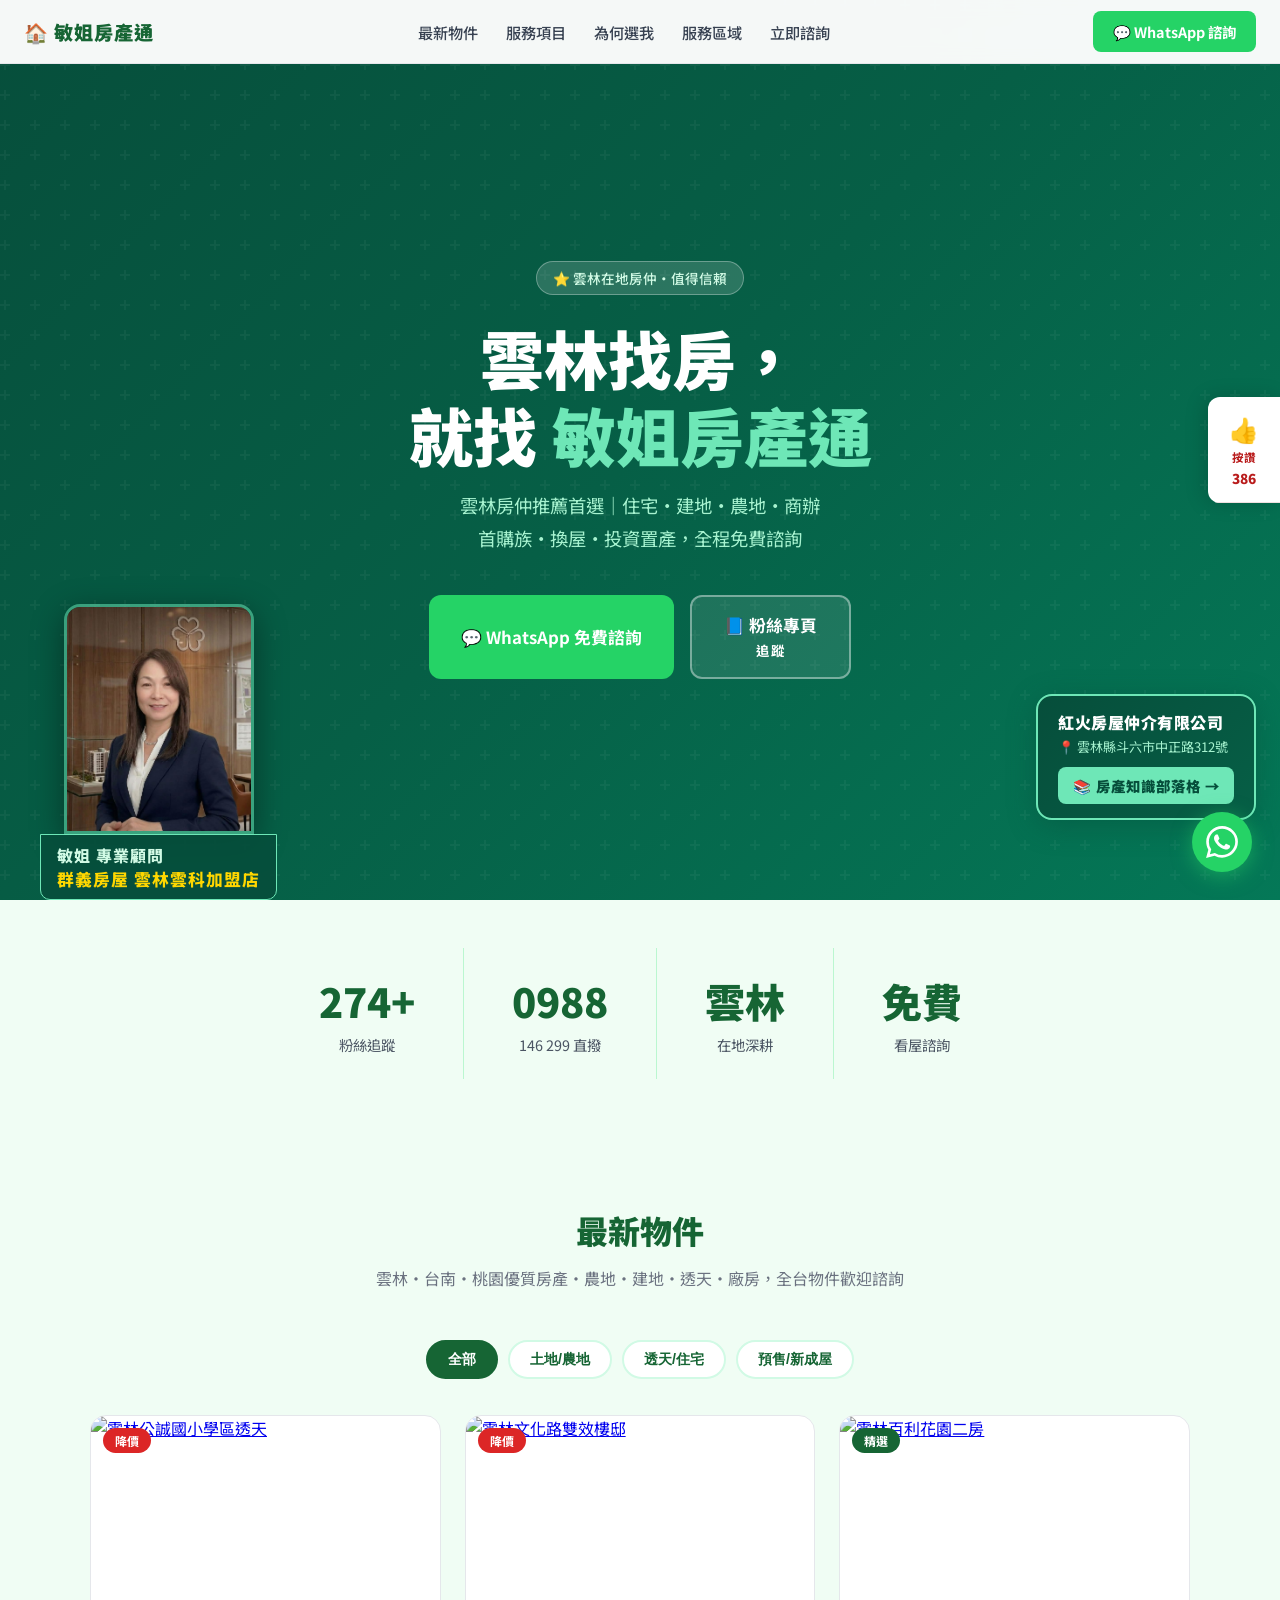
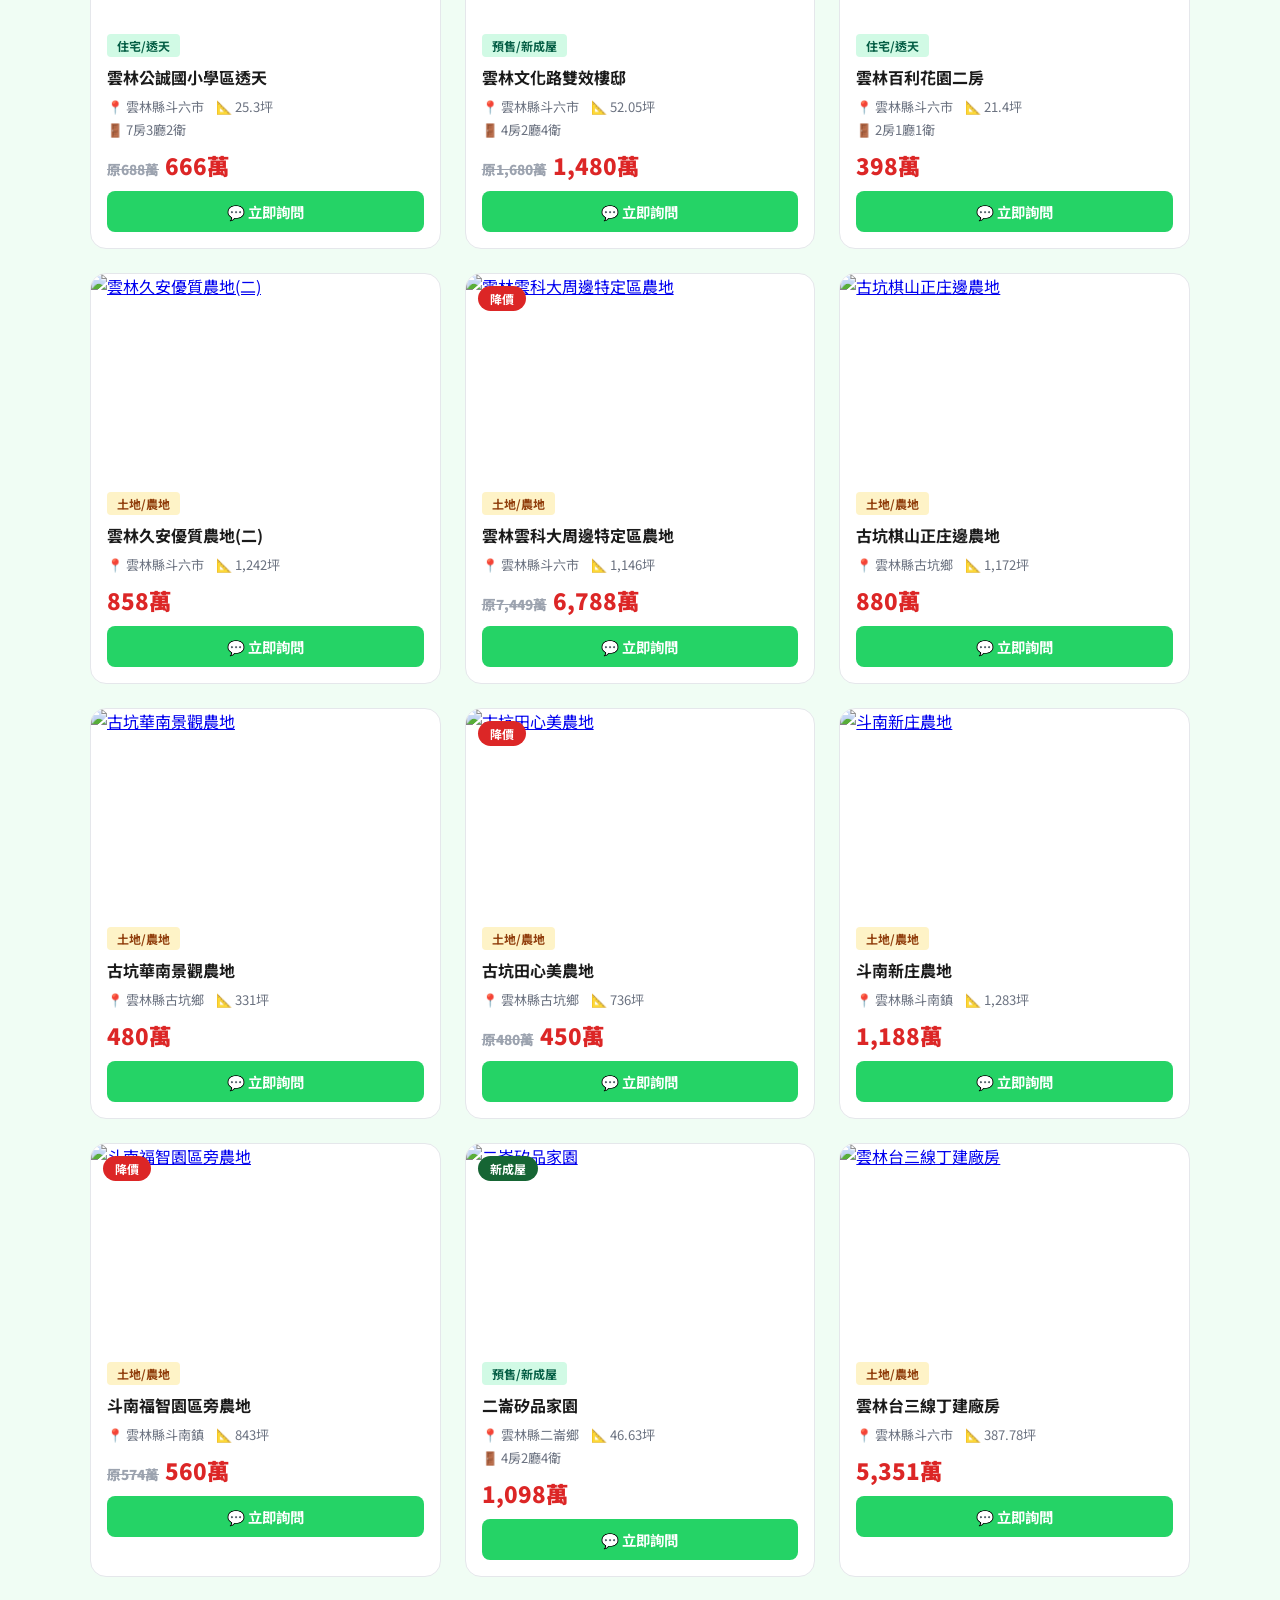
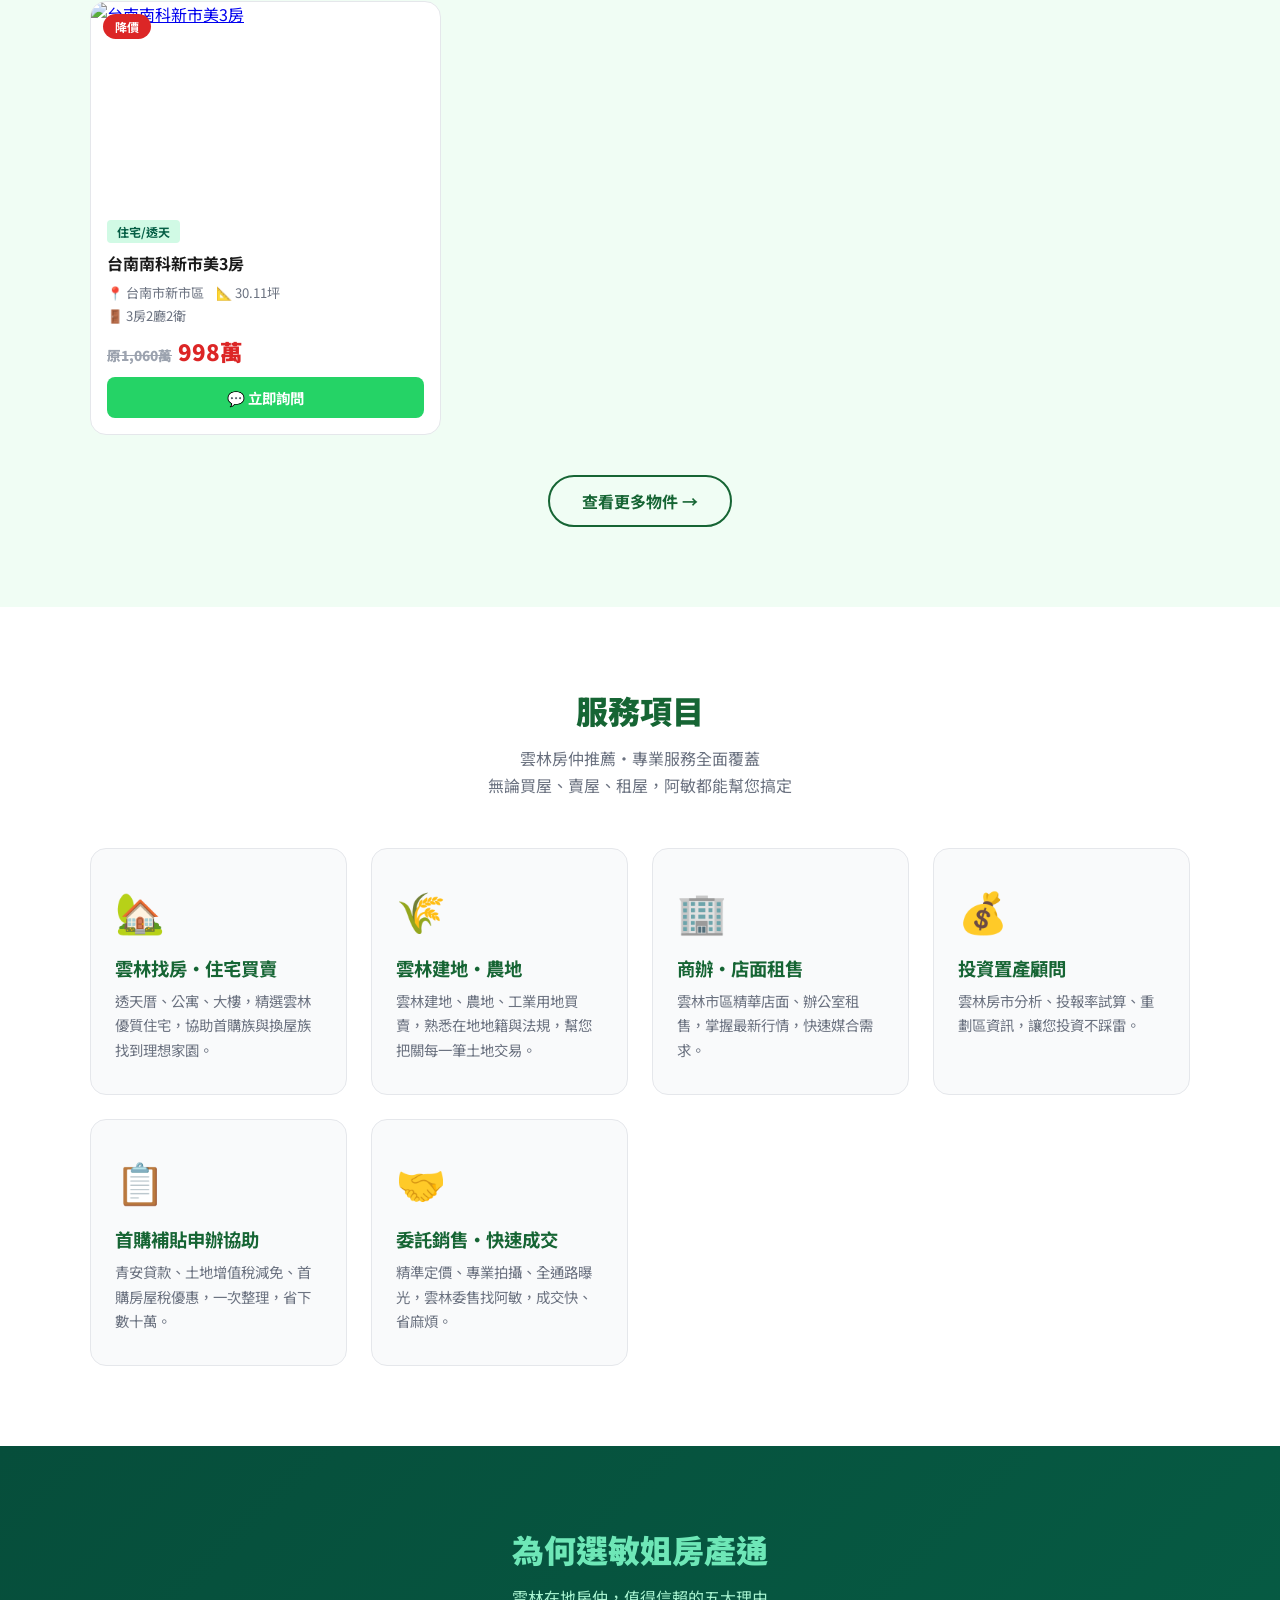
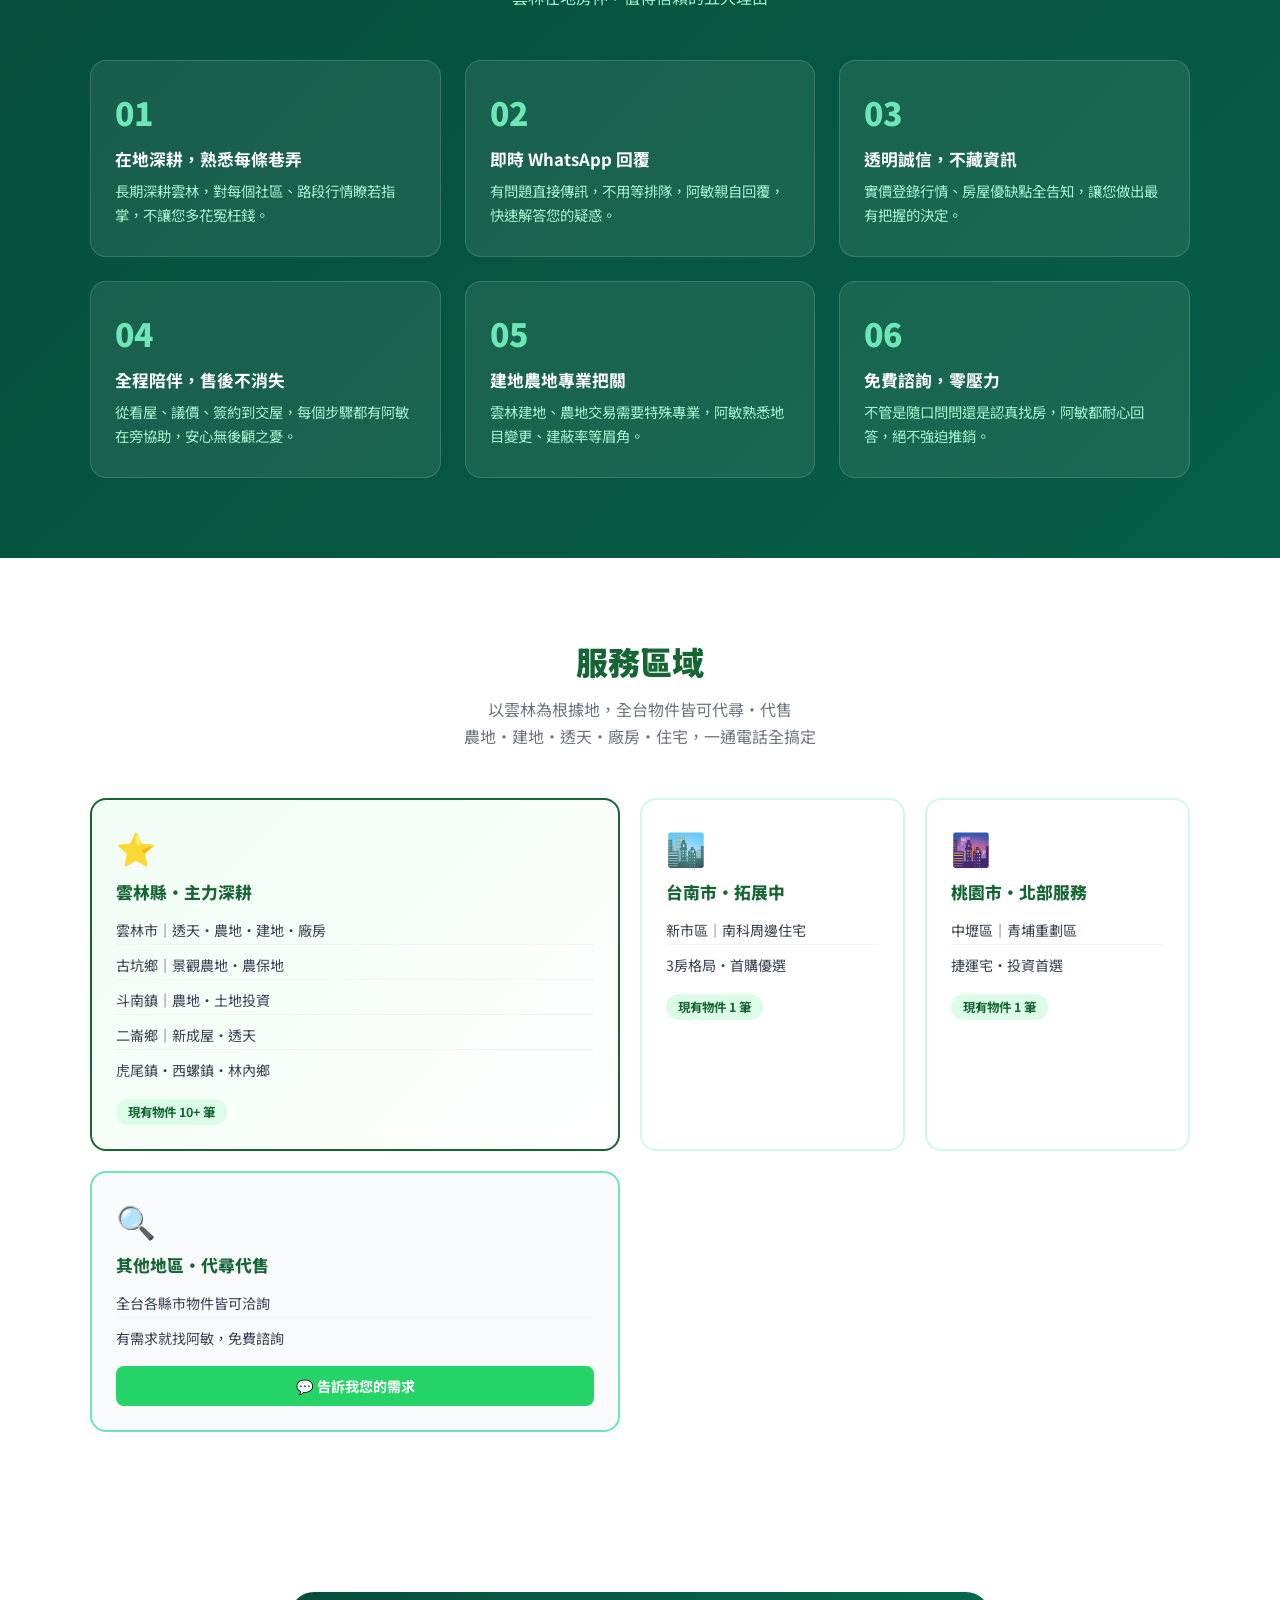
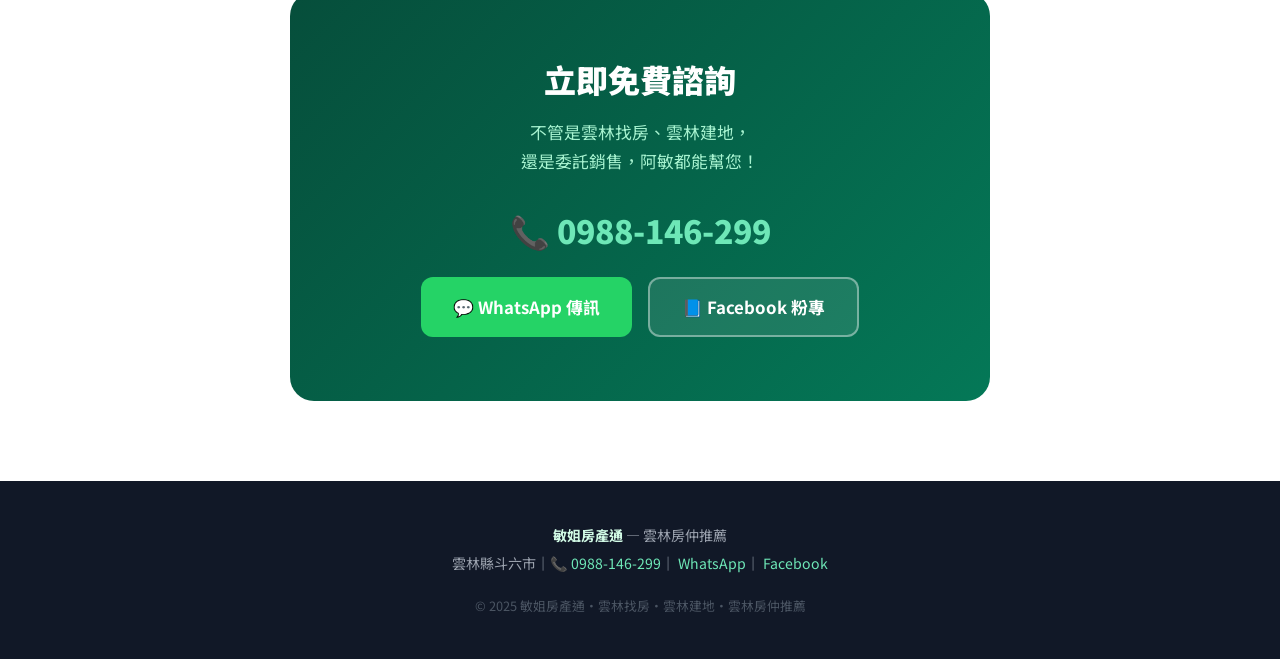
==== index.html @ c3129fb2 "Remove follow from float panel, add 追蹤 text under 粉絲專頁 button" ====
<!DOCTYPE html>
<html lang="zh-TW">
<head>
  <meta charset="UTF-8">
  <meta name="viewport" content="width=device-width, initial-scale=1.0">
  <title>敏姐房產通 | 雲林房仲推薦・雲林找房・雲林建地</title>
  <meta name="description" content="敏姐房產通，雲林在地房仲，專精雲林找房、雲林建地、雲林房仲推薦。首購族、換屋、投資皆可諮詢，立即 WhatsApp 免費提問。">
  <meta name="keywords" content="雲林房仲推薦,雲林找房,雲林建地,雲林買房,雲林房仲,雲林房屋,敏姐房產通,雲林土地買賣,雲林房價,雲林買房">
  <meta name="author" content="敏姐房產通">
  <meta property="og:title" content="敏姐房產通 | 雲林房仲推薦">
  <meta property="og:description" content="在地深耕雲林，專業房仲服務，雲林找房・建地・首購・換屋一站搞定。">
  <meta property="og:type" content="website">
  <meta property="og:locale" content="zh_TW">
  <link rel="canonical" href="https://amin-realty.github.io/">
  <link rel="preconnect" href="https://fonts.googleapis.com">
  <link href="https://fonts.googleapis.com/css2?family=Noto+Sans+TC:wght@400;500;700;900&display=swap" rel="stylesheet">
  <style>
    *, *::before, *::after { box-sizing: border-box; margin: 0; padding: 0; }
    html { scroll-behavior: smooth; }
    body { font-family: 'Noto Sans TC', sans-serif; color: #1a1a1a; background: #fff; }

    /* ── NAV ── */
    nav {
      position: fixed; top: 0; width: 100%; z-index: 100;
      background: rgba(255,255,255,0.96);
      backdrop-filter: blur(8px);
      border-bottom: 1px solid #e5e7eb;
      padding: 0 24px;
      display: flex; align-items: center; justify-content: space-between;
      height: 64px;
    }
    .nav-logo { font-size: 1.2rem; font-weight: 900; color: #166534; letter-spacing: 1px; }
    .nav-links { display: flex; gap: 28px; list-style: none; }
    .nav-links a { text-decoration: none; color: #374151; font-weight: 500; font-size: 0.95rem; transition: color .2s; }
    .nav-links a:hover { color: #166534; }
    .nav-cta {
      background: #25D366; color: #fff; border: none;
      padding: 10px 20px; border-radius: 8px;
      font-weight: 700; font-size: 0.9rem; cursor: pointer;
      text-decoration: none; transition: background .2s;
    }
    .nav-cta:hover { background: #128C7E; }


    /* ── HERO ── */
    .hero {
      min-height: 100vh;
      background: linear-gradient(135deg, #064e3b 0%, #065f46 50%, #047857 100%);
      display: flex; align-items: center; justify-content: center;
      text-align: center; padding: 80px 24px 40px;
      position: relative; overflow: hidden;
    }
    .hero::before {
      content: '';
      position: absolute; inset: 0;
      background: url("data:image/svg+xml,%3Csvg width='60' height='60' viewBox='0 0 60 60' xmlns='http://www.w3.org/2000/svg'%3E%3Cg fill='none' fill-rule='evenodd'%3E%3Cg fill='%23ffffff' fill-opacity='0.04'%3E%3Cpath d='M36 34v-4h-2v4h-4v2h4v4h2v-4h4v-2h-4zm0-30V0h-2v4h-4v2h4v4h2V6h4V4h-4zM6 34v-4H4v4H0v2h4v4h2v-4h4v-2H6zM6 4V0H4v4H0v2h4v4h2V6h4V4H6z'/%3E%3C/g%3E%3C/g%3E%3C/svg%3E");
    }
    .hero-content { position: relative; z-index: 1; max-width: 800px; }

    /* ── AGENT PHOTO (左側) ── */
    .agent-photo-wrap {
      position: absolute; left: 40px; bottom: 0; z-index: 2;
      display: flex; flex-direction: column; align-items: center;
    }
    .agent-photo-wrap img {
      width: 190px; height: 230px; object-fit: cover; object-position: top;
      border-radius: 16px 16px 0 0;
      border: 3px solid rgba(110,231,183,0.5);
      box-shadow: 0 8px 32px rgba(0,0,0,0.4);
    }
    .agent-name-tag {
      background: rgba(6,78,59,0.9);
      border: 1px solid #6ee7b7;
      color: #d1fae5; font-size: 1rem; font-weight: 800;
      padding: 8px 16px; border-radius: 0 0 10px 10px;
      letter-spacing: 1px;
    }

    /* ── QR CODE (右下角) ── */
    .qr-wrap {
      position: fixed; bottom: 80px; right: 24px; z-index: 200;
      background: linear-gradient(135deg, #064e3b, #065f46);
      border: 2px solid #6ee7b7;
      border-radius: 16px; padding: 14px 20px;
      box-shadow: 0 6px 28px rgba(6,78,59,0.45);
      min-width: 220px;
    }
    .qr-label {
      font-size: 0.85rem; color: #6ee7b7; font-weight: 800;
      letter-spacing: 1px;
    }
    .qr-company {
      font-size: 1rem; font-weight: 900; color: #ffffff; line-height: 1.6;
      letter-spacing: 0.5px;
    }
    .qr-address {
      font-size: 0.82rem; color: #a7f3d0; line-height: 1.6;
    }
    @media(max-width:768px){
      .agent-photo-wrap { display: none; }
      .qr-wrap { bottom: 80px; right: 12px; }
      .qr-wrap img { width: 72px; height: 72px; }
    }
    .hero-badge {
      display: inline-block;
      background: rgba(255,255,255,0.15);
      border: 1px solid rgba(255,255,255,0.3);
      color: #d1fae5; font-size: 0.85rem; font-weight: 500;
      padding: 6px 16px; border-radius: 999px; margin-bottom: 24px;
    }
    .hero h1 {
      font-size: clamp(2.2rem, 6vw, 4rem);
      font-weight: 900; color: #fff;
      line-height: 1.2; margin-bottom: 16px;
    }
    .hero h1 span { color: #6ee7b7; }
    .hero p {
      font-size: 1.15rem; color: #a7f3d0;
      line-height: 1.8; margin-bottom: 40px;
    }
    .hero-btns { display: flex; gap: 16px; justify-content: center; flex-wrap: wrap; }
    .btn-primary {
      background: #25D366; color: #fff;
      padding: 16px 32px; border-radius: 12px;
      font-size: 1.05rem; font-weight: 700;
      text-decoration: none; transition: all .2s;
      display: flex; align-items: center; gap: 8px;
    }
    .btn-primary:hover { background: #128C7E; transform: translateY(-2px); box-shadow: 0 8px 24px rgba(37,211,102,0.4); }
    .btn-secondary {
      background: rgba(255,255,255,0.1);
      border: 2px solid rgba(255,255,255,0.4);
      color: #fff; padding: 16px 32px; border-radius: 12px;
      font-size: 1.05rem; font-weight: 700;
      text-decoration: none; transition: all .2s;
    }
    .btn-secondary:hover { background: rgba(255,255,255,0.2); transform: translateY(-2px); }

    /* ── STATS ── */
    .stats {
      background: #f0fdf4;
      padding: 48px 24px;
      display: flex; justify-content: center; gap: 0; flex-wrap: wrap;
    }
    .stat-item {
      text-align: center; padding: 24px 48px;
      border-right: 1px solid #bbf7d0;
    }
    .stat-item:last-child { border-right: none; }
    .stat-num { font-size: 2.5rem; font-weight: 900; color: #166534; }
    .stat-label { font-size: 0.9rem; color: #4b5563; margin-top: 4px; }

    /* ── SECTION COMMON ── */
    section { padding: 80px 24px; }
    .section-title {
      text-align: center; font-size: 2rem; font-weight: 900;
      color: #166534; margin-bottom: 12px;
    }
    .section-sub {
      text-align: center; color: #6b7280; font-size: 1rem;
      margin-bottom: 48px; line-height: 1.7;
    }
    .container { max-width: 1100px; margin: 0 auto; }

    /* ── SERVICES ── */
    .services { background: #fff; }
    .services-grid {
      display: grid;
      grid-template-columns: repeat(auto-fit, minmax(240px, 1fr));
      gap: 24px;
    }
    .service-card {
      background: #f9fafb;
      border: 1px solid #e5e7eb;
      border-radius: 16px; padding: 32px 24px;
      transition: all .3s;
    }
    .service-card:hover {
      border-color: #6ee7b7;
      box-shadow: 0 8px 32px rgba(22,101,52,0.1);
      transform: translateY(-4px);
    }
    .service-icon { font-size: 2.5rem; margin-bottom: 16px; }
    .service-card h3 { font-size: 1.15rem; font-weight: 700; color: #166534; margin-bottom: 8px; }
    .service-card p { font-size: 0.9rem; color: #6b7280; line-height: 1.7; }

    /* ── WHY ── */
    .why { background: linear-gradient(135deg, #064e3b, #065f46); }
    .why .section-title { color: #6ee7b7; }
    .why .section-sub { color: #a7f3d0; }
    .why-grid {
      display: grid;
      grid-template-columns: repeat(auto-fit, minmax(280px, 1fr));
      gap: 24px;
    }
    .why-card {
      background: rgba(255,255,255,0.08);
      border: 1px solid rgba(255,255,255,0.15);
      border-radius: 16px; padding: 28px 24px;
    }
    .why-card h3 { color: #fff; font-size: 1.05rem; font-weight: 700; margin-bottom: 8px; }
    .why-card p { color: #a7f3d0; font-size: 0.9rem; line-height: 1.7; }
    .why-num { font-size: 2rem; font-weight: 900; color: #6ee7b7; margin-bottom: 12px; }


    /* AREA GRID */
    .area-grid {
      display: grid;
      grid-template-columns: 2fr 1fr 1fr;
      gap: 20px;
    }
    @media (max-width: 900px) { .area-grid { grid-template-columns: 1fr 1fr; } }
    @media (max-width: 600px) { .area-grid { grid-template-columns: 1fr; } }
    .area-card {
      background: #fff; border: 2px solid #d1fae5;
      border-radius: 16px; padding: 24px;
      transition: all .3s;
    }
    .area-card:hover { border-color: #166534; box-shadow: 0 6px 24px rgba(22,101,52,0.12); transform: translateY(-3px); }
    .area-main { border-color: #166534; background: linear-gradient(135deg, #f0fdf4, #fff); }
    .area-inquiry { border-color: #6ee7b7; background: #f9fafb; }
    .area-icon { font-size: 2rem; margin-bottom: 10px; }
    .area-card h3 { font-size: 1.05rem; font-weight: 800; color: #166534; margin-bottom: 12px; }
    .area-tags-inner { display: flex; flex-direction: column; gap: 6px; margin-bottom: 14px; }
    .area-tags-inner span { font-size: 0.88rem; color: #374151; padding: 4px 0; border-bottom: 1px solid #f3f4f6; }
    .area-tags-inner span:last-child { border-bottom: none; }
    .area-badge {
      display: inline-block;
      background: #dcfce7; color: #166534;
      font-size: 0.78rem; font-weight: 700;
      padding: 4px 12px; border-radius: 999px;
    }
    .area-cta {
      display: block; text-align: center;
      background: #25D366; color: #fff;
      padding: 10px 16px; border-radius: 8px;
      font-weight: 700; font-size: 0.88rem;
      text-decoration: none; margin-top: 8px;
      transition: background .2s;
    }
    .area-cta:hover { background: #128C7E; }
    /* ── CTA SECTION ── */
    .cta-section {
      background: #fff; text-align: center;
    }
    .cta-box {
      background: linear-gradient(135deg, #064e3b, #047857);
      border-radius: 24px; padding: 64px 40px;
      max-width: 700px; margin: 0 auto;
    }
    .cta-box h2 { font-size: 2rem; font-weight: 900; color: #fff; margin-bottom: 16px; }
    .cta-box p { color: #a7f3d0; font-size: 1.05rem; margin-bottom: 32px; line-height: 1.7; }
    .cta-phone {
      font-size: 2rem; font-weight: 900; color: #6ee7b7;
      margin-bottom: 24px; display: block;
    }

    /* ── FOOTER ── */
    footer {
      background: #111827; color: #9ca3af;
      text-align: center; padding: 40px 24px;
      font-size: 0.88rem; line-height: 2;
    }
    footer strong { color: #d1fae5; }
    footer a { color: #6ee7b7; text-decoration: none; }

    /* ── FLOATING WA ── */
    .wa-float {
      position: fixed; bottom: 28px; right: 28px; z-index: 999;
      background: #25D366; width: 60px; height: 60px;
      border-radius: 50%; display: flex; align-items: center; justify-content: center;
      box-shadow: 0 4px 20px rgba(37,211,102,0.5);
      text-decoration: none; transition: all .2s;
      animation: pulse 2.5s infinite;
    }
    .wa-float:hover { transform: scale(1.1); box-shadow: 0 6px 28px rgba(37,211,102,0.7); }
    .wa-float svg { width: 32px; height: 32px; fill: #fff; }
    @keyframes pulse {
      0%, 100% { box-shadow: 0 4px 20px rgba(37,211,102,0.5); }
      50% { box-shadow: 0 4px 32px rgba(37,211,102,0.8); }
    }


    
    /* PROPERTIES */
    .properties { background: #f0fdf4; }
    .prop-tabs { display: flex; gap: 10px; justify-content: center; flex-wrap: wrap; margin-bottom: 36px; }
    .tab {
      background: #fff; border: 2px solid #d1fae5;
      color: #166534; padding: 8px 20px; border-radius: 999px;
      font-weight: 700; font-size: 0.9rem; cursor: pointer; transition: all .2s;
    }
    .tab.active, .tab:hover { background: #166534; color: #fff; border-color: #166534; }
    .props-grid {
      display: grid;
      grid-template-columns: repeat(auto-fill, minmax(300px, 1fr));
      gap: 24px;
    }
    .prop-card {
      background: #fff; border-radius: 16px;
      overflow: hidden; border: 1px solid #e5e7eb;
      transition: all .3s; position: relative;
    }
    .prop-card:hover { box-shadow: 0 8px 32px rgba(22,101,52,0.15); transform: translateY(-4px); }
    .prop-card img { width: 100%; height: 200px; object-fit: cover; display: block; }
    .prop-badge {
      position: absolute; top: 12px; left: 12px;
      background: #166534; color: #fff;
      font-size: 0.75rem; font-weight: 700;
      padding: 4px 12px; border-radius: 999px; z-index: 2;
    }
    .disc-badge { background: #dc2626; }
    .prop-info { padding: 16px; }
    .prop-type {
      display: inline-block;
      background: #d1fae5; color: #065f46;
      font-size: 0.75rem; font-weight: 700;
      padding: 3px 10px; border-radius: 4px; margin-bottom: 8px;
    }
    .land-type { background: #fef3c7; color: #92400e; }
    .prop-info h3 { font-size: 1rem; font-weight: 700; margin-bottom: 8px; }
    .prop-info h3 a { color: #1a1a1a; text-decoration: none; }
    .prop-info h3 a:hover { color: #166534; }
    .prop-meta { font-size: 0.82rem; color: #6b7280; margin-bottom: 4px; display: flex; gap: 12px; flex-wrap: wrap; }
    .prop-price { font-size: 1.4rem; font-weight: 900; color: #dc2626; margin: 10px 0; }
    .old-price { font-size: 0.85rem; color: #9ca3af; text-decoration: line-through; margin-right: 6px; }
    .prop-cta {
      display: block; text-align: center;
      background: #25D366; color: #fff;
      padding: 10px; border-radius: 8px;
      font-weight: 700; font-size: 0.9rem;
      text-decoration: none; transition: background .2s;
    }
    .prop-cta:hover { background: #128C7E; }
    .btn-more {
      display: inline-block;
      border: 2px solid #166534; color: #166534;
      padding: 12px 32px; border-radius: 999px;
      font-weight: 700; text-decoration: none; transition: all .2s;
    }
    .btn-more:hover { background: #166534; color: #fff; }
    @media (max-width: 600px) {
      .nav-links { display: none; }
      .stat-item { padding: 20px 28px; border-right: none; border-bottom: 1px solid #bbf7d0; }
      .stat-item:last-child { border-bottom: none; }
      .cta-box { padding: 40px 24px; }
    }
  </style>
</head>
<body>

<!-- NAV -->
<nav>
  <div class="nav-logo">🏠 敏姐房產通</div>
  <ul class="nav-links">
    <li><a href="#properties">最新物件</a></li><li><a href="#services">服務項目</a></li>
    <li><a href="#why">為何選我</a></li>
    <li><a href="#areas">服務區域</a></li>
    <li><a href="#contact">立即諮詢</a></li>
  </ul>
  <a class="nav-cta" href="https://wa.me/886988146299" target="_blank">💬 WhatsApp 諮詢</a>
</nav>

<!-- 浮動按讚追蹤面板 -->
<div id="socialFloat" style="
  position: fixed; right: 0; top: 50%; transform: translateY(-50%);
  z-index: 999; display: flex; flex-direction: column; gap: 0;
  border-radius: 12px 0 0 12px; overflow: hidden;
  box-shadow: -4px 0 20px rgba(0,0,0,0.15);
">
  <button id="likeBtn" onclick="toggleLike()" style="
    display: flex; flex-direction: column; align-items: center; gap: 3px;
    background: #fff; border: none; border-bottom: 1px solid #f0e0e0;
    padding: 14px 16px; cursor: pointer; font-family: inherit;
    transition: background .2s; min-width: 72px;
  ">
    <span id="likeIcon" style="font-size: 1.5rem;">👍</span>
    <span id="likeLabel" style="font-size: 0.72rem; font-weight: 700; color: #b91c1c;">按讚</span>
    <span id="likeCount" style="font-size: 0.85rem; font-weight: 900; color: #b91c1c;">386</span>
  </button>
</div>

<script>
(function() {
  var BASE = 386;
  var count = parseInt(localStorage.getItem('amin_likes') || '0') + BASE;
  var liked = localStorage.getItem('amin_liked') === '1';
  var followed = localStorage.getItem('amin_followed') === '1';

  function updateUI() {
    var countEl = document.getElementById('likeCount');
    var label = document.getElementById('likeLabel');
    var btn = document.getElementById('likeBtn');
    if (countEl) countEl.textContent = count;
    if (liked) {
      if (label) label.textContent = '已按讚';
      if (btn) btn.style.background = '#fff1f2';
    } else {
      if (label) label.textContent = '按讚';
      if (btn) btn.style.background = '#fff';
    }
    var fi = document.getElementById('followIcon');
    var ft = document.getElementById('followText');
    var fb = document.getElementById('followBtn');
    if (followed) {
      if (fi) fi.textContent = '✓';
      if (ft) { ft.innerHTML = '已追蹤'; }
      if (fb) fb.style.background = '#374151';
    }
  }

  window.toggleLike = function() {
    if (!liked) {
      liked = true;
      count++;
      localStorage.setItem('amin_liked', '1');
      localStorage.setItem('amin_likes', (count - BASE).toString());
      var icon = document.querySelector('.like-icon');
      if (icon) { icon.style.transform = 'scale(1.6)'; setTimeout(function(){ icon.style.transform=''; }, 300); }
    } else {
      liked = false;
      count--;
      localStorage.setItem('amin_liked', '0');
      localStorage.setItem('amin_likes', (count - BASE).toString());
    }
    updateUI();
  };

  window.handleFollow = function(e) {
    localStorage.setItem('amin_followed', '1');
    followed = true;
    updateUI();
  };

  document.addEventListener('DOMContentLoaded', updateUI);
  updateUI();
})();
</script>

<!-- HERO -->
<!-- AGENT PHOTO 左側 -->
<div class="agent-photo-wrap">
  <img src="[data-uri]" alt="敏姐 專業顧問">
  <div class="agent-name-tag">敏姐 專業顧問<br><span style="font-size:1.05rem;font-weight:800;letter-spacing:1px;color:#FFD700;">群義房屋 雲林雲科加盟店</span></div>
</div>

<!-- QR CODE 右下角 -->
<div class="qr-wrap">
  <div class="qr-company">紅火房屋仲介有限公司</div>
  <a href="https://maps.google.com/?q=雲林縣斗六市中正路312號" target="_blank" class="qr-address" style="text-decoration:none;display:block;">📍 雲林縣斗六市中正路312號</a>
  <a href="https://amin-blog.vercel.app/blog" target="_blank" style="display:block;margin-top:10px;background:#6ee7b7;color:#064e3b;font-weight:900;font-size:0.9rem;padding:8px 14px;border-radius:8px;text-decoration:none;text-align:center;letter-spacing:1px;">📚 房產知識部落格 →</a>
</div>
</div>

<section class="hero">
  <div class="hero-content">
    <div class="hero-badge">⭐ 雲林在地房仲・值得信賴</div>
    <h1>雲林找房，<br>就找 <span>敏姐房產通</span></h1>
    <p>
      雲林房仲推薦首選｜住宅・建地・農地・商辦<br>
      首購族・換屋・投資置產，全程免費諮詢
    </p>
    <div class="hero-btns">
      <a class="btn-primary" href="https://wa.me/886988146299" target="_blank">
        💬 WhatsApp 免費諮詢
      </a>
      <a class="btn-secondary" href="https://www.facebook.com/fantasichouse" target="_blank">
        📘 粉絲專頁<br><span style="font-size:0.8em;letter-spacing:2px;">追蹤</span>
      </a>
    </div>
  </div>
</section>

<!-- STATS -->
<div class="stats">
  <div class="stat-item">
    <div class="stat-num">274+</div>
    <div class="stat-label">粉絲追蹤</div>
  </div>
  <div class="stat-item">
    <div class="stat-num">0988</div>
    <div class="stat-label">146 299 直撥</div>
  </div>
  <div class="stat-item">
    <div class="stat-num">雲林</div>
    <div class="stat-label">在地深耕</div>
  </div>
  <div class="stat-item">
    <div class="stat-num">免費</div>
    <div class="stat-label">看屋諮詢</div>
  </div>
</div>



<!-- PROPERTIES -->
<section class="properties" id="properties">
  <div class="container">
    <h2 class="section-title">最新物件</h2>
    <p class="section-sub">雲林・台南・桃園優質房產・農地・建地・透天・廠房，全台物件歡迎諮詢</p>
    <div class="prop-tabs">
      <button class="tab active" onclick="filterProps(this,'all')">全部</button>
      <button class="tab" onclick="filterProps(this,'land')">土地/農地</button>
      <button class="tab" onclick="filterProps(this,'house')">透天/住宅</button>
      <button class="tab" onclick="filterProps(this,'presale')">預售/新成屋</button>
    </div>
    <div class="props-grid" id="propsGrid">

      <div class="prop-card" data-type="house">
        <div class="prop-badge disc-badge">降價</div>
        <a href="https://www.chyi.com.tw/sell_item/2594-421011N/" target="_blank">
          <img src="https://app.chyi.com.tw/images/sell/114/421011N_obj_256_17512637370787.jpg" alt="雲林公誠國小學區透天" loading="lazy">
        </a>
        <div class="prop-info">
          <div class="prop-type ">住宅/透天</div>
          <h3><a href="https://www.chyi.com.tw/sell_item/2594-421011N/" target="_blank">雲林公誠國小學區透天</a></h3>
          <div class="prop-meta"><span>📍 雲林縣斗六市</span><span>📐 25.3坪</span></div>
          <div class="prop-meta"><span>🚪 7房3廳2衛</span></div>
          <div class="prop-price"><span class="old-price">原688萬</span>666萬</div>
          <a class="prop-cta" href="https://wa.me/886988146299?text=我想詢問：雲林公誠國小學區透天" target="_blank">💬 立即詢問</a>
        </div>
      </div>

      <div class="prop-card" data-type="presale">
        <div class="prop-badge disc-badge">降價</div>
        <a href="https://www.chyi.com.tw/sell_item/2594-571758Q/" target="_blank">
          <img src="https://app.chyi.com.tw/images/sell/113/571758Q_obj_256_17225854310178.jpg" alt="雲林文化路雙效樓邸" loading="lazy">
        </a>
        <div class="prop-info">
          <div class="prop-type ">預售/新成屋</div>
          <h3><a href="https://www.chyi.com.tw/sell_item/2594-571758Q/" target="_blank">雲林文化路雙效樓邸</a></h3>
          <div class="prop-meta"><span>📍 雲林縣斗六市</span><span>📐 52.05坪</span></div>
          <div class="prop-meta"><span>🚪 4房2廳4衛</span></div>
          <div class="prop-price"><span class="old-price">原1,680萬</span>1,480萬</div>
          <a class="prop-cta" href="https://wa.me/886988146299?text=我想詢問：雲林文化路雙效樓邸" target="_blank">💬 立即詢問</a>
        </div>
      </div>

      <div class="prop-card" data-type="house">
        <div class="prop-badge ">精選</div>
        <a href="https://www.chyi.com.tw/sell_item/2594-439092L/" target="_blank">
          <img src="https://app.chyi.com.tw/images/sell/114/439092L_obj_256_17543798538600.jpg" alt="雲林百利花園二房" loading="lazy">
        </a>
        <div class="prop-info">
          <div class="prop-type ">住宅/透天</div>
          <h3><a href="https://www.chyi.com.tw/sell_item/2594-439092L/" target="_blank">雲林百利花園二房</a></h3>
          <div class="prop-meta"><span>📍 雲林縣斗六市</span><span>📐 21.4坪</span></div>
          <div class="prop-meta"><span>🚪 2房1廳1衛</span></div>
          <div class="prop-price">398萬</div>
          <a class="prop-cta" href="https://wa.me/886988146299?text=我想詢問：雲林百利花園二房" target="_blank">💬 立即詢問</a>
        </div>
      </div>

      <div class="prop-card" data-type="land">
        
        <a href="https://www.chyi.com.tw/sell_item/2594-594037Y/" target="_blank">
          <img src="https://app.chyi.com.tw/images/sell/114/594037Y_obj_256_17633590962181.jpg" alt="雲林久安優質農地(二)" loading="lazy">
        </a>
        <div class="prop-info">
          <div class="prop-type land-type">土地/農地</div>
          <h3><a href="https://www.chyi.com.tw/sell_item/2594-594037Y/" target="_blank">雲林久安優質農地(二)</a></h3>
          <div class="prop-meta"><span>📍 雲林縣斗六市</span><span>📐 1,242坪</span></div>
          
          <div class="prop-price">858萬</div>
          <a class="prop-cta" href="https://wa.me/886988146299?text=我想詢問：雲林久安優質農地(二)" target="_blank">💬 立即詢問</a>
        </div>
      </div>

      <div class="prop-card" data-type="land">
        <div class="prop-badge disc-badge">降價</div>
        <a href="https://www.chyi.com.tw/sell_item/2594-718547N/" target="_blank">
          <img src="https://app.chyi.com.tw/images/sell/114/718547N_obj_256_17564498549025.jpg" alt="雲林雲科大周邊特定區農地" loading="lazy">
        </a>
        <div class="prop-info">
          <div class="prop-type land-type">土地/農地</div>
          <h3><a href="https://www.chyi.com.tw/sell_item/2594-718547N/" target="_blank">雲林雲科大周邊特定區農地</a></h3>
          <div class="prop-meta"><span>📍 雲林縣斗六市</span><span>📐 1,146坪</span></div>
          
          <div class="prop-price"><span class="old-price">原7,449萬</span>6,788萬</div>
          <a class="prop-cta" href="https://wa.me/886988146299?text=我想詢問：雲林雲科大周邊特定區農地" target="_blank">💬 立即詢問</a>
        </div>
      </div>

      <div class="prop-card" data-type="land">
        
        <a href="https://www.chyi.com.tw/sell_item/2594-948411J/" target="_blank">
          <img src="https://app.chyi.com.tw/images/sell/115/948411J_obj_256_17685412408465.jpg" alt="古坑棋山正庄邊農地" loading="lazy">
        </a>
        <div class="prop-info">
          <div class="prop-type land-type">土地/農地</div>
          <h3><a href="https://www.chyi.com.tw/sell_item/2594-948411J/" target="_blank">古坑棋山正庄邊農地</a></h3>
          <div class="prop-meta"><span>📍 雲林縣古坑鄉</span><span>📐 1,172坪</span></div>
          
          <div class="prop-price">880萬</div>
          <a class="prop-cta" href="https://wa.me/886988146299?text=我想詢問：古坑棋山正庄邊農地" target="_blank">💬 立即詢問</a>
        </div>
      </div>

      <div class="prop-card" data-type="land">
        
        <a href="https://www.chyi.com.tw/sell_item/2594-306935M/" target="_blank">
          <img src="https://app.chyi.com.tw/images/sell/115/306935M_obj_256_17745992386688.jpg" alt="古坑華南景觀農地" loading="lazy">
        </a>
        <div class="prop-info">
          <div class="prop-type land-type">土地/農地</div>
          <h3><a href="https://www.chyi.com.tw/sell_item/2594-306935M/" target="_blank">古坑華南景觀農地</a></h3>
          <div class="prop-meta"><span>📍 雲林縣古坑鄉</span><span>📐 331坪</span></div>
          
          <div class="prop-price">480萬</div>
          <a class="prop-cta" href="https://wa.me/886988146299?text=我想詢問：古坑華南景觀農地" target="_blank">💬 立即詢問</a>
        </div>
      </div>

      <div class="prop-card" data-type="land">
        <div class="prop-badge disc-badge">降價</div>
        <a href="https://www.chyi.com.tw/sell_item/2594-126628X/" target="_blank">
          <img src="https://app.chyi.com.tw/images/sell/113/126628X_obj_256_17153053136682.jpg" alt="古坑田心美農地" loading="lazy">
        </a>
        <div class="prop-info">
          <div class="prop-type land-type">土地/農地</div>
          <h3><a href="https://www.chyi.com.tw/sell_item/2594-126628X/" target="_blank">古坑田心美農地</a></h3>
          <div class="prop-meta"><span>📍 雲林縣古坑鄉</span><span>📐 736坪</span></div>
          
          <div class="prop-price"><span class="old-price">原480萬</span>450萬</div>
          <a class="prop-cta" href="https://wa.me/886988146299?text=我想詢問：古坑田心美農地" target="_blank">💬 立即詢問</a>
        </div>
      </div>

      <div class="prop-card" data-type="land">
        
        <a href="https://www.chyi.com.tw/sell_item/2594-734224Q/" target="_blank">
          <img src="https://app.chyi.com.tw/images/sell/115/734224Q_obj_256_17707004755325.jpg" alt="斗南新庄農地" loading="lazy">
        </a>
        <div class="prop-info">
          <div class="prop-type land-type">土地/農地</div>
          <h3><a href="https://www.chyi.com.tw/sell_item/2594-734224Q/" target="_blank">斗南新庄農地</a></h3>
          <div class="prop-meta"><span>📍 雲林縣斗南鎮</span><span>📐 1,283坪</span></div>
          
          <div class="prop-price">1,188萬</div>
          <a class="prop-cta" href="https://wa.me/886988146299?text=我想詢問：斗南新庄農地" target="_blank">💬 立即詢問</a>
        </div>
      </div>

      <div class="prop-card" data-type="land">
        <div class="prop-badge disc-badge">降價</div>
        <a href="https://www.chyi.com.tw/sell_item/2594-328154D/" target="_blank">
          <img src="https://app.chyi.com.tw/images/sell/114/328154D_obj_256_17434918967166.jpg" alt="斗南福智園區旁農地" loading="lazy">
        </a>
        <div class="prop-info">
          <div class="prop-type land-type">土地/農地</div>
          <h3><a href="https://www.chyi.com.tw/sell_item/2594-328154D/" target="_blank">斗南福智園區旁農地</a></h3>
          <div class="prop-meta"><span>📍 雲林縣斗南鎮</span><span>📐 843坪</span></div>
          
          <div class="prop-price"><span class="old-price">原574萬</span>560萬</div>
          <a class="prop-cta" href="https://wa.me/886988146299?text=我想詢問：斗南福智園區旁農地" target="_blank">💬 立即詢問</a>
        </div>
      </div>

      <div class="prop-card" data-type="presale">
        <div class="prop-badge ">新成屋</div>
        <a href="https://www.chyi.com.tw/sell_item/2594-643799V/" target="_blank">
          <img src="https://app.chyi.com.tw/images/sell/115/643799V_obj_256_17690480885612.jpg" alt="二崙矽品家園" loading="lazy">
        </a>
        <div class="prop-info">
          <div class="prop-type ">預售/新成屋</div>
          <h3><a href="https://www.chyi.com.tw/sell_item/2594-643799V/" target="_blank">二崙矽品家園</a></h3>
          <div class="prop-meta"><span>📍 雲林縣二崙鄉</span><span>📐 46.63坪</span></div>
          <div class="prop-meta"><span>🚪 4房2廳4衛</span></div>
          <div class="prop-price">1,098萬</div>
          <a class="prop-cta" href="https://wa.me/886988146299?text=我想詢問：二崙矽品家園" target="_blank">💬 立即詢問</a>
        </div>
      </div>

      <div class="prop-card" data-type="land">
        
        <a href="https://www.chyi.com.tw/sell_item/2594-904399B/" target="_blank">
          <img src="https://app.chyi.com.tw/images/sell/114/904399B_obj_256_17472133687128.jpg" alt="雲林台三線丁建廠房" loading="lazy">
        </a>
        <div class="prop-info">
          <div class="prop-type land-type">土地/農地</div>
          <h3><a href="https://www.chyi.com.tw/sell_item/2594-904399B/" target="_blank">雲林台三線丁建廠房</a></h3>
          <div class="prop-meta"><span>📍 雲林縣斗六市</span><span>📐 387.78坪</span></div>
          
          <div class="prop-price">5,351萬</div>
          <a class="prop-cta" href="https://wa.me/886988146299?text=我想詢問：雲林台三線丁建廠房" target="_blank">💬 立即詢問</a>
        </div>
      </div>

      <div class="prop-card" data-type="house">
        <div class="prop-badge disc-badge">降價</div>
        <a href="https://www.chyi.com.tw/sell_item/2594-608749V/" target="_blank">
          <img src="https://app.chyi.com.tw/images/sell/114/608749V_obj_256_17502351964703.jpg" alt="台南南科新市美3房" loading="lazy">
        </a>
        <div class="prop-info">
          <div class="prop-type ">住宅/透天</div>
          <h3><a href="https://www.chyi.com.tw/sell_item/2594-608749V/" target="_blank">台南南科新市美3房</a></h3>
          <div class="prop-meta"><span>📍 台南市新市區</span><span>📐 30.11坪</span></div>
          <div class="prop-meta"><span>🚪 3房2廳2衛</span></div>
          <div class="prop-price"><span class="old-price">原1,060萬</span>998萬</div>
          <a class="prop-cta" href="https://wa.me/886988146299?text=我想詢問：台南南科新市美3房" target="_blank">💬 立即詢問</a>
        </div>
      </div>
    </div>
    <div style="text-align:center; margin-top:40px;">
      <a href="https://www.chyi.com.tw/store/055362808" target="_blank" class="btn-more">查看更多物件 →</a>
    </div>
  </div>
</section>

<!-- SERVICES -->
<section class="services" id="services">
  <div class="container">
    <h2 class="section-title">服務項目</h2>
    <p class="section-sub">
      雲林房仲推薦・專業服務全面覆蓋<br>
      無論買屋、賣屋、租屋，阿敏都能幫您搞定
    </p>
    <div class="services-grid">
      <div class="service-card">
        <div class="service-icon">🏡</div>
        <h3>雲林找房・住宅買賣</h3>
        <p>透天厝、公寓、大樓，精選雲林優質住宅，協助首購族與換屋族找到理想家園。</p>
      </div>
      <div class="service-card">
        <div class="service-icon">🌾</div>
        <h3>雲林建地・農地</h3>
        <p>雲林建地、農地、工業用地買賣，熟悉在地地籍與法規，幫您把關每一筆土地交易。</p>
      </div>
      <div class="service-card">
        <div class="service-icon">🏢</div>
        <h3>商辦・店面租售</h3>
        <p>雲林市區精華店面、辦公室租售，掌握最新行情，快速媒合需求。</p>
      </div>
      <div class="service-card">
        <div class="service-icon">💰</div>
        <h3>投資置產顧問</h3>
        <p>雲林房市分析、投報率試算、重劃區資訊，讓您投資不踩雷。</p>
      </div>
      <div class="service-card">
        <div class="service-icon">📋</div>
        <h3>首購補貼申辦協助</h3>
        <p>青安貸款、土地增值稅減免、首購房屋稅優惠，一次整理，省下數十萬。</p>
      </div>
      <div class="service-card">
        <div class="service-icon">🤝</div>
        <h3>委託銷售・快速成交</h3>
        <p>精準定價、專業拍攝、全通路曝光，雲林委售找阿敏，成交快、省麻煩。</p>
      </div>
    </div>
  </div>
</section>

<!-- WHY -->
<section class="why" id="why">
  <div class="container">
    <h2 class="section-title">為何選敏姐房產通</h2>
    <p class="section-sub">雲林在地房仲，值得信賴的五大理由</p>
    <div class="why-grid">
      <div class="why-card">
        <div class="why-num">01</div>
        <h3>在地深耕，熟悉每條巷弄</h3>
        <p>長期深耕雲林，對每個社區、路段行情瞭若指掌，不讓您多花冤枉錢。</p>
      </div>
      <div class="why-card">
        <div class="why-num">02</div>
        <h3>即時 WhatsApp 回覆</h3>
        <p>有問題直接傳訊，不用等排隊，阿敏親自回覆，快速解答您的疑惑。</p>
      </div>
      <div class="why-card">
        <div class="why-num">03</div>
        <h3>透明誠信，不藏資訊</h3>
        <p>實價登錄行情、房屋優缺點全告知，讓您做出最有把握的決定。</p>
      </div>
      <div class="why-card">
        <div class="why-num">04</div>
        <h3>全程陪伴，售後不消失</h3>
        <p>從看屋、議價、簽約到交屋，每個步驟都有阿敏在旁協助，安心無後顧之憂。</p>
      </div>
      <div class="why-card">
        <div class="why-num">05</div>
        <h3>建地農地專業把關</h3>
        <p>雲林建地、農地交易需要特殊專業，阿敏熟悉地目變更、建蔽率等眉角。</p>
      </div>
      <div class="why-card">
        <div class="why-num">06</div>
        <h3>免費諮詢，零壓力</h3>
        <p>不管是隨口問問還是認真找房，阿敏都耐心回答，絕不強迫推銷。</p>
      </div>
    </div>
  </div>
</section>

<!-- AREAS -->
<section class="areas" id="areas">
  <div class="container">
    <h2 class="section-title">服務區域</h2>
    <p class="section-sub">以雲林為根據地，全台物件皆可代尋・代售<br>農地・建地・透天・廠房・住宅，一通電話全搞定</p>
    <div class="area-grid">

      <div class="area-card area-main">
        <div class="area-icon">⭐</div>
        <h3>雲林縣・主力深耕</h3>
        <div class="area-tags-inner">
          <span>雲林市｜透天・農地・建地・廠房</span>
          <span>古坑鄉｜景觀農地・農保地</span>
          <span>斗南鎮｜農地・土地投資</span>
          <span>二崙鄉｜新成屋・透天</span>
          <span>虎尾鎮・西螺鎮・林內鄉</span>
        </div>
        <div class="area-badge">現有物件 10+ 筆</div>
      </div>

      <div class="area-card">
        <div class="area-icon">🏙️</div>
        <h3>台南市・拓展中</h3>
        <div class="area-tags-inner">
          <span>新市區｜南科周邊住宅</span>
          <span>3房格局・首購優選</span>
        </div>
        <div class="area-badge">現有物件 1 筆</div>
      </div>

      <div class="area-card">
        <div class="area-icon">🌆</div>
        <h3>桃園市・北部服務</h3>
        <div class="area-tags-inner">
          <span>中壢區｜青埔重劃區</span>
          <span>捷運宅・投資首選</span>
        </div>
        <div class="area-badge">現有物件 1 筆</div>
      </div>

      <div class="area-card area-inquiry">
        <div class="area-icon">🔍</div>
        <h3>其他地區・代尋代售</h3>
        <div class="area-tags-inner">
          <span>全台各縣市物件皆可洽詢</span>
          <span>有需求就找阿敏，免費諮詢</span>
        </div>
        <a class="area-cta" href="https://wa.me/886988146299?text=我想詢問其他地區物件" target="_blank">💬 告訴我您的需求</a>
      </div>

    </div>
  </div>
</section>

<!-- CTA -->
<section class="cta-section" id="contact">
  <div class="container">
    <div class="cta-box">
      <h2>立即免費諮詢</h2>
      <p>
        不管是雲林找房、雲林建地，<br>
        還是委託銷售，阿敏都能幫您！
      </p>
      <span class="cta-phone">📞 0988-146-299</span>
      <div style="display:flex; gap:16px; justify-content:center; flex-wrap:wrap;">
        <a class="btn-primary" href="https://wa.me/886988146299" target="_blank">
          💬 WhatsApp 傳訊
        </a>
        <a class="btn-secondary" href="https://www.facebook.com/fantasichouse" target="_blank">
          📘 Facebook 粉專
        </a>
      </div>
    </div>
  </div>
</section>

<!-- FOOTER -->
<footer>
  <p><strong>敏姐房產通</strong> — 雲林房仲推薦</p>
  <p>雲林縣斗六市｜📞 <a href="tel:0988146299">0988-146-299</a>｜
     <a href="https://wa.me/886988146299" target="_blank">WhatsApp</a>｜
     <a href="https://www.facebook.com/fantasichouse" target="_blank">Facebook</a>
  </p>
  <p style="margin-top:16px; font-size:0.8rem; color:#4b5563;">
    © 2025 敏姐房產通・雲林找房・雲林建地・雲林房仲推薦
  </p>
</footer>

<!-- FLOATING WHATSAPP -->
<a class="wa-float" href="https://wa.me/886988146299" target="_blank" title="WhatsApp 諮詢">
  <svg viewBox="0 0 24 24" xmlns="http://www.w3.org/2000/svg">
    <path d="M17.472 14.382c-.297-.149-1.758-.867-2.03-.967-.273-.099-.471-.148-.67.15-.197.297-.767.966-.94 1.164-.173.199-.347.223-.644.075-.297-.15-1.255-.463-2.39-1.475-.883-.788-1.48-1.761-1.653-2.059-.173-.297-.018-.458.13-.606.134-.133.298-.347.446-.52.149-.174.198-.298.298-.497.099-.198.05-.371-.025-.52-.075-.149-.669-1.612-.916-2.207-.242-.579-.487-.5-.669-.51-.173-.008-.371-.01-.57-.01-.198 0-.52.074-.792.372-.272.297-1.04 1.016-1.04 2.479 0 1.462 1.065 2.875 1.213 3.074.149.198 2.096 3.2 5.077 4.487.709.306 1.262.489 1.694.625.712.227 1.36.195 1.871.118.571-.085 1.758-.719 2.006-1.413.248-.694.248-1.289.173-1.413-.074-.124-.272-.198-.57-.347m-5.421 7.403h-.004a9.87 9.87 0 01-5.031-1.378l-.361-.214-3.741.982.998-3.648-.235-.374a9.86 9.86 0 01-1.51-5.26c.001-5.45 4.436-9.884 9.888-9.884 2.64 0 5.122 1.03 6.988 2.898a9.825 9.825 0 012.893 6.994c-.003 5.45-4.437 9.884-9.885 9.884m8.413-18.297A11.815 11.815 0 0012.05 0C5.495 0 .16 5.335.157 11.892c0 2.096.547 4.142 1.588 5.945L.057 24l6.305-1.654a11.882 11.882 0 005.683 1.448h.005c6.554 0 11.89-5.335 11.893-11.893a11.821 11.821 0 00-3.48-8.413z"/>
  </svg>
</a>

<!-- SEO structured data -->
<script type="application/ld+json">
{
  "@context": "https://schema.org",
  "@type": "RealEstateAgent",
  "name": "敏姐房產通",
  "description": "雲林房仲推薦，專精雲林找房、雲林建地、首購族服務",
  "url": "https://amin-realty.github.io/",
  "telephone": "+886-988-146-299",
  "address": {
    "@type": "PostalAddress",
    "addressLocality": "雲林市",
    "addressRegion": "雲林縣",
    "addressCountry": "TW"
  },
  "sameAs": [
    "https://www.facebook.com/fantasichouse"
  ],
  "areaServed": {
    "@type": "City",
    "name": "雲林市"
  },
  "serviceType": ["房屋買賣", "建地仲介", "農地買賣", "商辦租售"]
}
</script>




<script>
function filterProps(btn, type) {
  document.querySelectorAll('.tab').forEach(t => t.classList.remove('active'));
  btn.classList.add('active');
  document.querySelectorAll('.prop-card').forEach(card => {
    card.style.display = (type === 'all' || card.dataset.type === type) ? '' : 'none';
  });
}
</script>

</body>
</html>
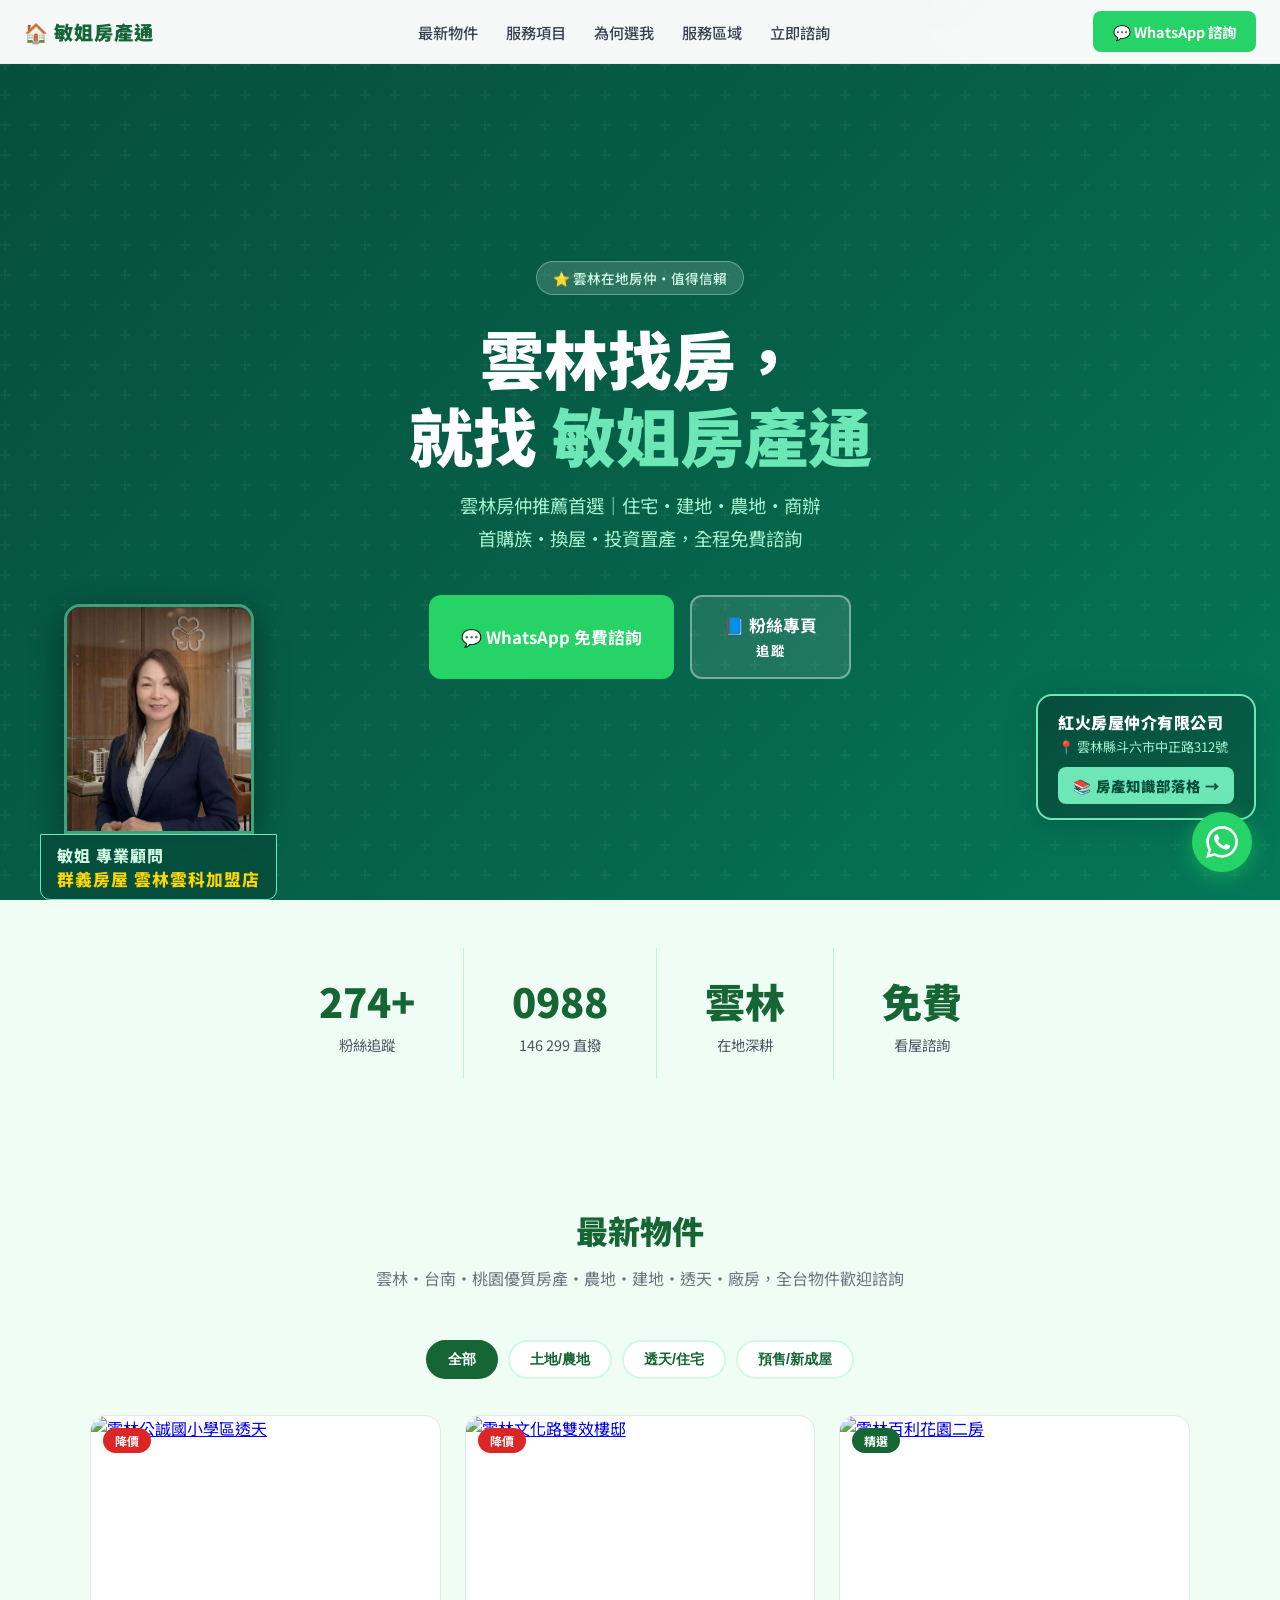
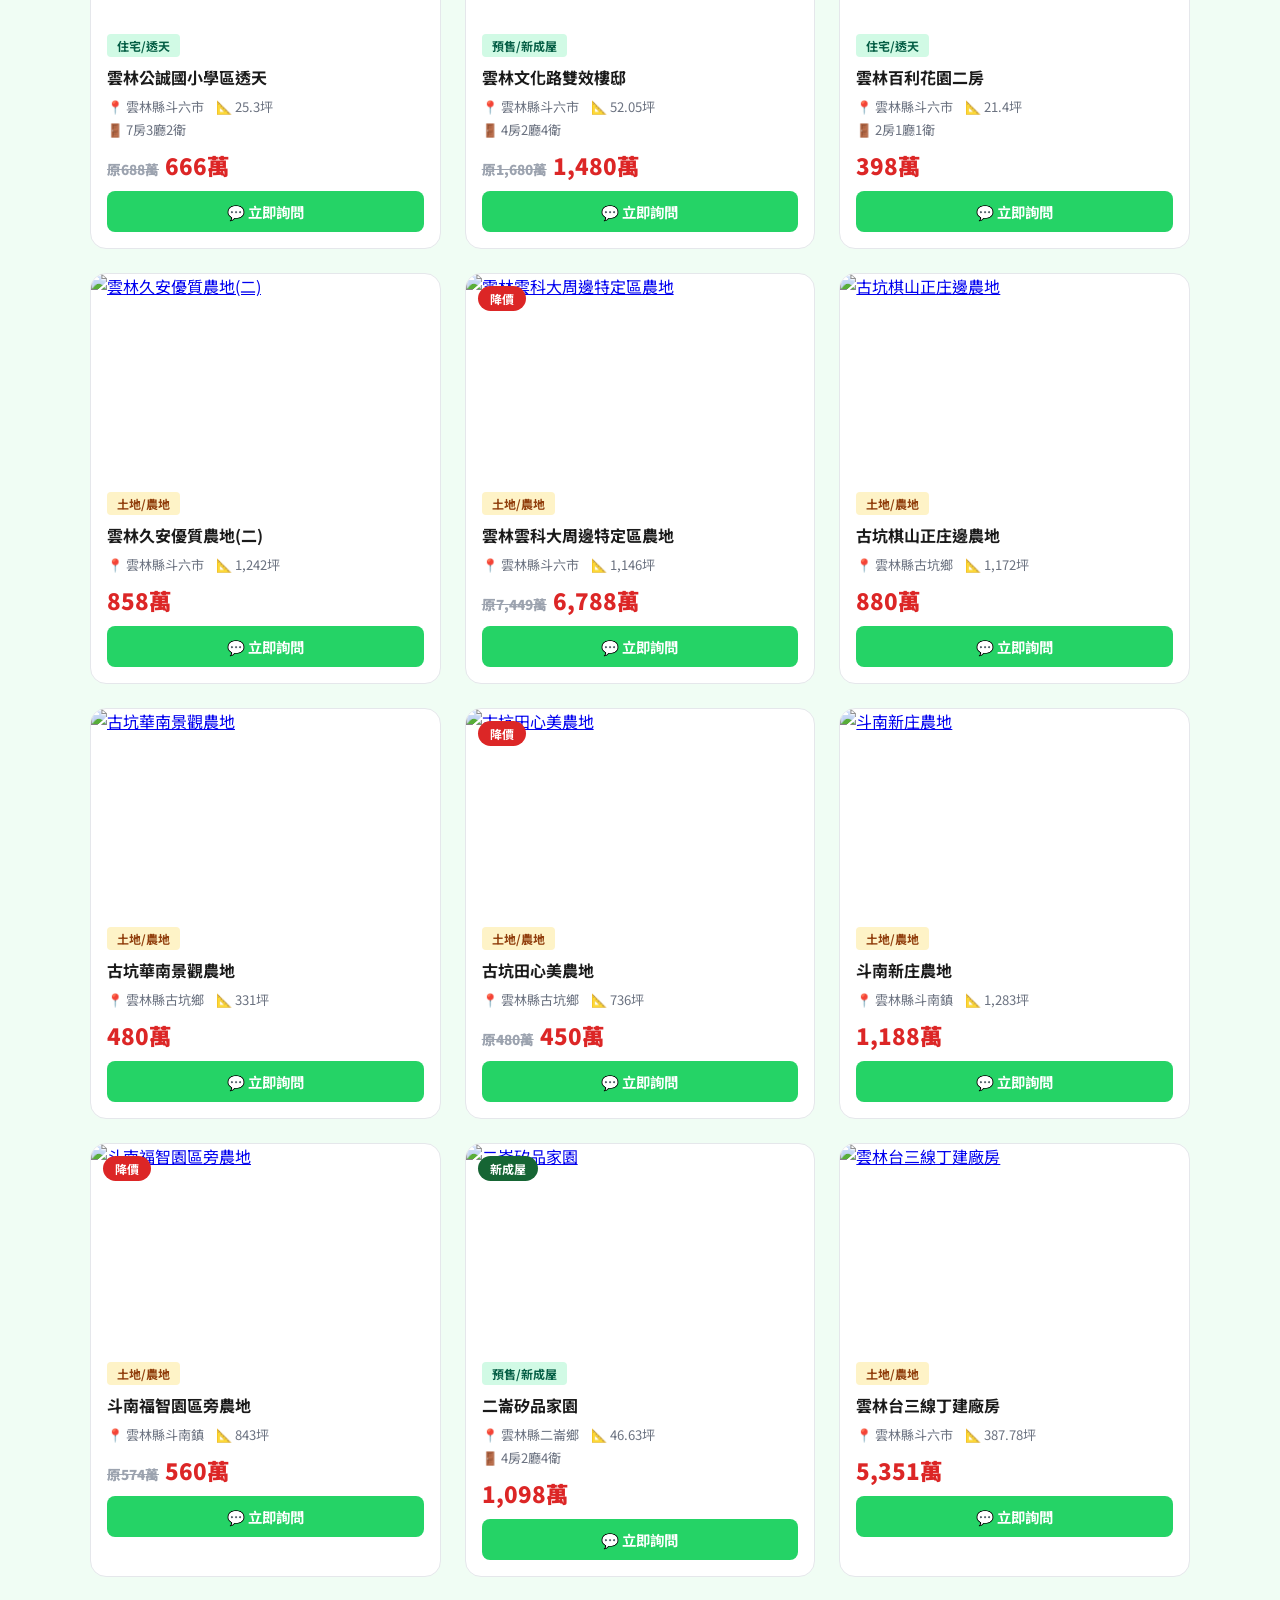
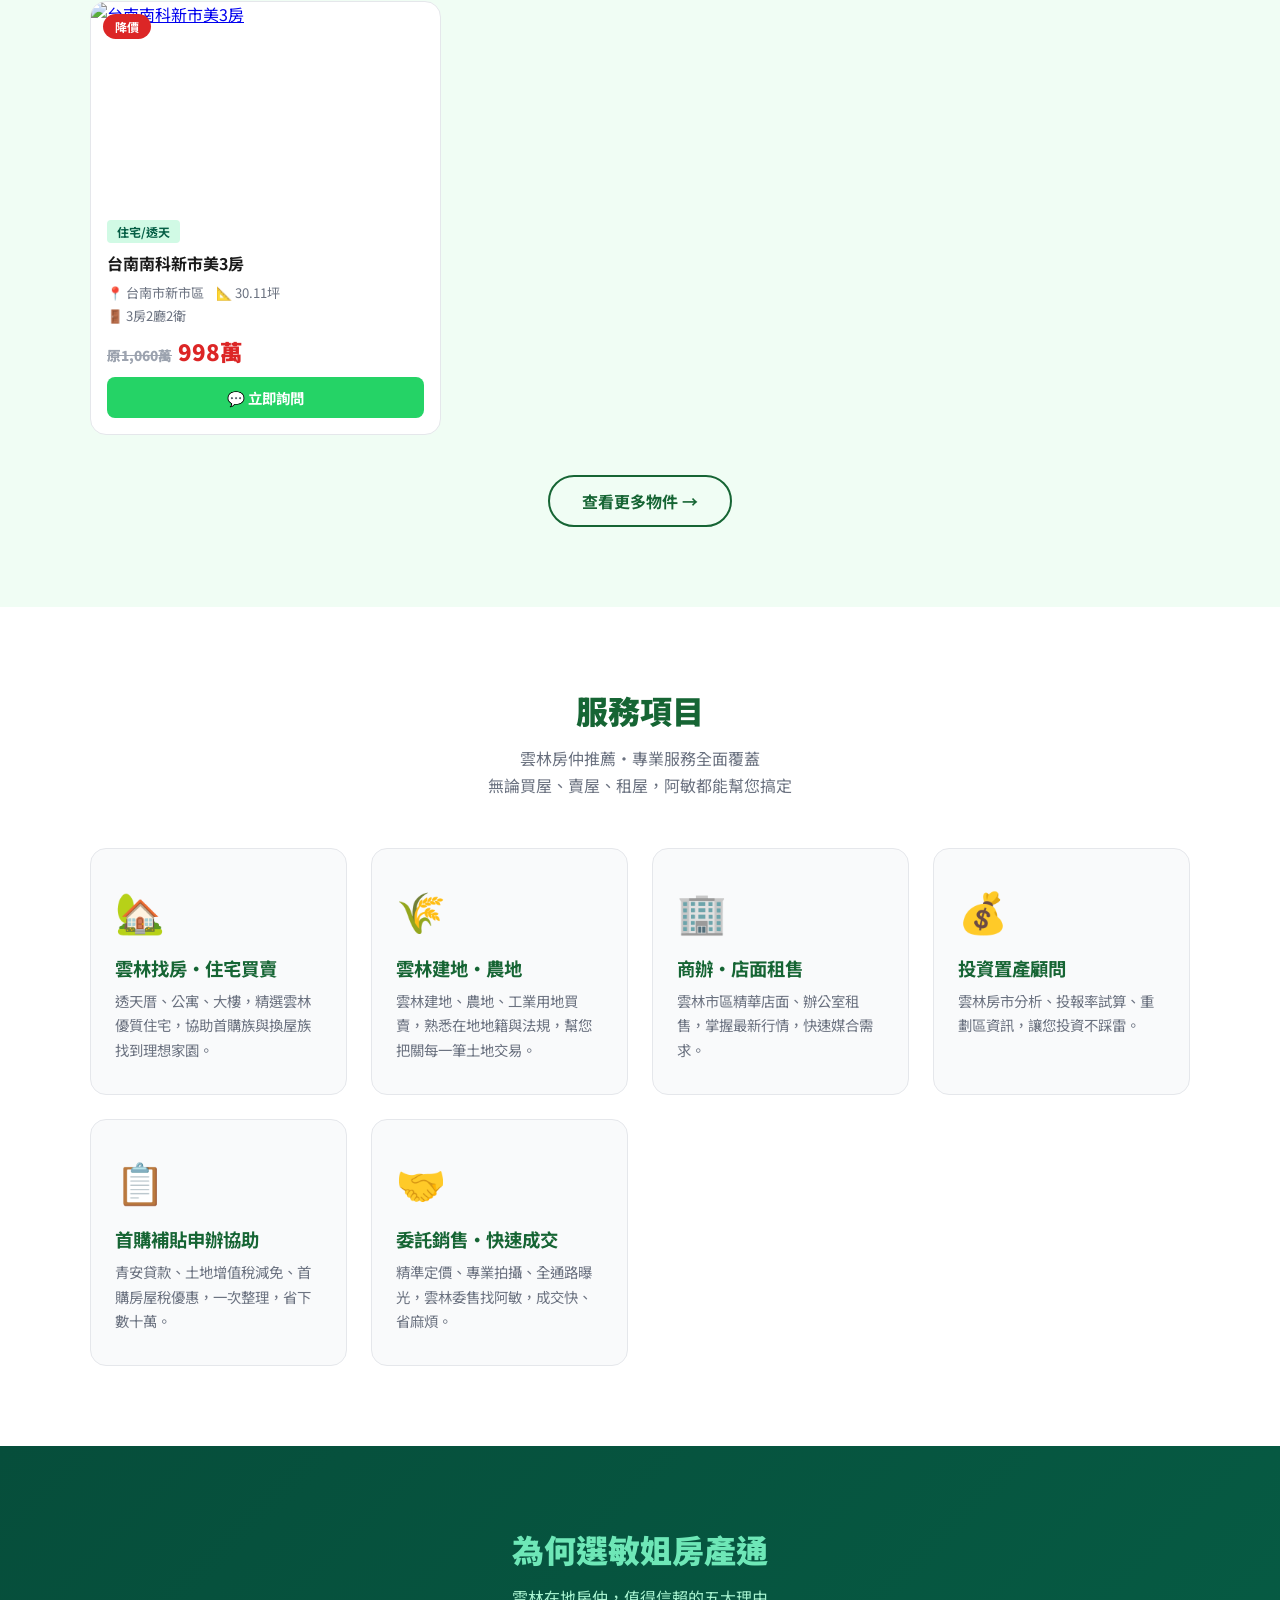
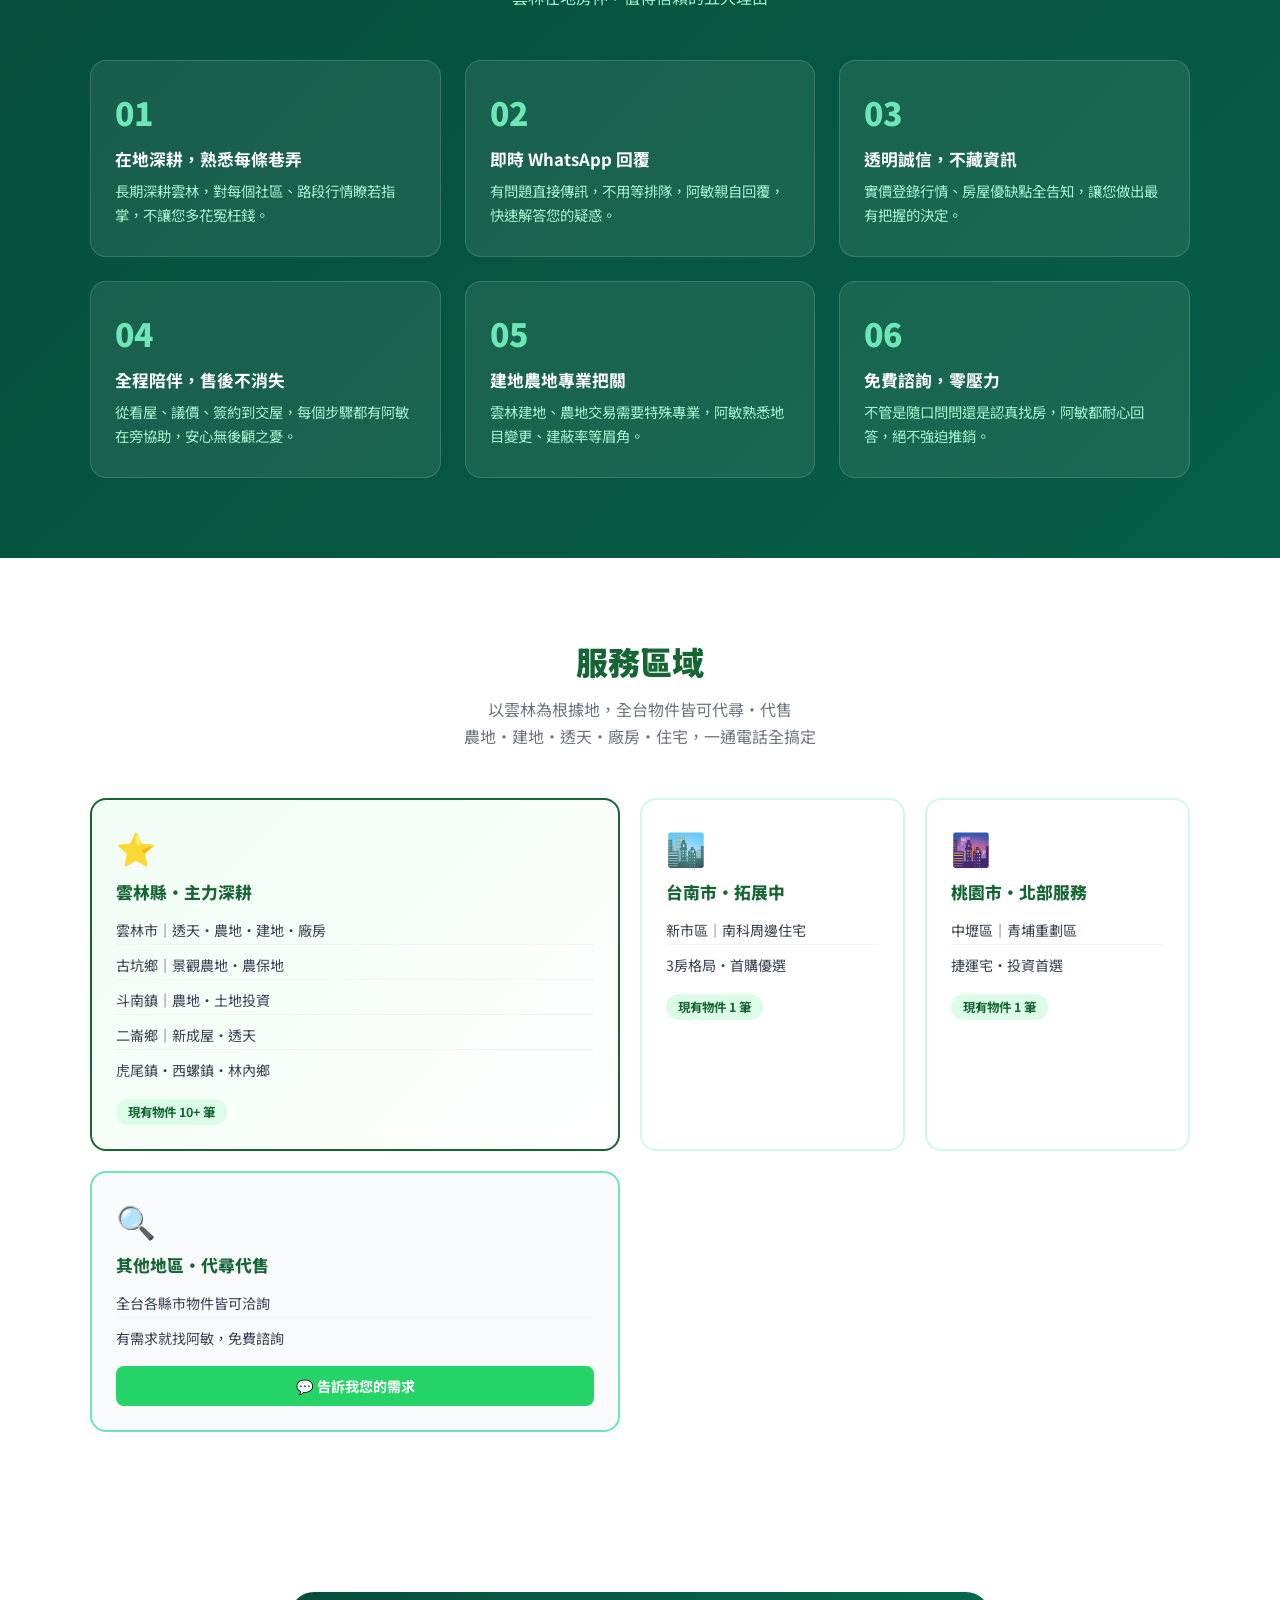
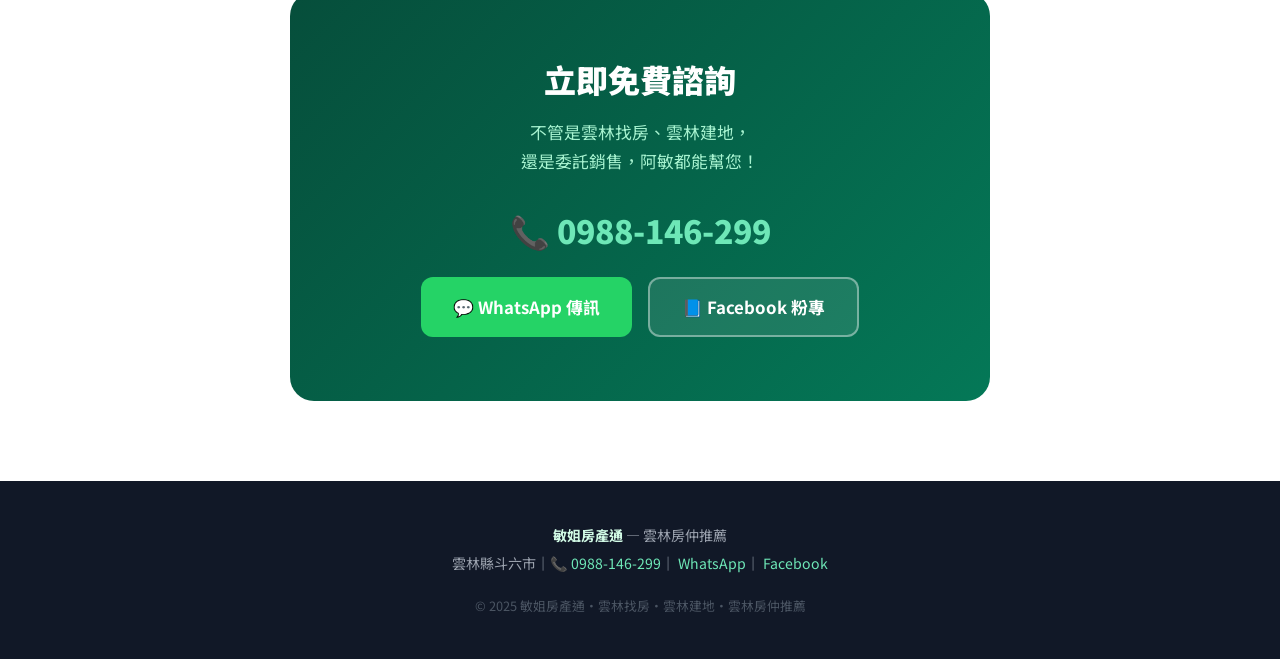
==== commit 5e08eb60: "remove: 浮動按讚追蹤面板" ====
--- a/index.html
+++ b/index.html
@@ -361,81 +361,6 @@
   <a class="nav-cta" href="https://wa.me/886988146299" target="_blank">💬 WhatsApp 諮詢</a>
 </nav>
 
-<!-- 浮動按讚追蹤面板 -->
-<div id="socialFloat" style="
-  position: fixed; right: 0; top: 50%; transform: translateY(-50%);
-  z-index: 999; display: flex; flex-direction: column; gap: 0;
-  border-radius: 12px 0 0 12px; overflow: hidden;
-  box-shadow: -4px 0 20px rgba(0,0,0,0.15);
-">
-  <button id="likeBtn" onclick="toggleLike()" style="
-    display: flex; flex-direction: column; align-items: center; gap: 3px;
-    background: #fff; border: none; border-bottom: 1px solid #f0e0e0;
-    padding: 14px 16px; cursor: pointer; font-family: inherit;
-    transition: background .2s; min-width: 72px;
-  ">
-    <span id="likeIcon" style="font-size: 1.5rem;">👍</span>
-    <span id="likeLabel" style="font-size: 0.72rem; font-weight: 700; color: #b91c1c;">按讚</span>
-    <span id="likeCount" style="font-size: 0.85rem; font-weight: 900; color: #b91c1c;">386</span>
-  </button>
-</div>
-
-<script>
-(function() {
-  var BASE = 386;
-  var count = parseInt(localStorage.getItem('amin_likes') || '0') + BASE;
-  var liked = localStorage.getItem('amin_liked') === '1';
-  var followed = localStorage.getItem('amin_followed') === '1';
-
-  function updateUI() {
-    var countEl = document.getElementById('likeCount');
-    var label = document.getElementById('likeLabel');
-    var btn = document.getElementById('likeBtn');
-    if (countEl) countEl.textContent = count;
-    if (liked) {
-      if (label) label.textContent = '已按讚';
-      if (btn) btn.style.background = '#fff1f2';
-    } else {
-      if (label) label.textContent = '按讚';
-      if (btn) btn.style.background = '#fff';
-    }
-    var fi = document.getElementById('followIcon');
-    var ft = document.getElementById('followText');
-    var fb = document.getElementById('followBtn');
-    if (followed) {
-      if (fi) fi.textContent = '✓';
-      if (ft) { ft.innerHTML = '已追蹤'; }
-      if (fb) fb.style.background = '#374151';
-    }
-  }
-
-  window.toggleLike = function() {
-    if (!liked) {
-      liked = true;
-      count++;
-      localStorage.setItem('amin_liked', '1');
-      localStorage.setItem('amin_likes', (count - BASE).toString());
-      var icon = document.querySelector('.like-icon');
-      if (icon) { icon.style.transform = 'scale(1.6)'; setTimeout(function(){ icon.style.transform=''; }, 300); }
-    } else {
-      liked = false;
-      count--;
-      localStorage.setItem('amin_liked', '0');
-      localStorage.setItem('amin_likes', (count - BASE).toString());
-    }
-    updateUI();
-  };
-
-  window.handleFollow = function(e) {
-    localStorage.setItem('amin_followed', '1');
-    followed = true;
-    updateUI();
-  };
-
-  document.addEventListener('DOMContentLoaded', updateUI);
-  updateUI();
-})();
-</script>
 
 <!-- HERO -->
 <!-- AGENT PHOTO 左側 -->
@@ -464,7 +389,8 @@
       <a class="btn-primary" href="https://wa.me/886988146299" target="_blank">
         💬 WhatsApp 免費諮詢
       </a>
-      <a class="btn-secondary" href="https://www.facebook.com/fantasichouse" target="_blank">
+      <a class="btn-secondary" href="https://www.facebook.com/fantasichouse" target="_blank"
+        onclick="var ua=navigator.userAgent;if(/iPhone|iPad|Android/i.test(ua)){event.preventDefault();window.location='fb://page/fantasichouse';setTimeout(function(){window.location='https://www.facebook.com/fantasichouse';},1500);}">
         📘 粉絲專頁<br><span style="font-size:0.8em;letter-spacing:2px;">追蹤</span>
       </a>
     </div>
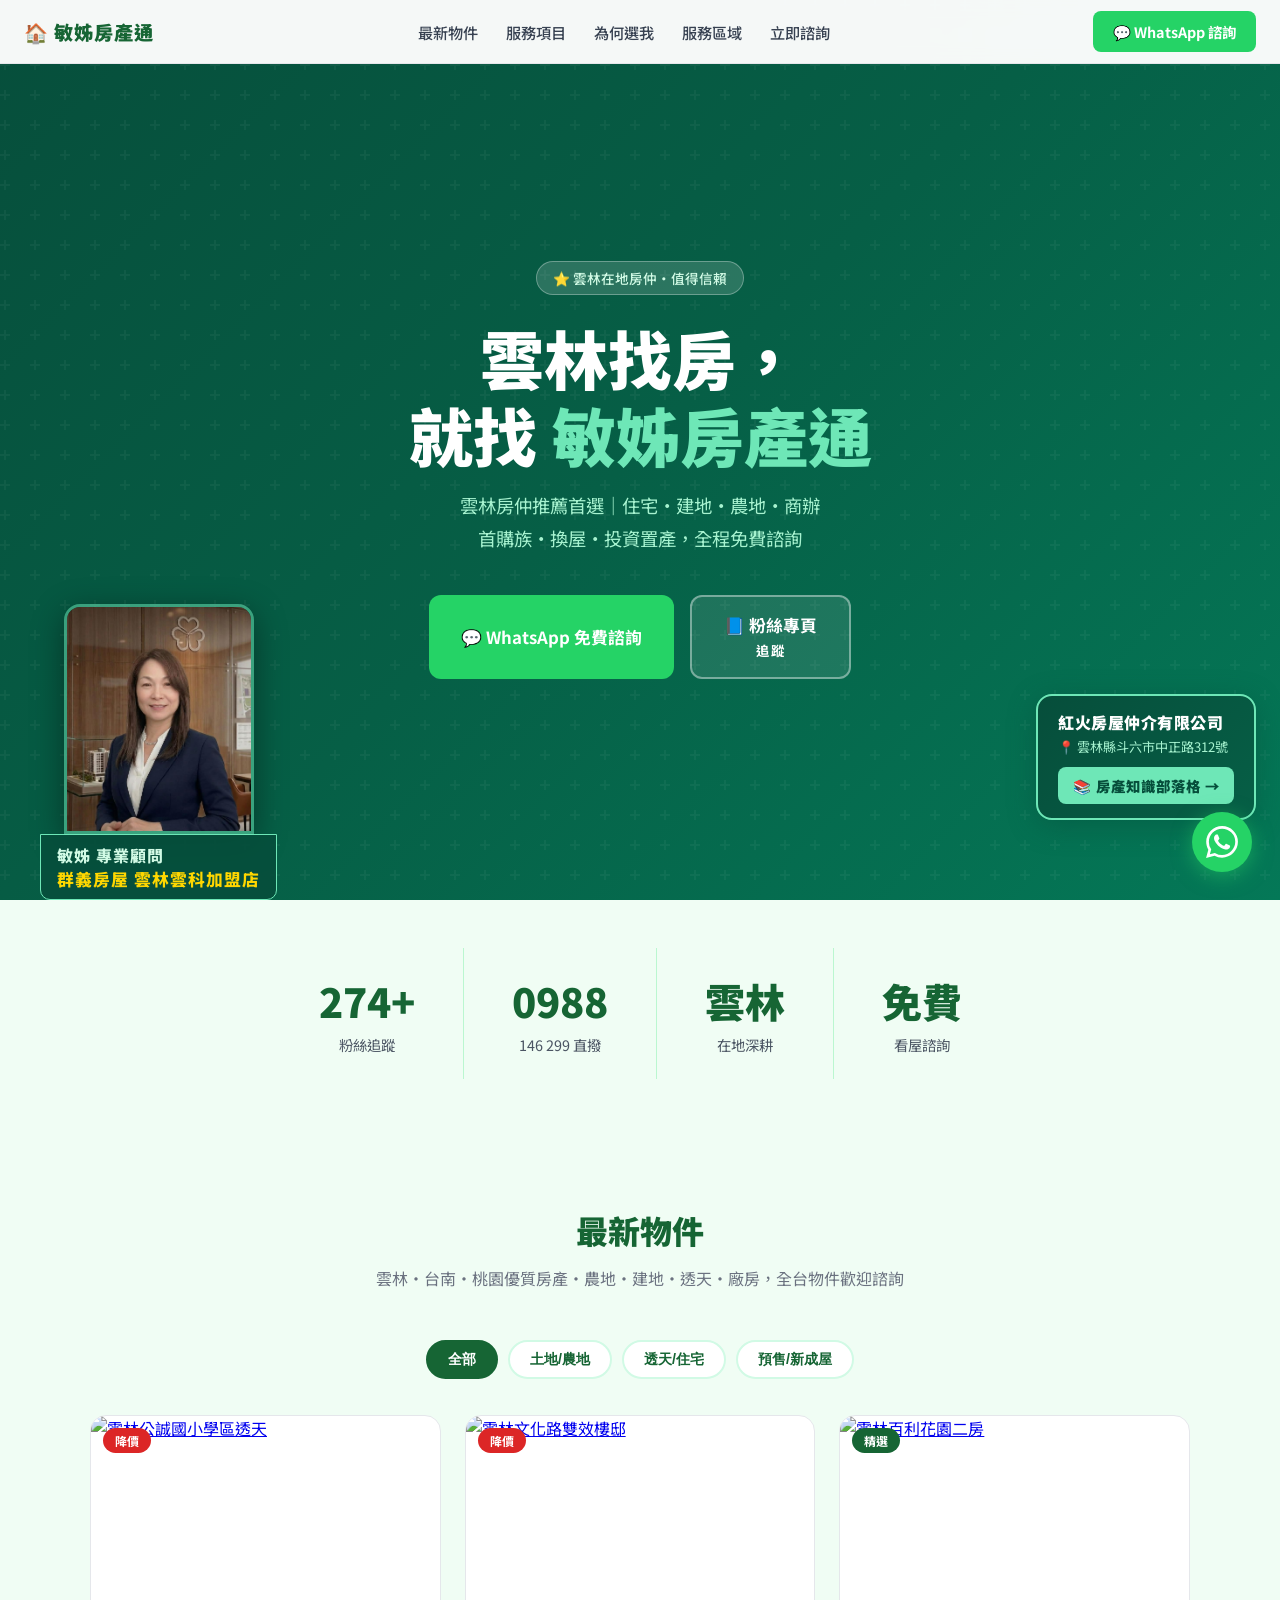
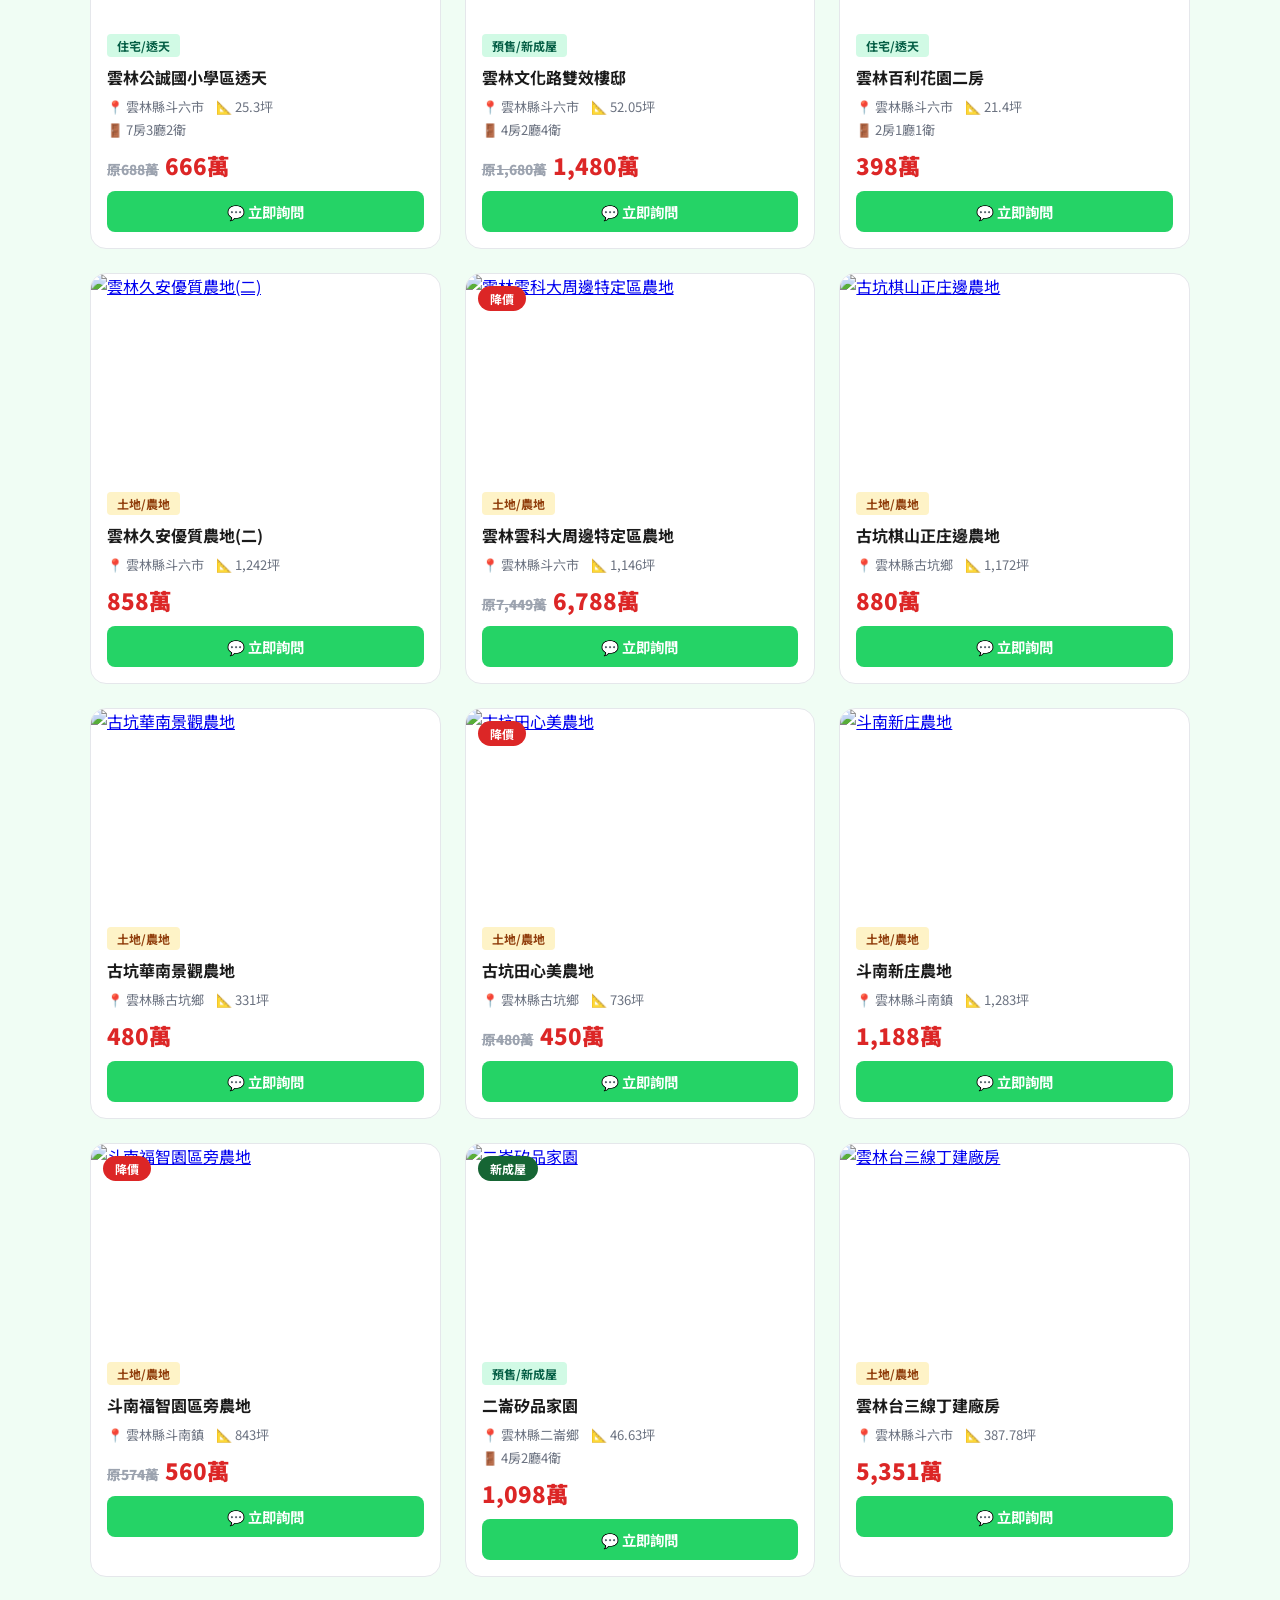
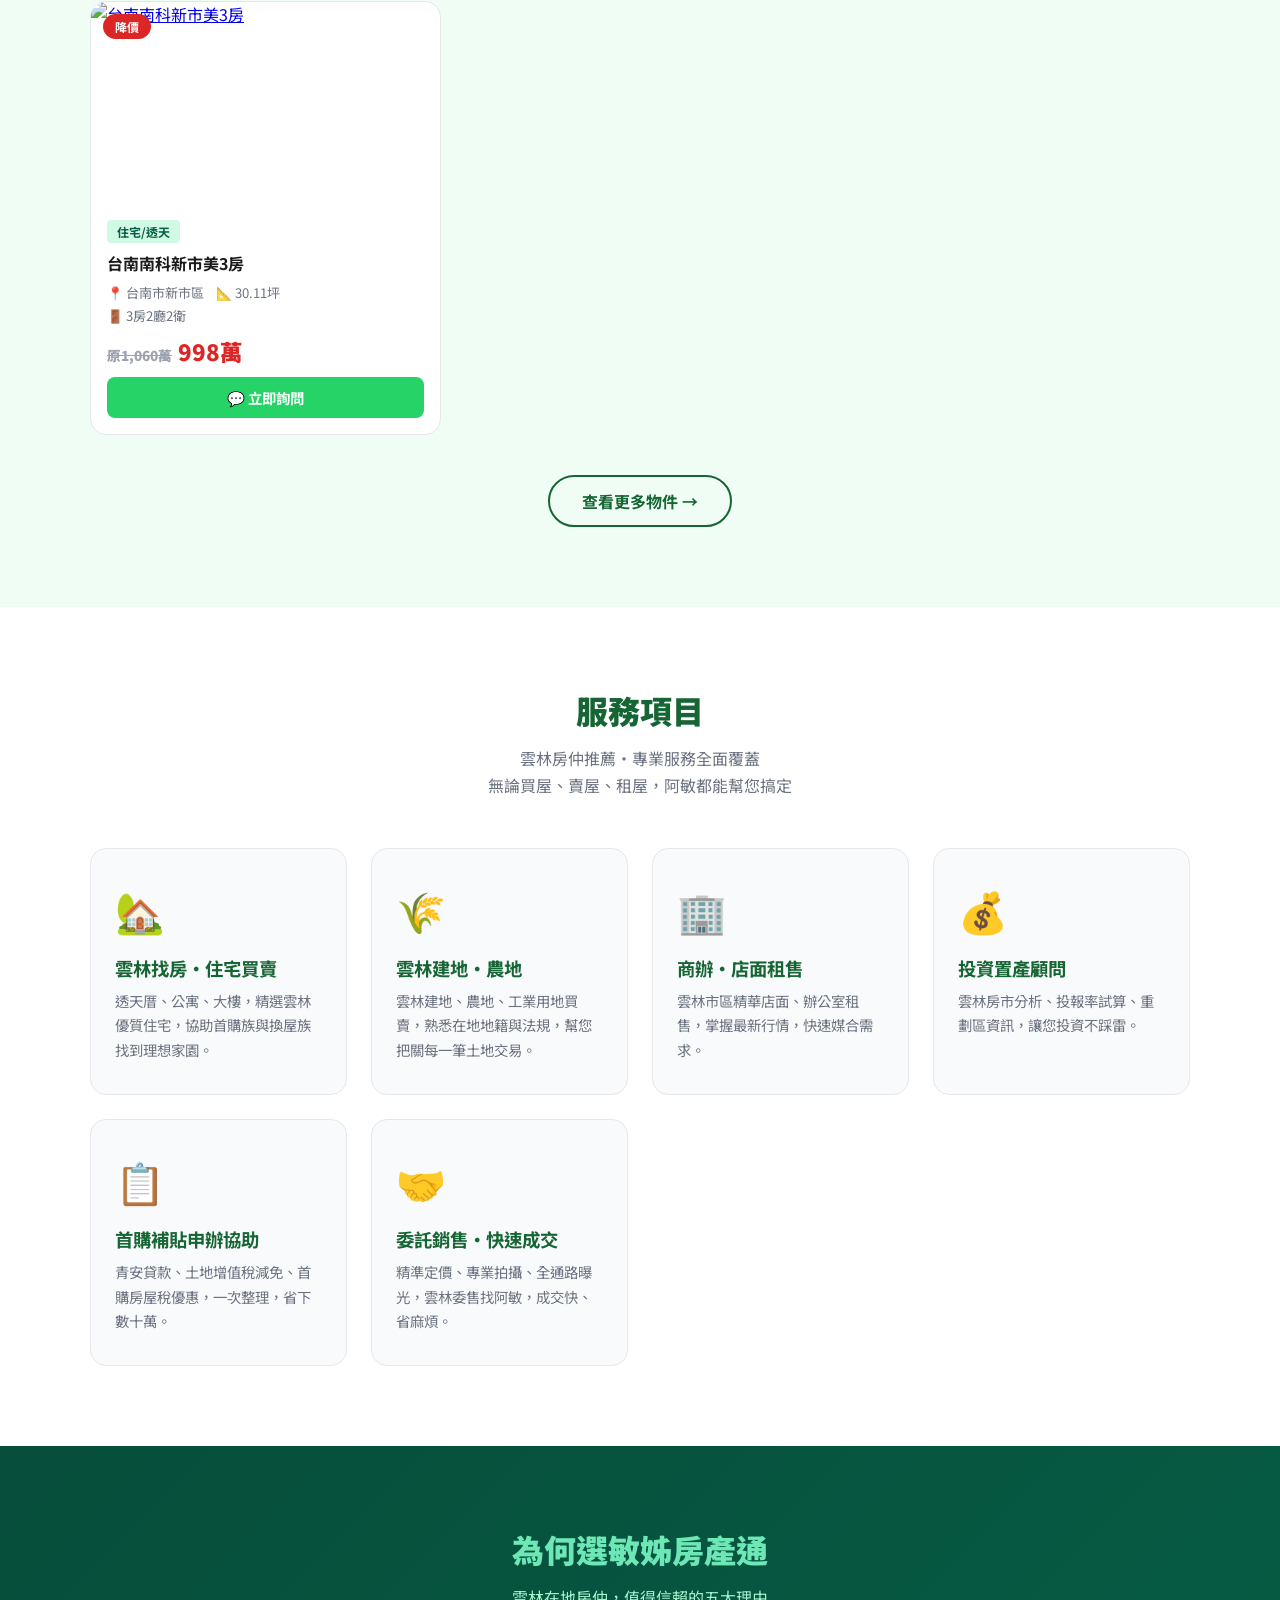
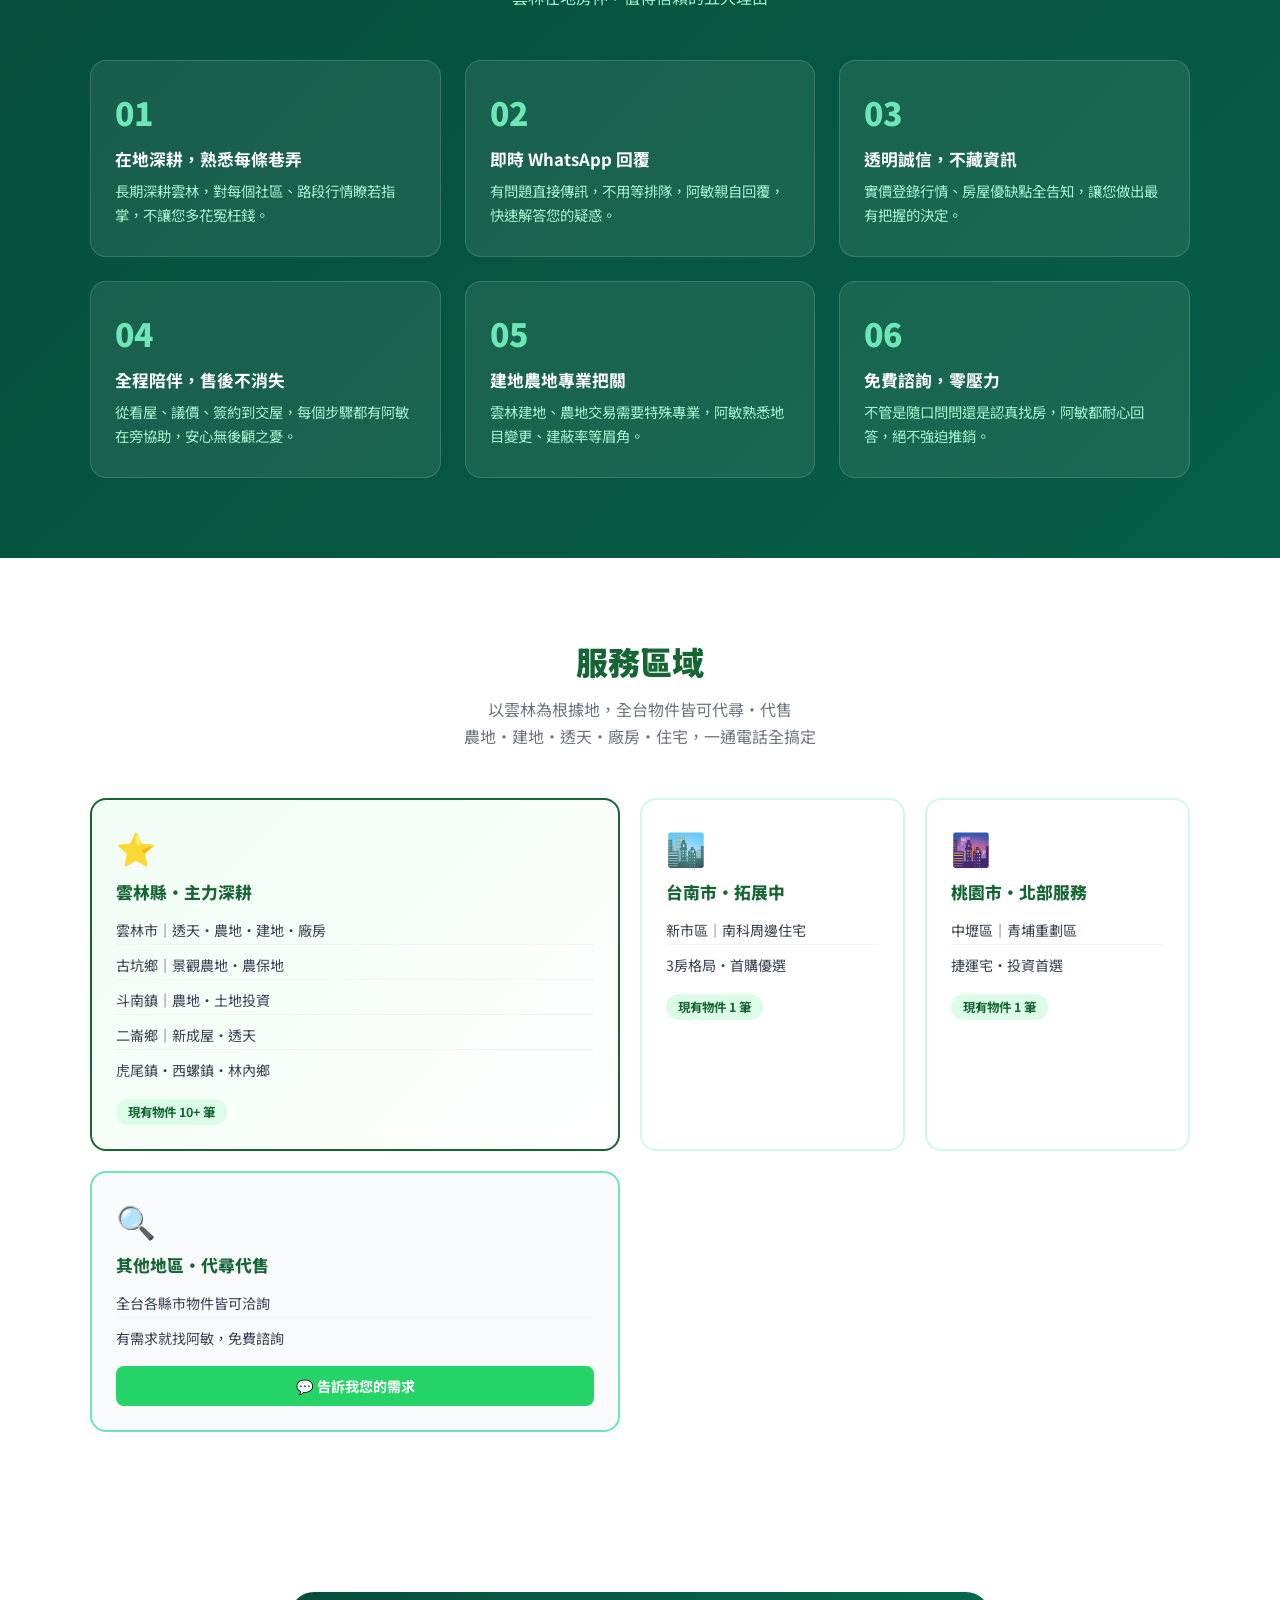
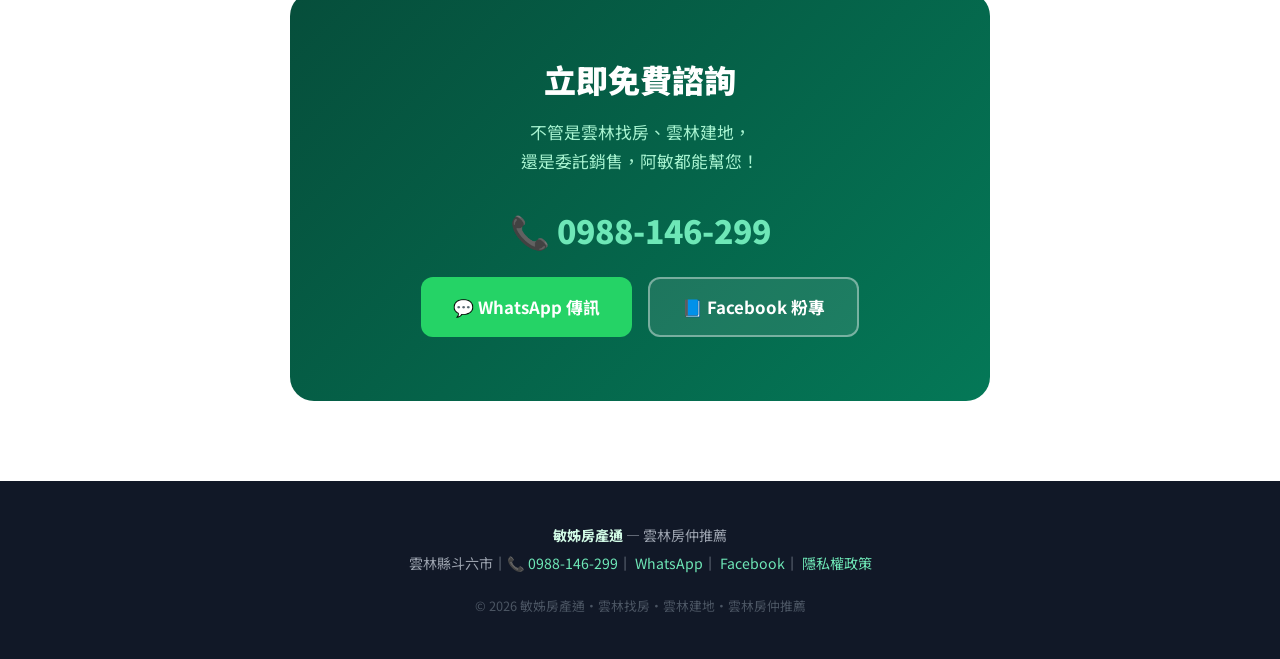
==== commit 627b367d: "feat: add privacy.html and update index.html (fix text, URLs, and footer)" ====
--- a/index.html
+++ b/index.html
@@ -3,15 +3,15 @@
 <head>
   <meta charset="UTF-8">
   <meta name="viewport" content="width=device-width, initial-scale=1.0">
-  <title>敏姐房產通 | 雲林房仲推薦・雲林找房・雲林建地</title>
-  <meta name="description" content="敏姐房產通，雲林在地房仲，專精雲林找房、雲林建地、雲林房仲推薦。首購族、換屋、投資皆可諮詢，立即 WhatsApp 免費提問。">
-  <meta name="keywords" content="雲林房仲推薦,雲林找房,雲林建地,雲林買房,雲林房仲,雲林房屋,敏姐房產通,雲林土地買賣,雲林房價,雲林買房">
-  <meta name="author" content="敏姐房產通">
-  <meta property="og:title" content="敏姐房產通 | 雲林房仲推薦">
+  <title>敏姊房產通 | 雲林房仲推薦・雲林找房・雲林建地</title>
+  <meta name="description" content="敏姊房產通，雲林在地房仲，專精雲林找房、雲林建地、雲林房仲推薦。首購族、換屋、投資皆可諮詢，立即 WhatsApp 免費提問。">
+  <meta name="keywords" content="雲林房仲推薦,雲林找房,雲林建地,雲林買房,雲林房仲,雲林房屋,敏姊房產通,雲林土地買賣,雲林房價,雲林買房">
+  <meta name="author" content="敏姊房產通">
+  <meta property="og:title" content="敏姊房產通 | 雲林房仲推薦">
   <meta property="og:description" content="在地深耕雲林，專業房仲服務，雲林找房・建地・首購・換屋一站搞定。">
   <meta property="og:type" content="website">
   <meta property="og:locale" content="zh_TW">
-  <link rel="canonical" href="https://amin-realty.github.io/">
+  <link rel="canonical" href="https://minjie-realty.com/">
   <link rel="preconnect" href="https://fonts.googleapis.com">
   <link href="https://fonts.googleapis.com/css2?family=Noto+Sans+TC:wght@400;500;700;900&display=swap" rel="stylesheet">
   <style>
@@ -351,7 +351,7 @@
 
 <!-- NAV -->
 <nav>
-  <div class="nav-logo">🏠 敏姐房產通</div>
+  <div class="nav-logo">🏠 敏姊房產通</div>
   <ul class="nav-links">
     <li><a href="#properties">最新物件</a></li><li><a href="#services">服務項目</a></li>
     <li><a href="#why">為何選我</a></li>
@@ -365,8 +365,8 @@
 <!-- HERO -->
 <!-- AGENT PHOTO 左側 -->
 <div class="agent-photo-wrap">
-  <img src="[data-uri]" alt="敏姐 專業顧問">
-  <div class="agent-name-tag">敏姐 專業顧問<br><span style="font-size:1.05rem;font-weight:800;letter-spacing:1px;color:#FFD700;">群義房屋 雲林雲科加盟店</span></div>
+  <img src="[data-uri]" alt="敏姊 專業顧問">
+  <div class="agent-name-tag">敏姊 專業顧問<br><span style="font-size:1.05rem;font-weight:800;letter-spacing:1px;color:#FFD700;">群義房屋 雲林雲科加盟店</span></div>
 </div>
 
 <!-- QR CODE 右下角 -->
@@ -380,7 +380,7 @@
 <section class="hero">
   <div class="hero-content">
     <div class="hero-badge">⭐ 雲林在地房仲・值得信賴</div>
-    <h1>雲林找房，<br>就找 <span>敏姐房產通</span></h1>
+    <h1>雲林找房，<br>就找 <span>敏姊房產通</span></h1>
     <p>
       雲林房仲推薦首選｜住宅・建地・農地・商辦<br>
       首購族・換屋・投資置產，全程免費諮詢
@@ -679,7 +679,7 @@
 <!-- WHY -->
 <section class="why" id="why">
   <div class="container">
-    <h2 class="section-title">為何選敏姐房產通</h2>
+    <h2 class="section-title">為何選敏姊房產通</h2>
     <p class="section-sub">雲林在地房仲，值得信賴的五大理由</p>
     <div class="why-grid">
       <div class="why-card">
@@ -794,13 +794,14 @@
 
 <!-- FOOTER -->
 <footer>
-  <p><strong>敏姐房產通</strong> — 雲林房仲推薦</p>
+  <p><strong>敏姊房產通</strong> — 雲林房仲推薦</p>
   <p>雲林縣斗六市｜📞 <a href="tel:0988146299">0988-146-299</a>｜
      <a href="https://wa.me/886988146299" target="_blank">WhatsApp</a>｜
-     <a href="https://www.facebook.com/fantasichouse" target="_blank">Facebook</a>
+     <a href="https://www.facebook.com/fantasichouse" target="_blank">Facebook</a>｜
+     <a href="/privacy.html">隱私權政策</a>
   </p>
   <p style="margin-top:16px; font-size:0.8rem; color:#4b5563;">
-    © 2025 敏姐房產通・雲林找房・雲林建地・雲林房仲推薦
+    © 2026 敏姊房產通・雲林找房・雲林建地・雲林房仲推薦
   </p>
 </footer>
 
@@ -816,9 +817,9 @@
 {
   "@context": "https://schema.org",
   "@type": "RealEstateAgent",
-  "name": "敏姐房產通",
+  "name": "敏姊房產通",
   "description": "雲林房仲推薦，專精雲林找房、雲林建地、首購族服務",
-  "url": "https://amin-realty.github.io/",
+  "url": "https://minjie-realty.com/",
   "telephone": "+886-988-146-299",
   "address": {
     "@type": "PostalAddress",
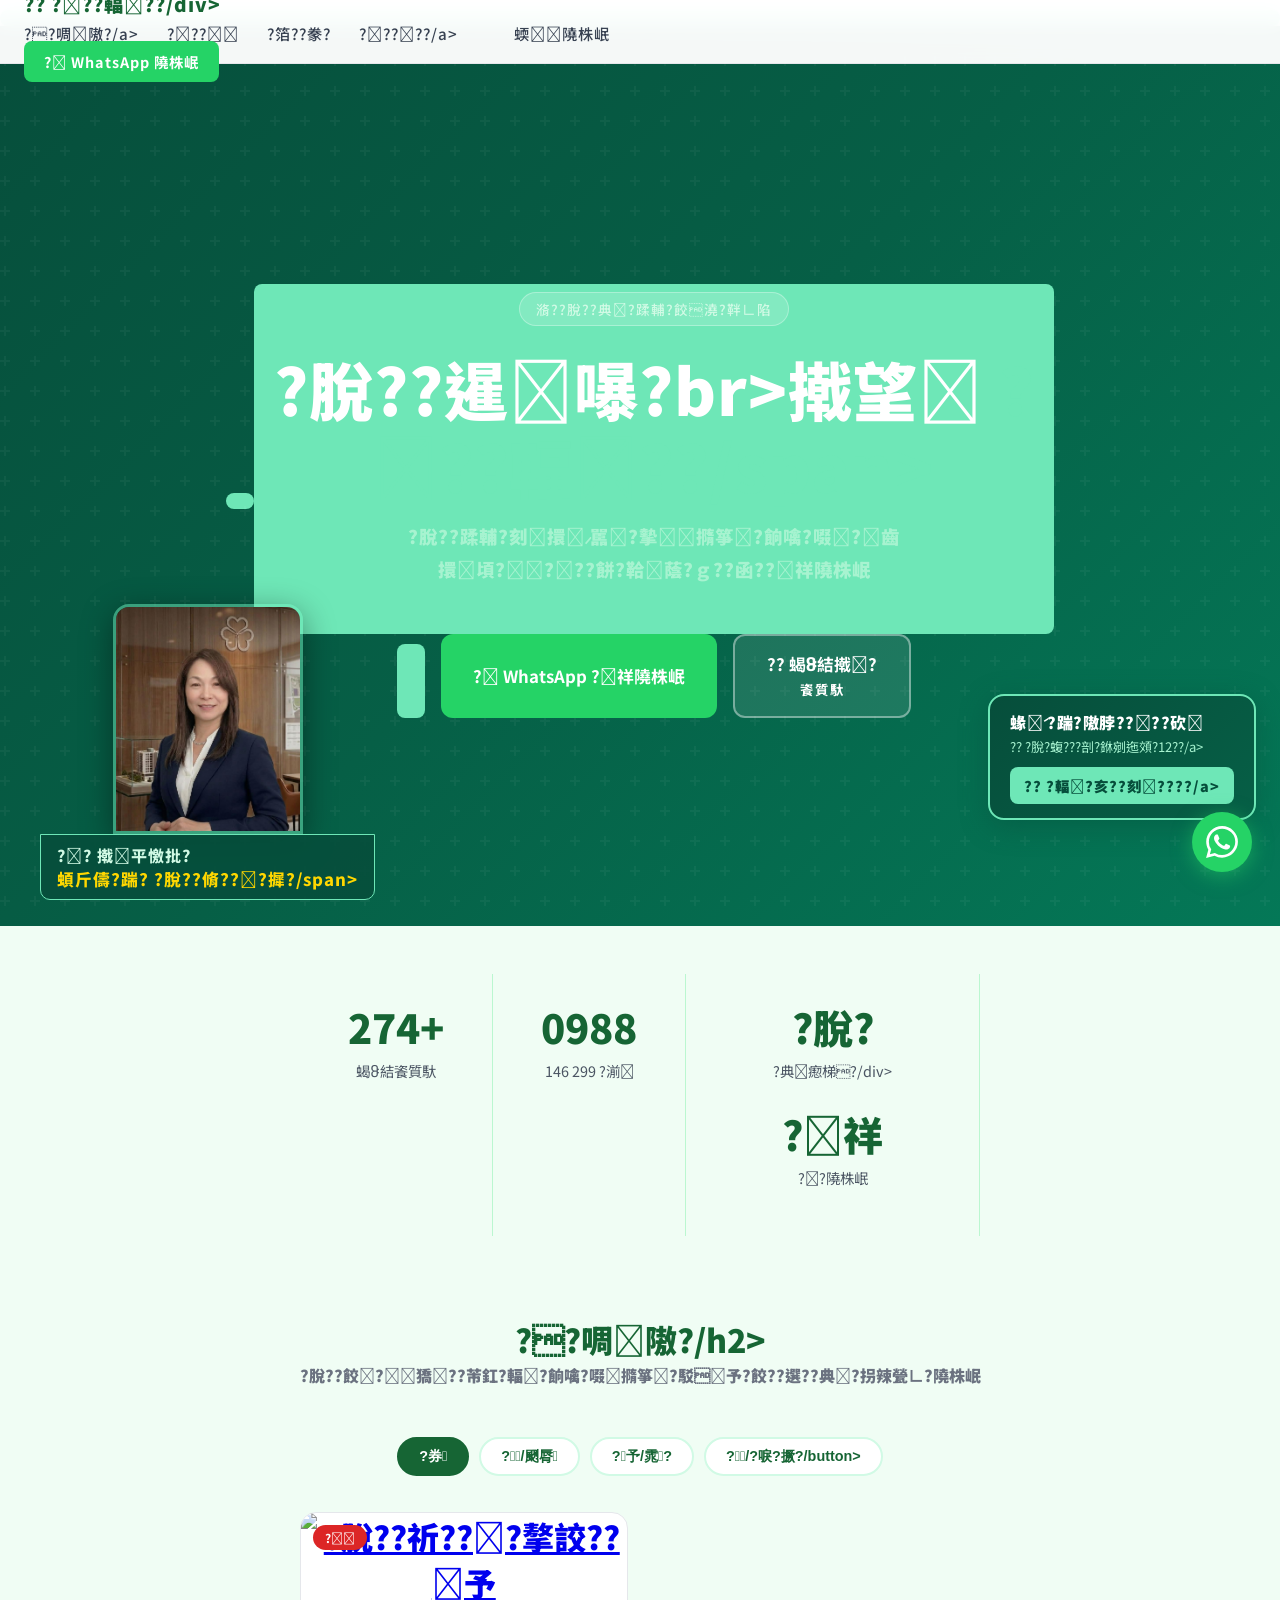
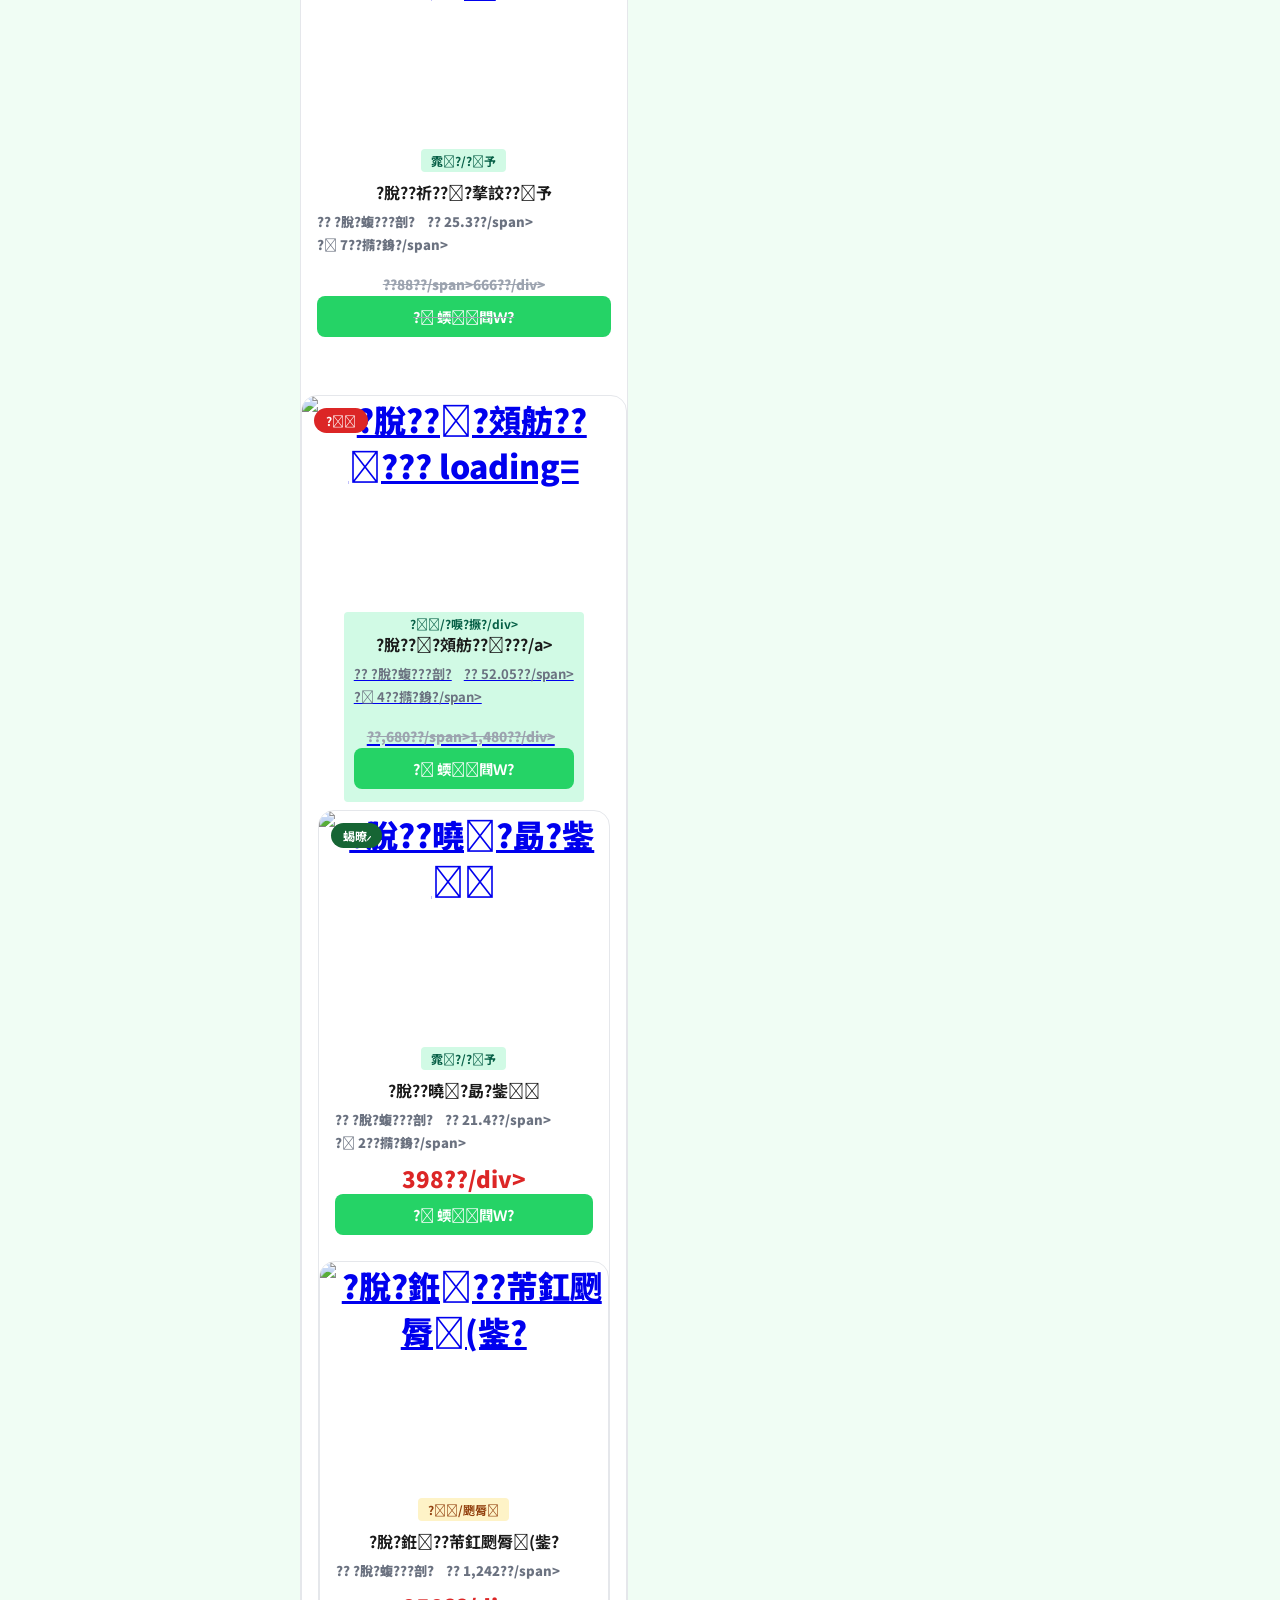
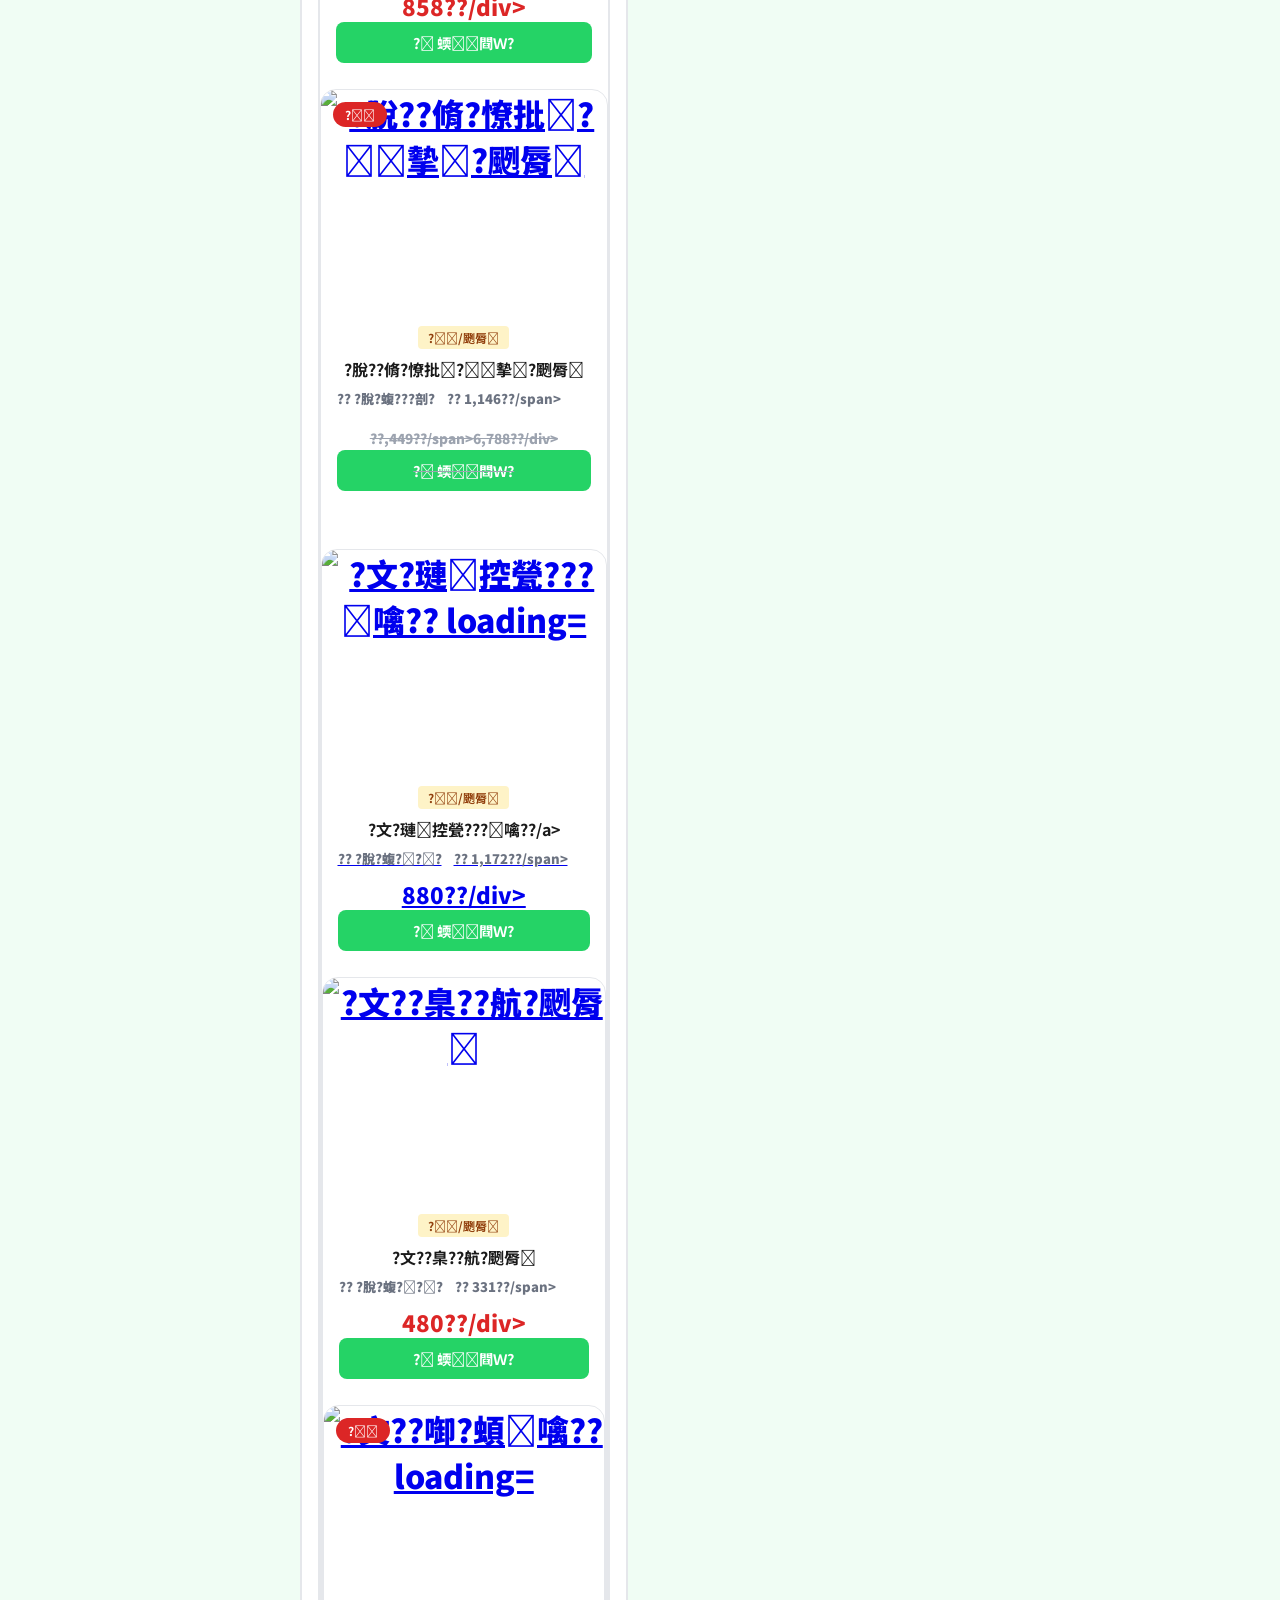
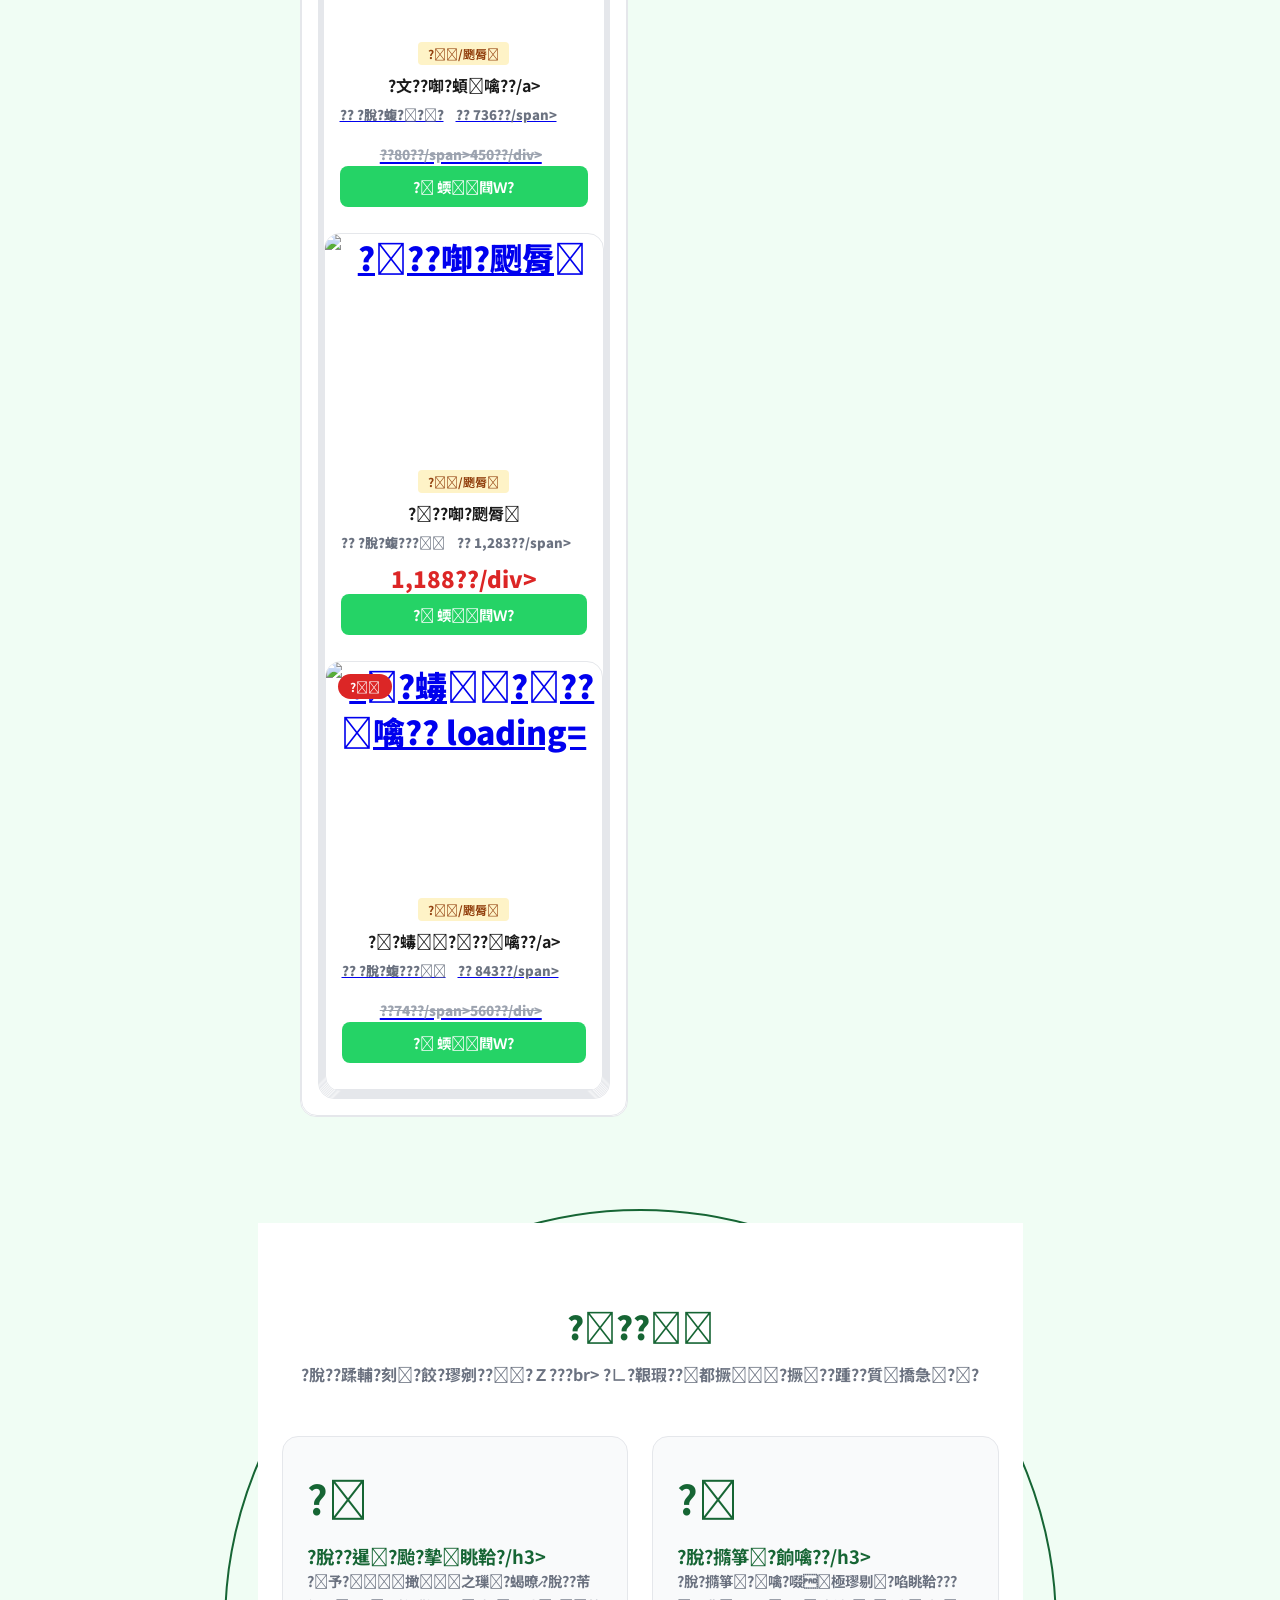
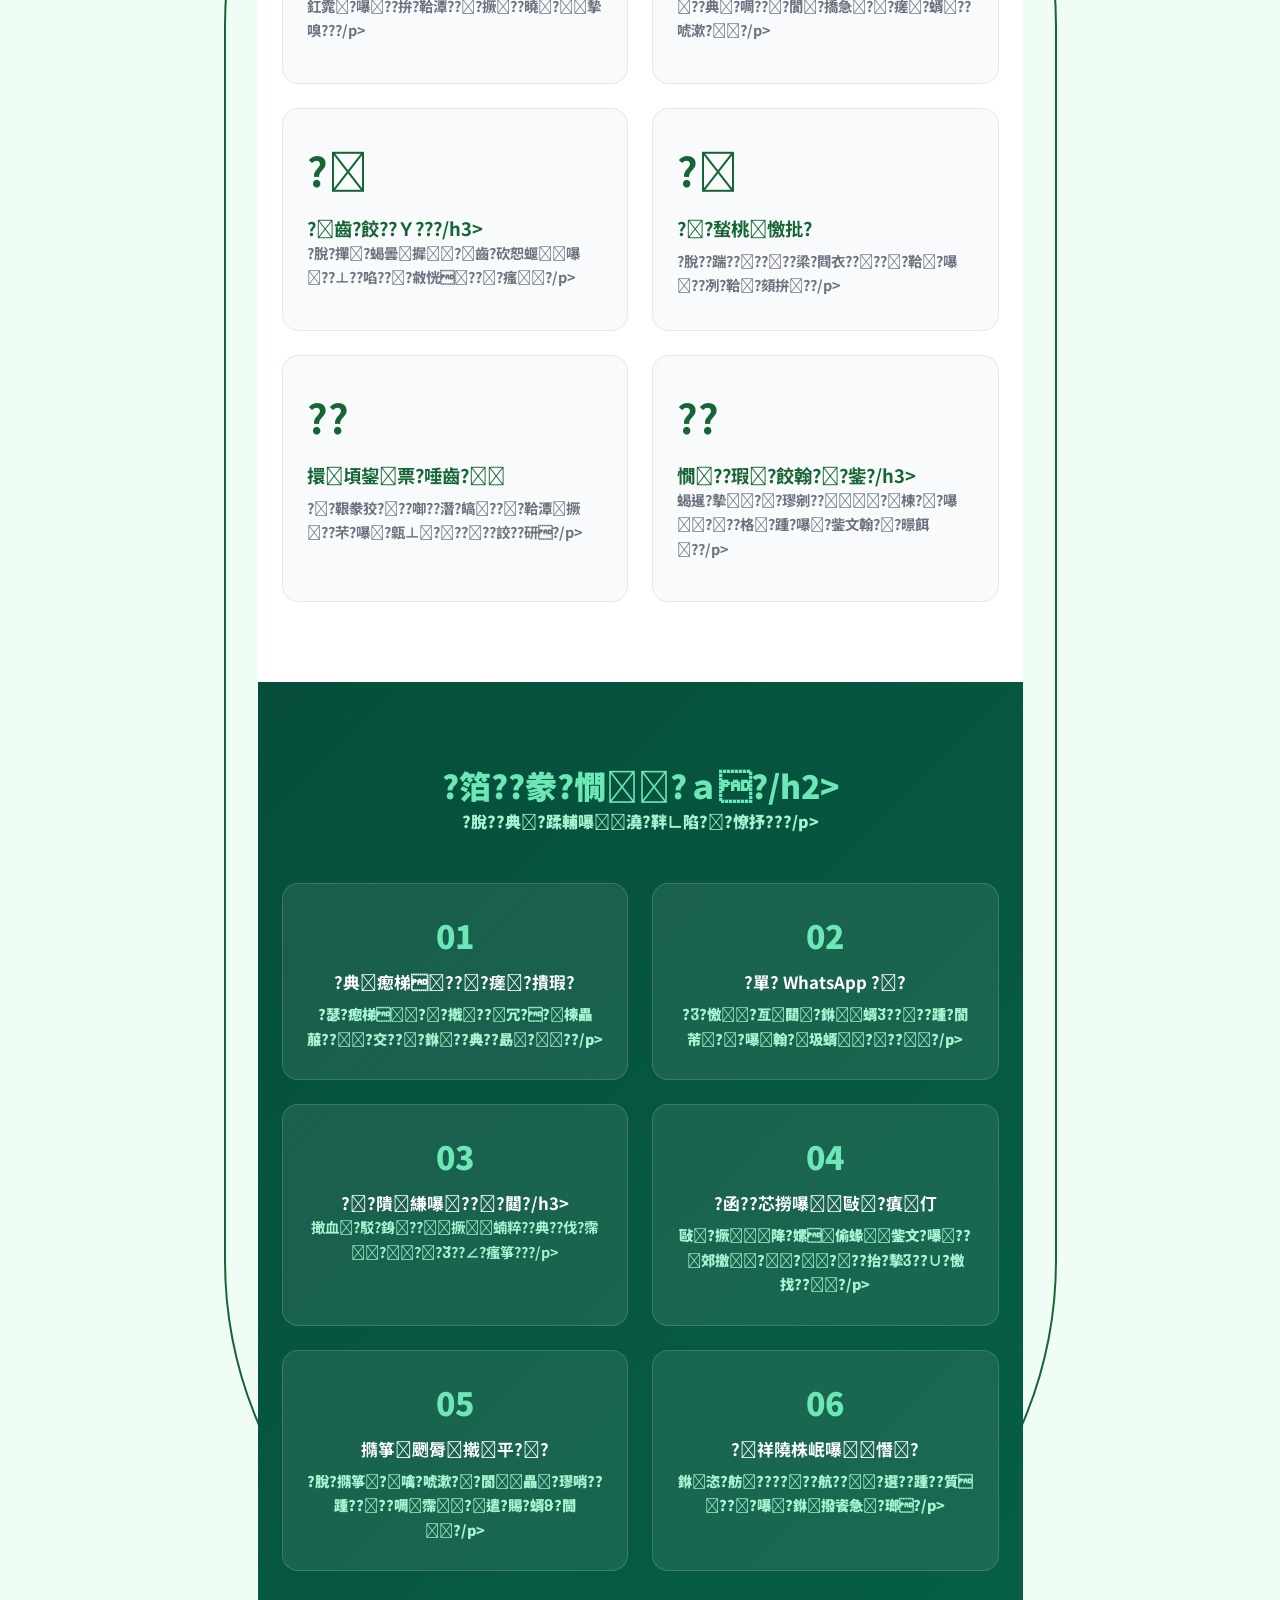
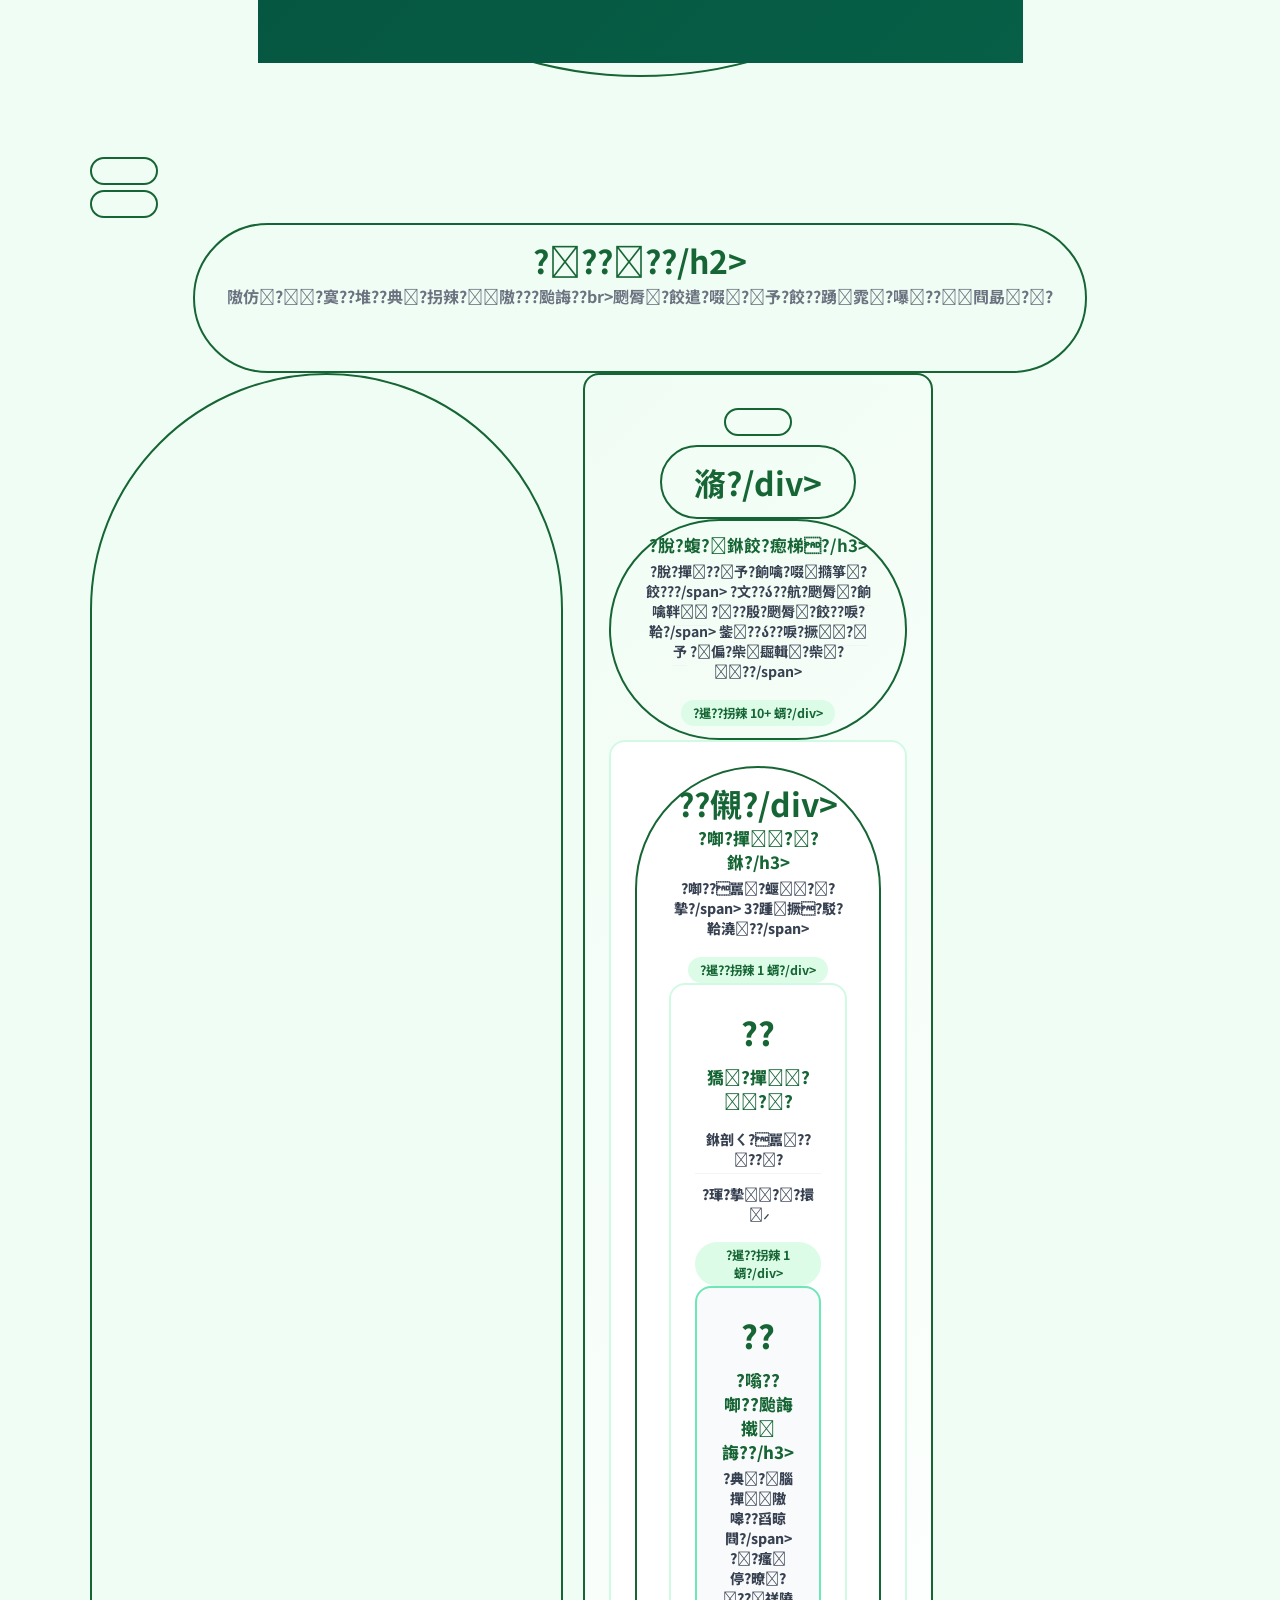
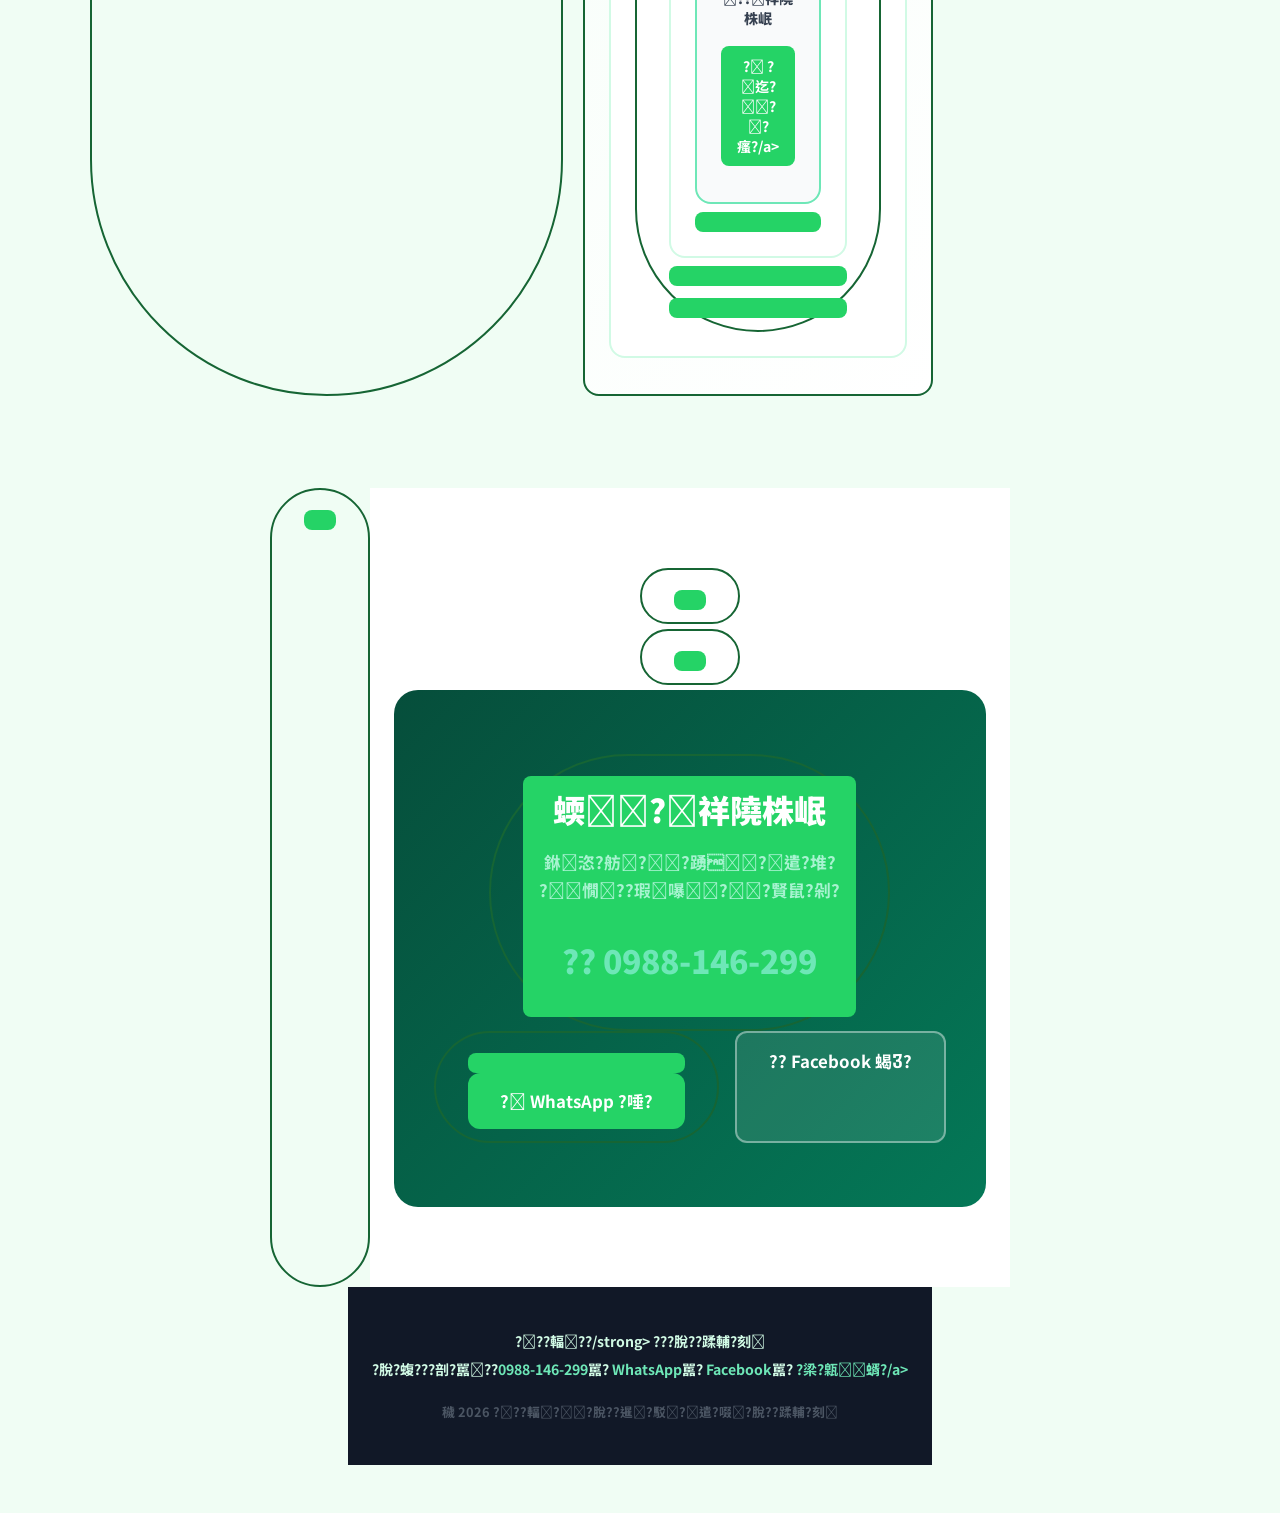
==== commit c711a229: "fix: update Facebook link to minjie.realty" ====
--- a/index.html
+++ b/index.html
@@ -1,14 +1,14 @@
-<!DOCTYPE html>
+﻿<!DOCTYPE html>
 <html lang="zh-TW">
 <head>
   <meta charset="UTF-8">
   <meta name="viewport" content="width=device-width, initial-scale=1.0">
-  <title>敏姊房產通 | 雲林房仲推薦・雲林找房・雲林建地</title>
-  <meta name="description" content="敏姊房產通，雲林在地房仲，專精雲林找房、雲林建地、雲林房仲推薦。首購族、換屋、投資皆可諮詢，立即 WhatsApp 免費提問。">
-  <meta name="keywords" content="雲林房仲推薦,雲林找房,雲林建地,雲林買房,雲林房仲,雲林房屋,敏姊房產通,雲林土地買賣,雲林房價,雲林買房">
-  <meta name="author" content="敏姊房產通">
-  <meta property="og:title" content="敏姊房產通 | 雲林房仲推薦">
-  <meta property="og:description" content="在地深耕雲林，專業房仲服務，雲林找房・建地・首購・換屋一站搞定。">
+  <title>???輻??| ?脫??蹂輔?刻?駁??踴?脫?撱箏</title>
+  <meta name="description" content="???輻???脫??典?蹂輔嚗?蝎暸??踴?遣?啜?隞脫?艾?鞈潭???撅?鞈??航垣閰ｇ?蝡 WhatsApp ?祥????>
+  <meta name="keywords" content="?脫??蹂輔?刻,?脫??暹,?脫?撱箏,?脫?鞎瑟,?脫??蹂輔,?脫??踹?,???輻???脫??鞎瑁都,?脫??踹,?脫?鞎瑟">
+  <meta name="author" content="???輻??>
+  <meta property="og:title" content="???輻??| ?脫??蹂輔?刻">
+  <meta property="og:description" content="?典瘛梯??撠平?蹂輔??嚗??踴撱箏?駁?鞈潦??銝蝡?摰?>
   <meta property="og:type" content="website">
   <meta property="og:locale" content="zh_TW">
   <link rel="canonical" href="https://minjie-realty.com/">
@@ -19,7 +19,7 @@
     html { scroll-behavior: smooth; }
     body { font-family: 'Noto Sans TC', sans-serif; color: #1a1a1a; background: #fff; }
 
-    /* ── NAV ── */
+    /* ?? NAV ?? */
     nav {
       position: fixed; top: 0; width: 100%; z-index: 100;
       background: rgba(255,255,255,0.96);
@@ -42,7 +42,7 @@
     .nav-cta:hover { background: #128C7E; }
 
 
-    /* ── HERO ── */
+    /* ?? HERO ?? */
     .hero {
       min-height: 100vh;
       background: linear-gradient(135deg, #064e3b 0%, #065f46 50%, #047857 100%);
@@ -57,7 +57,7 @@
     }
     .hero-content { position: relative; z-index: 1; max-width: 800px; }
 
-    /* ── AGENT PHOTO (左側) ── */
+    /* ?? AGENT PHOTO (撌血) ?? */
     .agent-photo-wrap {
       position: absolute; left: 40px; bottom: 0; z-index: 2;
       display: flex; flex-direction: column; align-items: center;
@@ -76,7 +76,7 @@
       letter-spacing: 1px;
     }
 
-    /* ── QR CODE (右下角) ── */
+    /* ?? QR CODE (?喃?閫? ?? */
     .qr-wrap {
       position: fixed; bottom: 80px; right: 24px; z-index: 200;
       background: linear-gradient(135deg, #064e3b, #065f46);
@@ -136,7 +136,7 @@
     }
     .btn-secondary:hover { background: rgba(255,255,255,0.2); transform: translateY(-2px); }
 
-    /* ── STATS ── */
+    /* ?? STATS ?? */
     .stats {
       background: #f0fdf4;
       padding: 48px 24px;
@@ -150,7 +150,7 @@
     .stat-num { font-size: 2.5rem; font-weight: 900; color: #166534; }
     .stat-label { font-size: 0.9rem; color: #4b5563; margin-top: 4px; }
 
-    /* ── SECTION COMMON ── */
+    /* ?? SECTION COMMON ?? */
     section { padding: 80px 24px; }
     .section-title {
       text-align: center; font-size: 2rem; font-weight: 900;
@@ -162,7 +162,7 @@
     }
     .container { max-width: 1100px; margin: 0 auto; }
 
-    /* ── SERVICES ── */
+    /* ?? SERVICES ?? */
     .services { background: #fff; }
     .services-grid {
       display: grid;
@@ -184,7 +184,7 @@
     .service-card h3 { font-size: 1.15rem; font-weight: 700; color: #166534; margin-bottom: 8px; }
     .service-card p { font-size: 0.9rem; color: #6b7280; line-height: 1.7; }
 
-    /* ── WHY ── */
+    /* ?? WHY ?? */
     .why { background: linear-gradient(135deg, #064e3b, #065f46); }
     .why .section-title { color: #6ee7b7; }
     .why .section-sub { color: #a7f3d0; }
@@ -239,7 +239,7 @@
       transition: background .2s;
     }
     .area-cta:hover { background: #128C7E; }
-    /* ── CTA SECTION ── */
+    /* ?? CTA SECTION ?? */
     .cta-section {
       background: #fff; text-align: center;
     }
@@ -255,7 +255,7 @@
       margin-bottom: 24px; display: block;
     }
 
-    /* ── FOOTER ── */
+    /* ?? FOOTER ?? */
     footer {
       background: #111827; color: #9ca3af;
       text-align: center; padding: 40px 24px;
@@ -264,7 +264,7 @@
     footer strong { color: #d1fae5; }
     footer a { color: #6ee7b7; text-decoration: none; }
 
-    /* ── FLOATING WA ── */
+    /* ?? FLOATING WA ?? */
     .wa-float {
       position: fixed; bottom: 28px; right: 28px; z-index: 999;
       background: #25D366; width: 60px; height: 60px;
@@ -351,47 +351,47 @@
 
 <!-- NAV -->
 <nav>
-  <div class="nav-logo">🏠 敏姊房產通</div>
+  <div class="nav-logo">?? ???輻??/div>
   <ul class="nav-links">
-    <li><a href="#properties">最新物件</a></li><li><a href="#services">服務項目</a></li>
-    <li><a href="#why">為何選我</a></li>
-    <li><a href="#areas">服務區域</a></li>
-    <li><a href="#contact">立即諮詢</a></li>
+    <li><a href="#properties">??啁隞?/a></li><li><a href="#services">???</a></li>
+    <li><a href="#why">?箔??豢?</a></li>
+    <li><a href="#areas">?????/a></li>
+    <li><a href="#contact">蝡隢株岷</a></li>
   </ul>
-  <a class="nav-cta" href="https://wa.me/886988146299" target="_blank">💬 WhatsApp 諮詢</a>
+  <a class="nav-cta" href="https://wa.me/886988146299" target="_blank">? WhatsApp 隢株岷</a>
 </nav>
 
 
 <!-- HERO -->
-<!-- AGENT PHOTO 左側 -->
+<!-- AGENT PHOTO 撌血 -->
 <div class="agent-photo-wrap">
-  <img src="[data-uri]" alt="敏姊 專業顧問">
-  <div class="agent-name-tag">敏姊 專業顧問<br><span style="font-size:1.05rem;font-weight:800;letter-spacing:1px;color:#FFD700;">群義房屋 雲林雲科加盟店</span></div>
+  <img src="[data-uri]" alt="?? 撠平憿批?">
+  <div class="agent-name-tag">?? 撠平憿批?<br><span style="font-size:1.05rem;font-weight:800;letter-spacing:1px;color:#FFD700;">蝢斤儔?踹? ?脫??脩???摨?/span></div>
 </div>
 
-<!-- QR CODE 右下角 -->
+<!-- QR CODE ?喃?閫?-->
 <div class="qr-wrap">
-  <div class="qr-company">紅火房屋仲介有限公司</div>
-  <a href="https://maps.google.com/?q=雲林縣斗六市中正路312號" target="_blank" class="qr-address" style="text-decoration:none;display:block;">📍 雲林縣斗六市中正路312號</a>
-  <a href="https://amin-blog.vercel.app/blog" target="_blank" style="display:block;margin-top:10px;background:#6ee7b7;color:#064e3b;font-weight:900;font-size:0.9rem;padding:8px 14px;border-radius:8px;text-decoration:none;text-align:center;letter-spacing:1px;">📚 房產知識部落格 →</a>
+  <div class="qr-company">蝝?踹?隞脖????砍</div>
+  <a href="https://maps.google.com/?q=?脫?蝮???剖?銝剜迤頝?12?? target="_blank" class="qr-address" style="text-decoration:none;display:block;">?? ?脫?蝮???剖?銝剜迤頝?12??/a>
+  <a href="https://amin-blog.vercel.app/blog" target="_blank" style="display:block;margin-top:10px;background:#6ee7b7;color:#064e3b;font-weight:900;font-size:0.9rem;padding:8px 14px;border-radius:8px;text-decoration:none;text-align:center;letter-spacing:1px;">?? ?輻?亥??刻????/a>
 </div>
 </div>
 
 <section class="hero">
   <div class="hero-content">
-    <div class="hero-badge">⭐ 雲林在地房仲・值得信賴</div>
-    <h1>雲林找房，<br>就找 <span>敏姊房產通</span></h1>
+    <div class="hero-badge">潃??脫??典?蹂輔?餃澆?靽∟陷</div>
+    <h1>?脫??暹嚗?br>撠望 <span>???輻??/span></h1>
     <p>
-      雲林房仲推薦首選｜住宅・建地・農地・商辦<br>
-      首購族・換屋・投資置產，全程免費諮詢
+      ?脫??蹂輔?刻擐嚚?摰撱箏?餉噙?啜?齒<br>
+      擐頃????餅?鞈蔭?ｇ??函??祥隢株岷
     </p>
     <div class="hero-btns">
       <a class="btn-primary" href="https://wa.me/886988146299" target="_blank">
-        💬 WhatsApp 免費諮詢
+        ? WhatsApp ?祥隢株岷
       </a>
-      <a class="btn-secondary" href="https://www.facebook.com/fantasichouse" target="_blank"
-        onclick="var ua=navigator.userAgent;if(/iPhone|iPad|Android/i.test(ua)){event.preventDefault();window.location='fb://page/fantasichouse';setTimeout(function(){window.location='https://www.facebook.com/fantasichouse';},1500);}">
-        📘 粉絲專頁<br><span style="font-size:0.8em;letter-spacing:2px;">追蹤</span>
+      <a class="btn-secondary" href="https://www.facebook.com/minjie.realty" target="_blank"
+        onclick="var ua=navigator.userAgent;if(/iPhone|iPad|Android/i.test(ua)){event.preventDefault();window.location='fb://page/minjie.realty';setTimeout(function(){window.location='https://www.facebook.com/minjie.realty';},1500);}">
+        ?? 蝎結撠?<br><span style="font-size:0.8em;letter-spacing:2px;">餈質馱</span>
       </a>
     </div>
   </div>
@@ -401,19 +401,19 @@
 <div class="stats">
   <div class="stat-item">
     <div class="stat-num">274+</div>
-    <div class="stat-label">粉絲追蹤</div>
+    <div class="stat-label">蝎結餈質馱</div>
   </div>
   <div class="stat-item">
     <div class="stat-num">0988</div>
-    <div class="stat-label">146 299 直撥</div>
+    <div class="stat-label">146 299 ?湔</div>
   </div>
   <div class="stat-item">
-    <div class="stat-num">雲林</div>
-    <div class="stat-label">在地深耕</div>
+    <div class="stat-num">?脫?</div>
+    <div class="stat-label">?典瘛梯?/div>
   </div>
   <div class="stat-item">
-    <div class="stat-num">免費</div>
-    <div class="stat-label">看屋諮詢</div>
+    <div class="stat-num">?祥</div>
+    <div class="stat-label">??隢株岷</div>
   </div>
 </div>
 
@@ -422,213 +422,213 @@
 <!-- PROPERTIES -->
 <section class="properties" id="properties">
   <div class="container">
-    <h2 class="section-title">最新物件</h2>
-    <p class="section-sub">雲林・台南・桃園優質房產・農地・建地・透天・廠房，全台物件歡迎諮詢</p>
+    <h2 class="section-title">??啁隞?/h2>
+    <p class="section-sub">?脫??餃?獢??芾釭?輻?餉噙?啜撱箏?駁予?餃??選??典?拐辣甇∟?隢株岷</p>
     <div class="prop-tabs">
-      <button class="tab active" onclick="filterProps(this,'all')">全部</button>
-      <button class="tab" onclick="filterProps(this,'land')">土地/農地</button>
-      <button class="tab" onclick="filterProps(this,'house')">透天/住宅</button>
-      <button class="tab" onclick="filterProps(this,'presale')">預售/新成屋</button>
+      <button class="tab active" onclick="filterProps(this,'all')">?券</button>
+      <button class="tab" onclick="filterProps(this,'land')">?/颲脣</button>
+      <button class="tab" onclick="filterProps(this,'house')">?予/雿?</button>
+      <button class="tab" onclick="filterProps(this,'presale')">?/?唳?撅?/button>
     </div>
     <div class="props-grid" id="propsGrid">
 
       <div class="prop-card" data-type="house">
-        <div class="prop-badge disc-badge">降價</div>
+        <div class="prop-badge disc-badge">?</div>
         <a href="https://www.chyi.com.tw/sell_item/2594-421011N/" target="_blank">
-          <img src="https://app.chyi.com.tw/images/sell/114/421011N_obj_256_17512637370787.jpg" alt="雲林公誠國小學區透天" loading="lazy">
-        </a>
-        <div class="prop-info">
-          <div class="prop-type ">住宅/透天</div>
-          <h3><a href="https://www.chyi.com.tw/sell_item/2594-421011N/" target="_blank">雲林公誠國小學區透天</a></h3>
-          <div class="prop-meta"><span>📍 雲林縣斗六市</span><span>📐 25.3坪</span></div>
-          <div class="prop-meta"><span>🚪 7房3廳2衛</span></div>
-          <div class="prop-price"><span class="old-price">原688萬</span>666萬</div>
-          <a class="prop-cta" href="https://wa.me/886988146299?text=我想詢問：雲林公誠國小學區透天" target="_blank">💬 立即詢問</a>
+          <img src="https://app.chyi.com.tw/images/sell/114/421011N_obj_256_17512637370787.jpg" alt="?脫??祈???摮詨??予" loading="lazy">
+        </a>
+        <div class="prop-info">
+          <div class="prop-type ">雿?/?予</div>
+          <h3><a href="https://www.chyi.com.tw/sell_item/2594-421011N/" target="_blank">?脫??祈???摮詨??予</a></h3>
+          <div class="prop-meta"><span>?? ?脫?蝮???剖?</span><span>?? 25.3??/span></div>
+          <div class="prop-meta"><span>? 7??撱?銵?/span></div>
+          <div class="prop-price"><span class="old-price">??88??/span>666??/div>
+          <a class="prop-cta" href="https://wa.me/886988146299?text=?閰Ｗ?嚗?隤?撠飛??予" target="_blank">? 蝡閰Ｗ?</a>
         </div>
       </div>
 
       <div class="prop-card" data-type="presale">
-        <div class="prop-badge disc-badge">降價</div>
+        <div class="prop-badge disc-badge">?</div>
         <a href="https://www.chyi.com.tw/sell_item/2594-571758Q/" target="_blank">
-          <img src="https://app.chyi.com.tw/images/sell/113/571758Q_obj_256_17225854310178.jpg" alt="雲林文化路雙效樓邸" loading="lazy">
-        </a>
-        <div class="prop-info">
-          <div class="prop-type ">預售/新成屋</div>
-          <h3><a href="https://www.chyi.com.tw/sell_item/2594-571758Q/" target="_blank">雲林文化路雙效樓邸</a></h3>
-          <div class="prop-meta"><span>📍 雲林縣斗六市</span><span>📐 52.05坪</span></div>
-          <div class="prop-meta"><span>🚪 4房2廳4衛</span></div>
-          <div class="prop-price"><span class="old-price">原1,680萬</span>1,480萬</div>
-          <a class="prop-cta" href="https://wa.me/886988146299?text=我想詢問：雲林文化路雙效樓邸" target="_blank">💬 立即詢問</a>
+          <img src="https://app.chyi.com.tw/images/sell/113/571758Q_obj_256_17225854310178.jpg" alt="?脫???頝舫????? loading="lazy">
+        </a>
+        <div class="prop-info">
+          <div class="prop-type ">?/?唳?撅?/div>
+          <h3><a href="https://www.chyi.com.tw/sell_item/2594-571758Q/" target="_blank">?脫???頝舫?????/a></h3>
+          <div class="prop-meta"><span>?? ?脫?蝮???剖?</span><span>?? 52.05??/span></div>
+          <div class="prop-meta"><span>? 4??撱?銵?/span></div>
+          <div class="prop-price"><span class="old-price">??,680??/span>1,480??/div>
+          <a class="prop-cta" href="https://wa.me/886988146299?text=?閰Ｗ?嚗???楝??璅" target="_blank">? 蝡閰Ｗ?</a>
         </div>
       </div>
 
       <div class="prop-card" data-type="house">
-        <div class="prop-badge ">精選</div>
+        <div class="prop-badge ">蝎暸</div>
         <a href="https://www.chyi.com.tw/sell_item/2594-439092L/" target="_blank">
-          <img src="https://app.chyi.com.tw/images/sell/114/439092L_obj_256_17543798538600.jpg" alt="雲林百利花園二房" loading="lazy">
-        </a>
-        <div class="prop-info">
-          <div class="prop-type ">住宅/透天</div>
-          <h3><a href="https://www.chyi.com.tw/sell_item/2594-439092L/" target="_blank">雲林百利花園二房</a></h3>
-          <div class="prop-meta"><span>📍 雲林縣斗六市</span><span>📐 21.4坪</span></div>
-          <div class="prop-meta"><span>🚪 2房1廳1衛</span></div>
-          <div class="prop-price">398萬</div>
-          <a class="prop-cta" href="https://wa.me/886988146299?text=我想詢問：雲林百利花園二房" target="_blank">💬 立即詢問</a>
+          <img src="https://app.chyi.com.tw/images/sell/114/439092L_obj_256_17543798538600.jpg" alt="?脫??曉?勗?鈭" loading="lazy">
+        </a>
+        <div class="prop-info">
+          <div class="prop-type ">雿?/?予</div>
+          <h3><a href="https://www.chyi.com.tw/sell_item/2594-439092L/" target="_blank">?脫??曉?勗?鈭</a></h3>
+          <div class="prop-meta"><span>?? ?脫?蝮???剖?</span><span>?? 21.4??/span></div>
+          <div class="prop-meta"><span>? 2??撱?銵?/span></div>
+          <div class="prop-price">398??/div>
+          <a class="prop-cta" href="https://wa.me/886988146299?text=?閰Ｗ?嚗??抵???? target="_blank">? 蝡閰Ｗ?</a>
         </div>
       </div>
 
       <div class="prop-card" data-type="land">
         
         <a href="https://www.chyi.com.tw/sell_item/2594-594037Y/" target="_blank">
-          <img src="https://app.chyi.com.tw/images/sell/114/594037Y_obj_256_17633590962181.jpg" alt="雲林久安優質農地(二)" loading="lazy">
-        </a>
-        <div class="prop-info">
-          <div class="prop-type land-type">土地/農地</div>
-          <h3><a href="https://www.chyi.com.tw/sell_item/2594-594037Y/" target="_blank">雲林久安優質農地(二)</a></h3>
-          <div class="prop-meta"><span>📍 雲林縣斗六市</span><span>📐 1,242坪</span></div>
+          <img src="https://app.chyi.com.tw/images/sell/114/594037Y_obj_256_17633590962181.jpg" alt="?脫?銋??芾釭颲脣(鈭?" loading="lazy">
+        </a>
+        <div class="prop-info">
+          <div class="prop-type land-type">?/颲脣</div>
+          <h3><a href="https://www.chyi.com.tw/sell_item/2594-594037Y/" target="_blank">?脫?銋??芾釭颲脣(鈭?</a></h3>
+          <div class="prop-meta"><span>?? ?脫?蝮???剖?</span><span>?? 1,242??/span></div>
           
-          <div class="prop-price">858萬</div>
-          <a class="prop-cta" href="https://wa.me/886988146299?text=我想詢問：雲林久安優質農地(二)" target="_blank">💬 立即詢問</a>
+          <div class="prop-price">858??/div>
+          <a class="prop-cta" href="https://wa.me/886988146299?text=?閰Ｗ?嚗??摰鞈芾噙??鈭?" target="_blank">? 蝡閰Ｗ?</a>
         </div>
       </div>
 
       <div class="prop-card" data-type="land">
-        <div class="prop-badge disc-badge">降價</div>
+        <div class="prop-badge disc-badge">?</div>
         <a href="https://www.chyi.com.tw/sell_item/2594-718547N/" target="_blank">
-          <img src="https://app.chyi.com.tw/images/sell/114/718547N_obj_256_17564498549025.jpg" alt="雲林雲科大周邊特定區農地" loading="lazy">
-        </a>
-        <div class="prop-info">
-          <div class="prop-type land-type">土地/農地</div>
-          <h3><a href="https://www.chyi.com.tw/sell_item/2594-718547N/" target="_blank">雲林雲科大周邊特定區農地</a></h3>
-          <div class="prop-meta"><span>📍 雲林縣斗六市</span><span>📐 1,146坪</span></div>
+          <img src="https://app.chyi.com.tw/images/sell/114/718547N_obj_256_17564498549025.jpg" alt="?脫??脩?憭批?摰?颲脣" loading="lazy">
+        </a>
+        <div class="prop-info">
+          <div class="prop-type land-type">?/颲脣</div>
+          <h3><a href="https://www.chyi.com.tw/sell_item/2594-718547N/" target="_blank">?脫??脩?憭批?摰?颲脣</a></h3>
+          <div class="prop-meta"><span>?? ?脫?蝮???剖?</span><span>?? 1,146??/span></div>
           
-          <div class="prop-price"><span class="old-price">原7,449萬</span>6,788萬</div>
-          <a class="prop-cta" href="https://wa.me/886988146299?text=我想詢問：雲林雲科大周邊特定區農地" target="_blank">💬 立即詢問</a>
+          <div class="prop-price"><span class="old-price">??,449??/span>6,788??/div>
+          <a class="prop-cta" href="https://wa.me/886988146299?text=?閰Ｗ?嚗?蝘之?券??孵??颲脣" target="_blank">? 蝡閰Ｗ?</a>
         </div>
       </div>
 
       <div class="prop-card" data-type="land">
         
         <a href="https://www.chyi.com.tw/sell_item/2594-948411J/" target="_blank">
-          <img src="https://app.chyi.com.tw/images/sell/115/948411J_obj_256_17685412408465.jpg" alt="古坑棋山正庄邊農地" loading="lazy">
-        </a>
-        <div class="prop-info">
-          <div class="prop-type land-type">土地/農地</div>
-          <h3><a href="https://www.chyi.com.tw/sell_item/2594-948411J/" target="_blank">古坑棋山正庄邊農地</a></h3>
-          <div class="prop-meta"><span>📍 雲林縣古坑鄉</span><span>📐 1,172坪</span></div>
+          <img src="https://app.chyi.com.tw/images/sell/115/948411J_obj_256_17685412408465.jpg" alt="?文?璉控甇???噙?? loading="lazy">
+        </a>
+        <div class="prop-info">
+          <div class="prop-type land-type">?/颲脣</div>
+          <h3><a href="https://www.chyi.com.tw/sell_item/2594-948411J/" target="_blank">?文?璉控甇???噙??/a></h3>
+          <div class="prop-meta"><span>?? ?脫?蝮???</span><span>?? 1,172??/span></div>
           
-          <div class="prop-price">880萬</div>
-          <a class="prop-cta" href="https://wa.me/886988146299?text=我想詢問：古坑棋山正庄邊農地" target="_blank">💬 立即詢問</a>
+          <div class="prop-price">880??/div>
+          <a class="prop-cta" href="https://wa.me/886988146299?text=?閰Ｗ?嚗??撅望迤摨?颲脣" target="_blank">? 蝡閰Ｗ?</a>
         </div>
       </div>
 
       <div class="prop-card" data-type="land">
         
         <a href="https://www.chyi.com.tw/sell_item/2594-306935M/" target="_blank">
-          <img src="https://app.chyi.com.tw/images/sell/115/306935M_obj_256_17745992386688.jpg" alt="古坑華南景觀農地" loading="lazy">
-        </a>
-        <div class="prop-info">
-          <div class="prop-type land-type">土地/農地</div>
-          <h3><a href="https://www.chyi.com.tw/sell_item/2594-306935M/" target="_blank">古坑華南景觀農地</a></h3>
-          <div class="prop-meta"><span>📍 雲林縣古坑鄉</span><span>📐 331坪</span></div>
+          <img src="https://app.chyi.com.tw/images/sell/115/306935M_obj_256_17745992386688.jpg" alt="?文??臬??航?颲脣" loading="lazy">
+        </a>
+        <div class="prop-info">
+          <div class="prop-type land-type">?/颲脣</div>
+          <h3><a href="https://www.chyi.com.tw/sell_item/2594-306935M/" target="_blank">?文??臬??航?颲脣</a></h3>
+          <div class="prop-meta"><span>?? ?脫?蝮???</span><span>?? 331??/span></div>
           
-          <div class="prop-price">480萬</div>
-          <a class="prop-cta" href="https://wa.me/886988146299?text=我想詢問：古坑華南景觀農地" target="_blank">💬 立即詢問</a>
+          <div class="prop-price">480??/div>
+          <a class="prop-cta" href="https://wa.me/886988146299?text=?閰Ｗ?嚗??閫颲脣" target="_blank">? 蝡閰Ｗ?</a>
         </div>
       </div>
 
       <div class="prop-card" data-type="land">
-        <div class="prop-badge disc-badge">降價</div>
+        <div class="prop-badge disc-badge">?</div>
         <a href="https://www.chyi.com.tw/sell_item/2594-126628X/" target="_blank">
-          <img src="https://app.chyi.com.tw/images/sell/113/126628X_obj_256_17153053136682.jpg" alt="古坑田心美農地" loading="lazy">
-        </a>
-        <div class="prop-info">
-          <div class="prop-type land-type">土地/農地</div>
-          <h3><a href="https://www.chyi.com.tw/sell_item/2594-126628X/" target="_blank">古坑田心美農地</a></h3>
-          <div class="prop-meta"><span>📍 雲林縣古坑鄉</span><span>📐 736坪</span></div>
+          <img src="https://app.chyi.com.tw/images/sell/113/126628X_obj_256_17153053136682.jpg" alt="?文??啣?蝢噙?? loading="lazy">
+        </a>
+        <div class="prop-info">
+          <div class="prop-type land-type">?/颲脣</div>
+          <h3><a href="https://www.chyi.com.tw/sell_item/2594-126628X/" target="_blank">?文??啣?蝢噙??/a></h3>
+          <div class="prop-meta"><span>?? ?脫?蝮???</span><span>?? 736??/span></div>
           
-          <div class="prop-price"><span class="old-price">原480萬</span>450萬</div>
-          <a class="prop-cta" href="https://wa.me/886988146299?text=我想詢問：古坑田心美農地" target="_blank">💬 立即詢問</a>
+          <div class="prop-price"><span class="old-price">??80??/span>450??/div>
+          <a class="prop-cta" href="https://wa.me/886988146299?text=?閰Ｗ?嚗?敹?颲脣" target="_blank">? 蝡閰Ｗ?</a>
         </div>
       </div>
 
       <div class="prop-card" data-type="land">
         
         <a href="https://www.chyi.com.tw/sell_item/2594-734224Q/" target="_blank">
-          <img src="https://app.chyi.com.tw/images/sell/115/734224Q_obj_256_17707004755325.jpg" alt="斗南新庄農地" loading="lazy">
-        </a>
-        <div class="prop-info">
-          <div class="prop-type land-type">土地/農地</div>
-          <h3><a href="https://www.chyi.com.tw/sell_item/2594-734224Q/" target="_blank">斗南新庄農地</a></h3>
-          <div class="prop-meta"><span>📍 雲林縣斗南鎮</span><span>📐 1,283坪</span></div>
+          <img src="https://app.chyi.com.tw/images/sell/115/734224Q_obj_256_17707004755325.jpg" alt="???啣?颲脣" loading="lazy">
+        </a>
+        <div class="prop-info">
+          <div class="prop-type land-type">?/颲脣</div>
+          <h3><a href="https://www.chyi.com.tw/sell_item/2594-734224Q/" target="_blank">???啣?颲脣</a></h3>
+          <div class="prop-meta"><span>?? ?脫?蝮???</span><span>?? 1,283??/span></div>
           
-          <div class="prop-price">1,188萬</div>
-          <a class="prop-cta" href="https://wa.me/886988146299?text=我想詢問：斗南新庄農地" target="_blank">💬 立即詢問</a>
+          <div class="prop-price">1,188??/div>
+          <a class="prop-cta" href="https://wa.me/886988146299?text=?閰Ｗ?嚗??摨噙?? target="_blank">? 蝡閰Ｗ?</a>
         </div>
       </div>
 
       <div class="prop-card" data-type="land">
-        <div class="prop-badge disc-badge">降價</div>
+        <div class="prop-badge disc-badge">?</div>
         <a href="https://www.chyi.com.tw/sell_item/2594-328154D/" target="_blank">
-          <img src="https://app.chyi.com.tw/images/sell/114/328154D_obj_256_17434918967166.jpg" alt="斗南福智園區旁農地" loading="lazy">
-        </a>
-        <div class="prop-info">
-          <div class="prop-type land-type">土地/農地</div>
-          <h3><a href="https://www.chyi.com.tw/sell_item/2594-328154D/" target="_blank">斗南福智園區旁農地</a></h3>
-          <div class="prop-meta"><span>📍 雲林縣斗南鎮</span><span>📐 843坪</span></div>
+          <img src="https://app.chyi.com.tw/images/sell/114/328154D_obj_256_17434918967166.jpg" alt="??蝳???噙?? loading="lazy">
+        </a>
+        <div class="prop-info">
+          <div class="prop-type land-type">?/颲脣</div>
+          <h3><a href="https://www.chyi.com.tw/sell_item/2594-328154D/" target="_blank">??蝳???噙??/a></h3>
+          <div class="prop-meta"><span>?? ?脫?蝮???</span><span>?? 843??/span></div>
           
-          <div class="prop-price"><span class="old-price">原574萬</span>560萬</div>
-          <a class="prop-cta" href="https://wa.me/886988146299?text=我想詢問：斗南福智園區旁農地" target="_blank">💬 立即詢問</a>
+          <div class="prop-price"><span class="old-price">??74??/span>560??/div>
+          <a class="prop-cta" href="https://wa.me/886988146299?text=?閰Ｗ?嚗????箏???噙?? target="_blank">? 蝡閰Ｗ?</a>
         </div>
       </div>
 
       <div class="prop-card" data-type="presale">
-        <div class="prop-badge ">新成屋</div>
+        <div class="prop-badge ">?唳?撅?/div>
         <a href="https://www.chyi.com.tw/sell_item/2594-643799V/" target="_blank">
-          <img src="https://app.chyi.com.tw/images/sell/115/643799V_obj_256_17690480885612.jpg" alt="二崙矽品家園" loading="lazy">
-        </a>
-        <div class="prop-info">
-          <div class="prop-type ">預售/新成屋</div>
-          <h3><a href="https://www.chyi.com.tw/sell_item/2594-643799V/" target="_blank">二崙矽品家園</a></h3>
-          <div class="prop-meta"><span>📍 雲林縣二崙鄉</span><span>📐 46.63坪</span></div>
-          <div class="prop-meta"><span>🚪 4房2廳4衛</span></div>
-          <div class="prop-price">1,098萬</div>
-          <a class="prop-cta" href="https://wa.me/886988146299?text=我想詢問：二崙矽品家園" target="_blank">💬 立即詢問</a>
+          <img src="https://app.chyi.com.tw/images/sell/115/643799V_obj_256_17690480885612.jpg" alt="鈭??賢?摰嗅?" loading="lazy">
+        </a>
+        <div class="prop-info">
+          <div class="prop-type ">?/?唳?撅?/div>
+          <h3><a href="https://www.chyi.com.tw/sell_item/2594-643799V/" target="_blank">鈭??賢?摰嗅?</a></h3>
+          <div class="prop-meta"><span>?? ?脫?蝮??撏?</span><span>?? 46.63??/span></div>
+          <div class="prop-meta"><span>? 4??撱?銵?/span></div>
+          <div class="prop-price">1,098??/div>
+          <a class="prop-cta" href="https://wa.me/886988146299?text=?閰Ｗ?嚗?撏?振?? target="_blank">? 蝡閰Ｗ?</a>
         </div>
       </div>
 
       <div class="prop-card" data-type="land">
         
         <a href="https://www.chyi.com.tw/sell_item/2594-904399B/" target="_blank">
-          <img src="https://app.chyi.com.tw/images/sell/114/904399B_obj_256_17472133687128.jpg" alt="雲林台三線丁建廠房" loading="lazy">
-        </a>
-        <div class="prop-info">
-          <div class="prop-type land-type">土地/農地</div>
-          <h3><a href="https://www.chyi.com.tw/sell_item/2594-904399B/" target="_blank">雲林台三線丁建廠房</a></h3>
-          <div class="prop-meta"><span>📍 雲林縣斗六市</span><span>📐 387.78坪</span></div>
+          <img src="https://app.chyi.com.tw/images/sell/114/904399B_obj_256_17472133687128.jpg" alt="?脫??唬?蝺?撱箏??? loading="lazy">
+        </a>
+        <div class="prop-info">
+          <div class="prop-type land-type">?/颲脣</div>
+          <h3><a href="https://www.chyi.com.tw/sell_item/2594-904399B/" target="_blank">?脫??唬?蝺?撱箏???/a></h3>
+          <div class="prop-meta"><span>?? ?脫?蝮???剖?</span><span>?? 387.78??/span></div>
           
-          <div class="prop-price">5,351萬</div>
-          <a class="prop-cta" href="https://wa.me/886988146299?text=我想詢問：雲林台三線丁建廠房" target="_blank">💬 立即詢問</a>
+          <div class="prop-price">5,351??/div>
+          <a class="prop-cta" href="https://wa.me/886988146299?text=?閰Ｗ?嚗?銝?銝遣撱" target="_blank">? 蝡閰Ｗ?</a>
         </div>
       </div>
 
       <div class="prop-card" data-type="house">
-        <div class="prop-badge disc-badge">降價</div>
+        <div class="prop-badge disc-badge">?</div>
         <a href="https://www.chyi.com.tw/sell_item/2594-608749V/" target="_blank">
-          <img src="https://app.chyi.com.tw/images/sell/114/608749V_obj_256_17502351964703.jpg" alt="台南南科新市美3房" loading="lazy">
-        </a>
-        <div class="prop-info">
-          <div class="prop-type ">住宅/透天</div>
-          <h3><a href="https://www.chyi.com.tw/sell_item/2594-608749V/" target="_blank">台南南科新市美3房</a></h3>
-          <div class="prop-meta"><span>📍 台南市新市區</span><span>📐 30.11坪</span></div>
-          <div class="prop-meta"><span>🚪 3房2廳2衛</span></div>
-          <div class="prop-price"><span class="old-price">原1,060萬</span>998萬</div>
-          <a class="prop-cta" href="https://wa.me/886988146299?text=我想詢問：台南南科新市美3房" target="_blank">💬 立即詢問</a>
+          <img src="https://app.chyi.com.tw/images/sell/114/608749V_obj_256_17502351964703.jpg" alt="?啣????啣?蝢??? loading="lazy">
+        </a>
+        <div class="prop-info">
+          <div class="prop-type ">雿?/?予</div>
+          <h3><a href="https://www.chyi.com.tw/sell_item/2594-608749V/" target="_blank">?啣????啣?蝢???/a></h3>
+          <div class="prop-meta"><span>?? ?啣?撣撣?</span><span>?? 30.11??/span></div>
+          <div class="prop-meta"><span>? 3??撱?銵?/span></div>
+          <div class="prop-price"><span class="old-price">??,060??/span>998??/div>
+          <a class="prop-cta" href="https://wa.me/886988146299?text=?閰Ｗ?嚗??蝘撣?3?? target="_blank">? 蝡閰Ｗ?</a>
         </div>
       </div>
     </div>
     <div style="text-align:center; margin-top:40px;">
-      <a href="https://www.chyi.com.tw/store/055362808" target="_blank" class="btn-more">查看更多物件 →</a>
+      <a href="https://www.chyi.com.tw/store/055362808" target="_blank" class="btn-more">?亦??游??拐辣 ??/a>
     </div>
   </div>
 </section>
@@ -636,41 +636,41 @@
 <!-- SERVICES -->
 <section class="services" id="services">
   <div class="container">
-    <h2 class="section-title">服務項目</h2>
+    <h2 class="section-title">???</h2>
     <p class="section-sub">
-      雲林房仲推薦・專業服務全面覆蓋<br>
-      無論買屋、賣屋、租屋，阿敏都能幫您搞定
+      ?脫??蹂輔?刻?餃?璆剜???Ｚ???br>
+      ?∟?鞎瑕??都撅?撅??踵??質撟急??
     </p>
     <div class="services-grid">
       <div class="service-card">
-        <div class="service-icon">🏡</div>
-        <h3>雲林找房・住宅買賣</h3>
-        <p>透天厝、公寓、大樓，精選雲林優質住宅，協助首購族與換屋族找到理想家園。</p>
+        <div class="service-icon">?</div>
+        <h3>?脫??暹?颱?摰眺鞈?/h3>
+        <p>?予?撖之璅?蝎暸?脫??芾釭雿?嚗??拚?鞈潭???撅??曉?摰嗅???/p>
       </div>
       <div class="service-card">
-        <div class="service-icon">🌾</div>
-        <h3>雲林建地・農地</h3>
-        <p>雲林建地、農地、工業用地買賣，熟悉在地地籍與法規，幫您把關每一筆土地交易。</p>
+        <div class="service-icon">?</div>
+        <h3>?脫?撱箏?餉噙??/h3>
+        <p>?脫?撱箏?噙?啜極璆剔?啗眺鞈?????典?啁???閬?撟急??瘥?蝑??唬漱??/p>
       </div>
       <div class="service-card">
-        <div class="service-icon">🏢</div>
-        <h3>商辦・店面租售</h3>
-        <p>雲林市區精華店面、辦公室租售，掌握最新行情，快速媒合需求。</p>
+        <div class="service-icon">?</div>
+        <h3>?齒?餃??Ｙ???/h3>
+        <p>?脫?撣?蝎曇摨?齒?砍恕蝘嚗??⊥??啗???敹恍???瘙?/p>
       </div>
       <div class="service-card">
-        <div class="service-icon">💰</div>
-        <h3>投資置產顧問</h3>
-        <p>雲林房市分析、投報率試算、重劃區資訊，讓您投資不踩雷。</p>
+        <div class="service-icon">?</div>
+        <h3>??蝵桃憿批?</h3>
+        <p>?脫??踹??????梁?閰衣?????鞈?嚗??冽?鞈?頦拚??/p>
       </div>
       <div class="service-card">
-        <div class="service-icon">📋</div>
-        <h3>首購補貼申辦協助</h3>
-        <p>青安貸款、土地增值稅減免、首購房屋稅優惠，一次整理，省下數十萬。</p>
+        <div class="service-icon">??</div>
+        <h3>擐頃鋆票?唾齒?</h3>
+        <p>??鞎豢狡???啣??潛?皜???鞈潭撅??芣?嚗?甈⊥?????詨??研?/p>
       </div>
       <div class="service-card">
-        <div class="service-icon">🤝</div>
-        <h3>委託銷售・快速成交</h3>
-        <p>精準定價、專業拍攝、全通路曝光，雲林委售找阿敏，成交快、省麻煩。</p>
+        <div class="service-icon">??</div>
+        <h3>憪??瑕?餃翰??鈭?/h3>
+        <p>蝎暹?摰??璆剜???楝??嚗???格?踵?嚗?鈭文翰??暻餌??/p>
       </div>
     </div>
   </div>
@@ -679,38 +679,38 @@
 <!-- WHY -->
 <section class="why" id="why">
   <div class="container">
-    <h2 class="section-title">為何選敏姊房產通</h2>
-    <p class="section-sub">雲林在地房仲，值得信賴的五大理由</p>
+    <h2 class="section-title">?箔??豢?憪?ａ?/h2>
+    <p class="section-sub">?脫??典?蹂輔嚗澆?靽∟陷??憭抒???/p>
     <div class="why-grid">
       <div class="why-card">
         <div class="why-num">01</div>
-        <h3>在地深耕，熟悉每條巷弄</h3>
-        <p>長期深耕雲林，對每個社區、路段行情瞭若指掌，不讓您多花冤枉錢。</p>
+        <h3>?典瘛梯???瘥?撌瑕?</h3>
+        <p>?瑟?瘛梯??撠??冗??楝畾菔???交???銝??典??勗???/p>
       </div>
       <div class="why-card">
         <div class="why-num">02</div>
-        <h3>即時 WhatsApp 回覆</h3>
-        <p>有問題直接傳訊，不用等排隊，阿敏親自回覆，快速解答您的疑惑。</p>
+        <h3>?單? WhatsApp ??</h3>
+        <p>??憿?亙閮?銝蝑????踵?閬芾??嚗翰?圾蝑????/p>
       </div>
       <div class="why-card">
         <div class="why-num">03</div>
-        <h3>透明誠信，不藏資訊</h3>
-        <p>實價登錄行情、房屋優缺點全告知，讓您做出最有把握的決定。</p>
+        <h3>??隤縑嚗???閮?/h3>
+        <p>撖血?駁?銵??撅蝻粹??典??伐?霈?????∠?瘙箏???/p>
       </div>
       <div class="why-card">
         <div class="why-num">04</div>
-        <h3>全程陪伴，售後不消失</h3>
-        <p>從看屋、議價、簽約到交屋，每個步驟都有阿敏在旁協助，安心無後顧之憂。</p>
+        <h3>?函??芯撈嚗敺?瘨仃</h3>
+        <p>敺?撅降?嫘偷蝝鈭文?嚗??郊撽?????抬?摰??∪?憿找???/p>
       </div>
       <div class="why-card">
         <div class="why-num">05</div>
-        <h3>建地農地專業把關</h3>
-        <p>雲林建地、農地交易需要特殊專業，阿敏熟悉地目變更、建蔽率等眉角。</p>
+        <h3>撱箏颲脣撠平??</h3>
+        <p>?脫?撱箏?噙?唬漱??閬畾?璆哨??踵????啁霈?遣?賜?蝑?閫?/p>
       </div>
       <div class="why-card">
         <div class="why-num">06</div>
-        <h3>免費諮詢，零壓力</h3>
-        <p>不管是隨口問問還是認真找房，阿敏都耐心回答，絕不強迫推銷。</p>
+        <h3>?祥隢株岷嚗憯?</h3>
+        <p>銝恣?舫??????航???選??踵??質???嚗?銝撥餈急?瑯?/p>
       </div>
     </div>
   </div>
@@ -719,51 +719,51 @@
 <!-- AREAS -->
 <section class="areas" id="areas">
   <div class="container">
-    <h2 class="section-title">服務區域</h2>
-    <p class="section-sub">以雲林為根據地，全台物件皆可代尋・代售<br>農地・建地・透天・廠房・住宅，一通電話全搞定</p>
+    <h2 class="section-title">?????/h2>
+    <p class="section-sub">隞仿??寞??堆??典?拐辣?隞???颱誨??br>颲脣?餃遣?啜?予?餃??踴雿?嚗??閰勗??</p>
     <div class="area-grid">
 
       <div class="area-card area-main">
-        <div class="area-icon">⭐</div>
-        <h3>雲林縣・主力深耕</h3>
+        <div class="area-icon">潃?/div>
+        <h3>?脫?蝮?銝餃?瘛梯?/h3>
         <div class="area-tags-inner">
-          <span>雲林市｜透天・農地・建地・廠房</span>
-          <span>古坑鄉｜景觀農地・農保地</span>
-          <span>斗南鎮｜農地・土地投資</span>
-          <span>二崙鄉｜新成屋・透天</span>
-          <span>虎尾鎮・西螺鎮・林內鄉</span>
-        </div>
-        <div class="area-badge">現有物件 10+ 筆</div>
+          <span>?脫?撣??予?餉噙?啜撱箏?餃???/span>
+          <span>?文????航?颲脣?餉噙靽</span>
+          <span>???殷?颲脣?餃??唳?鞈?/span>
+          <span>鈭????唳?撅?予</span>
+          <span>?偏?柴镼輯?柴???/span>
+        </div>
+        <div class="area-badge">?暹??拐辣 10+ 蝑?/div>
       </div>
 
       <div class="area-card">
-        <div class="area-icon">🏙️</div>
-        <h3>台南市・拓展中</h3>
+        <div class="area-icon">??儭?/div>
+        <h3>?啣?撣??銝?/h3>
         <div class="area-tags-inner">
-          <span>新市區｜南科周邊住宅</span>
-          <span>3房格局・首購優選</span>
-        </div>
-        <div class="area-badge">現有物件 1 筆</div>
+          <span>?啣??嚚?蝘??摰?/span>
+          <span>3?踵撅?駁?鞈澆??/span>
+        </div>
+        <div class="area-badge">?暹??拐辣 1 蝑?/div>
       </div>
 
       <div class="area-card">
-        <div class="area-icon">🌆</div>
-        <h3>桃園市・北部服務</h3>
+        <div class="area-icon">??</div>
+        <h3>獢?撣???</h3>
         <div class="area-tags-inner">
-          <span>中壢區｜青埔重劃區</span>
-          <span>捷運宅・投資首選</span>
-        </div>
-        <div class="area-badge">現有物件 1 筆</div>
+          <span>銝剖ㄑ?嚚?????</span>
+          <span>?琿?摰??擐</span>
+        </div>
+        <div class="area-badge">?暹??拐辣 1 蝑?/div>
       </div>
 
       <div class="area-card area-inquiry">
-        <div class="area-icon">🔍</div>
-        <h3>其他地區・代尋代售</h3>
+        <div class="area-icon">??</div>
+        <h3>?嗡??啣??颱誨撠誨??/h3>
         <div class="area-tags-inner">
-          <span>全台各縣市物件皆可洽詢</span>
-          <span>有需求就找阿敏，免費諮詢</span>
-        </div>
-        <a class="area-cta" href="https://wa.me/886988146299?text=我想詢問其他地區物件" target="_blank">💬 告訴我您的需求</a>
+          <span>?典?腦撣隞嗥??舀晾閰?/span>
+          <span>??瘙停?暸???祥隢株岷</span>
+        </div>
+        <a class="area-cta" href="https://wa.me/886988146299?text=?閰Ｗ??嗡??啣??拐辣" target="_blank">? ?迄???瘙?/a>
       </div>
 
     </div>
@@ -774,18 +774,18 @@
 <section class="cta-section" id="contact">
   <div class="container">
     <div class="cta-box">
-      <h2>立即免費諮詢</h2>
+      <h2>蝡?祥隢株岷</h2>
       <p>
-        不管是雲林找房、雲林建地，<br>
-        還是委託銷售，阿敏都能幫您！
+        銝恣?舫??踴?遣?堆?<br>
+        ?憪??瑕嚗??賢鼠?剁?
       </p>
-      <span class="cta-phone">📞 0988-146-299</span>
+      <span class="cta-phone">?? 0988-146-299</span>
       <div style="display:flex; gap:16px; justify-content:center; flex-wrap:wrap;">
         <a class="btn-primary" href="https://wa.me/886988146299" target="_blank">
-          💬 WhatsApp 傳訊
-        </a>
-        <a class="btn-secondary" href="https://www.facebook.com/fantasichouse" target="_blank">
-          📘 Facebook 粉專
+          ? WhatsApp ?唾?
+        </a>
+        <a class="btn-secondary" href="https://www.facebook.com/minjie.realty" target="_blank">
+          ?? Facebook 蝎?
         </a>
       </div>
     </div>
@@ -794,19 +794,19 @@
 
 <!-- FOOTER -->
 <footer>
-  <p><strong>敏姊房產通</strong> — 雲林房仲推薦</p>
-  <p>雲林縣斗六市｜📞 <a href="tel:0988146299">0988-146-299</a>｜
-     <a href="https://wa.me/886988146299" target="_blank">WhatsApp</a>｜
-     <a href="https://www.facebook.com/fantasichouse" target="_blank">Facebook</a>｜
-     <a href="/privacy.html">隱私權政策</a>
+  <p><strong>???輻??/strong> ???脫??蹂輔?刻</p>
+  <p>?脫?蝮???剖?嚚??<a href="tel:0988146299">0988-146-299</a>嚚?
+     <a href="https://wa.me/886988146299" target="_blank">WhatsApp</a>嚚?
+     <a href="https://www.facebook.com/minjie.realty" target="_blank">Facebook</a>嚚?
+     <a href="/privacy.html">?梁?甈蝑?/a>
   </p>
   <p style="margin-top:16px; font-size:0.8rem; color:#4b5563;">
-    © 2026 敏姊房產通・雲林找房・雲林建地・雲林房仲推薦
+    穢 2026 ???輻??脫??暹?駁?遣?啜?脫??蹂輔?刻
   </p>
 </footer>
 
 <!-- FLOATING WHATSAPP -->
-<a class="wa-float" href="https://wa.me/886988146299" target="_blank" title="WhatsApp 諮詢">
+<a class="wa-float" href="https://wa.me/886988146299" target="_blank" title="WhatsApp 隢株岷">
   <svg viewBox="0 0 24 24" xmlns="http://www.w3.org/2000/svg">
     <path d="M17.472 14.382c-.297-.149-1.758-.867-2.03-.967-.273-.099-.471-.148-.67.15-.197.297-.767.966-.94 1.164-.173.199-.347.223-.644.075-.297-.15-1.255-.463-2.39-1.475-.883-.788-1.48-1.761-1.653-2.059-.173-.297-.018-.458.13-.606.134-.133.298-.347.446-.52.149-.174.198-.298.298-.497.099-.198.05-.371-.025-.52-.075-.149-.669-1.612-.916-2.207-.242-.579-.487-.5-.669-.51-.173-.008-.371-.01-.57-.01-.198 0-.52.074-.792.372-.272.297-1.04 1.016-1.04 2.479 0 1.462 1.065 2.875 1.213 3.074.149.198 2.096 3.2 5.077 4.487.709.306 1.262.489 1.694.625.712.227 1.36.195 1.871.118.571-.085 1.758-.719 2.006-1.413.248-.694.248-1.289.173-1.413-.074-.124-.272-.198-.57-.347m-5.421 7.403h-.004a9.87 9.87 0 01-5.031-1.378l-.361-.214-3.741.982.998-3.648-.235-.374a9.86 9.86 0 01-1.51-5.26c.001-5.45 4.436-9.884 9.888-9.884 2.64 0 5.122 1.03 6.988 2.898a9.825 9.825 0 012.893 6.994c-.003 5.45-4.437 9.884-9.885 9.884m8.413-18.297A11.815 11.815 0 0012.05 0C5.495 0 .16 5.335.157 11.892c0 2.096.547 4.142 1.588 5.945L.057 24l6.305-1.654a11.882 11.882 0 005.683 1.448h.005c6.554 0 11.89-5.335 11.893-11.893a11.821 11.821 0 00-3.48-8.413z"/>
   </svg>
@@ -817,24 +817,24 @@
 {
   "@context": "https://schema.org",
   "@type": "RealEstateAgent",
-  "name": "敏姊房產通",
-  "description": "雲林房仲推薦，專精雲林找房、雲林建地、首購族服務",
+  "name": "???輻??,
+  "description": "?脫??蹂輔?刻嚗?蝎暸??踴?遣?啜?鞈潭???",
   "url": "https://minjie-realty.com/",
   "telephone": "+886-988-146-299",
   "address": {
     "@type": "PostalAddress",
-    "addressLocality": "雲林市",
-    "addressRegion": "雲林縣",
+    "addressLocality": "?脫?撣?,
+    "addressRegion": "?脫?蝮?,
     "addressCountry": "TW"
   },
   "sameAs": [
-    "https://www.facebook.com/fantasichouse"
+    "https://www.facebook.com/minjie.realty"
   ],
   "areaServed": {
     "@type": "City",
-    "name": "雲林市"
+    "name": "?脫?撣?
   },
-  "serviceType": ["房屋買賣", "建地仲介", "農地買賣", "商辦租售"]
+  "serviceType": ["?踹?鞎瑁都", "撱箏隞脖?", "颲脣鞎瑁都", "?齒蝘"]
 }
 </script>
 
@@ -853,3 +853,4 @@
 
 </body>
 </html>
+
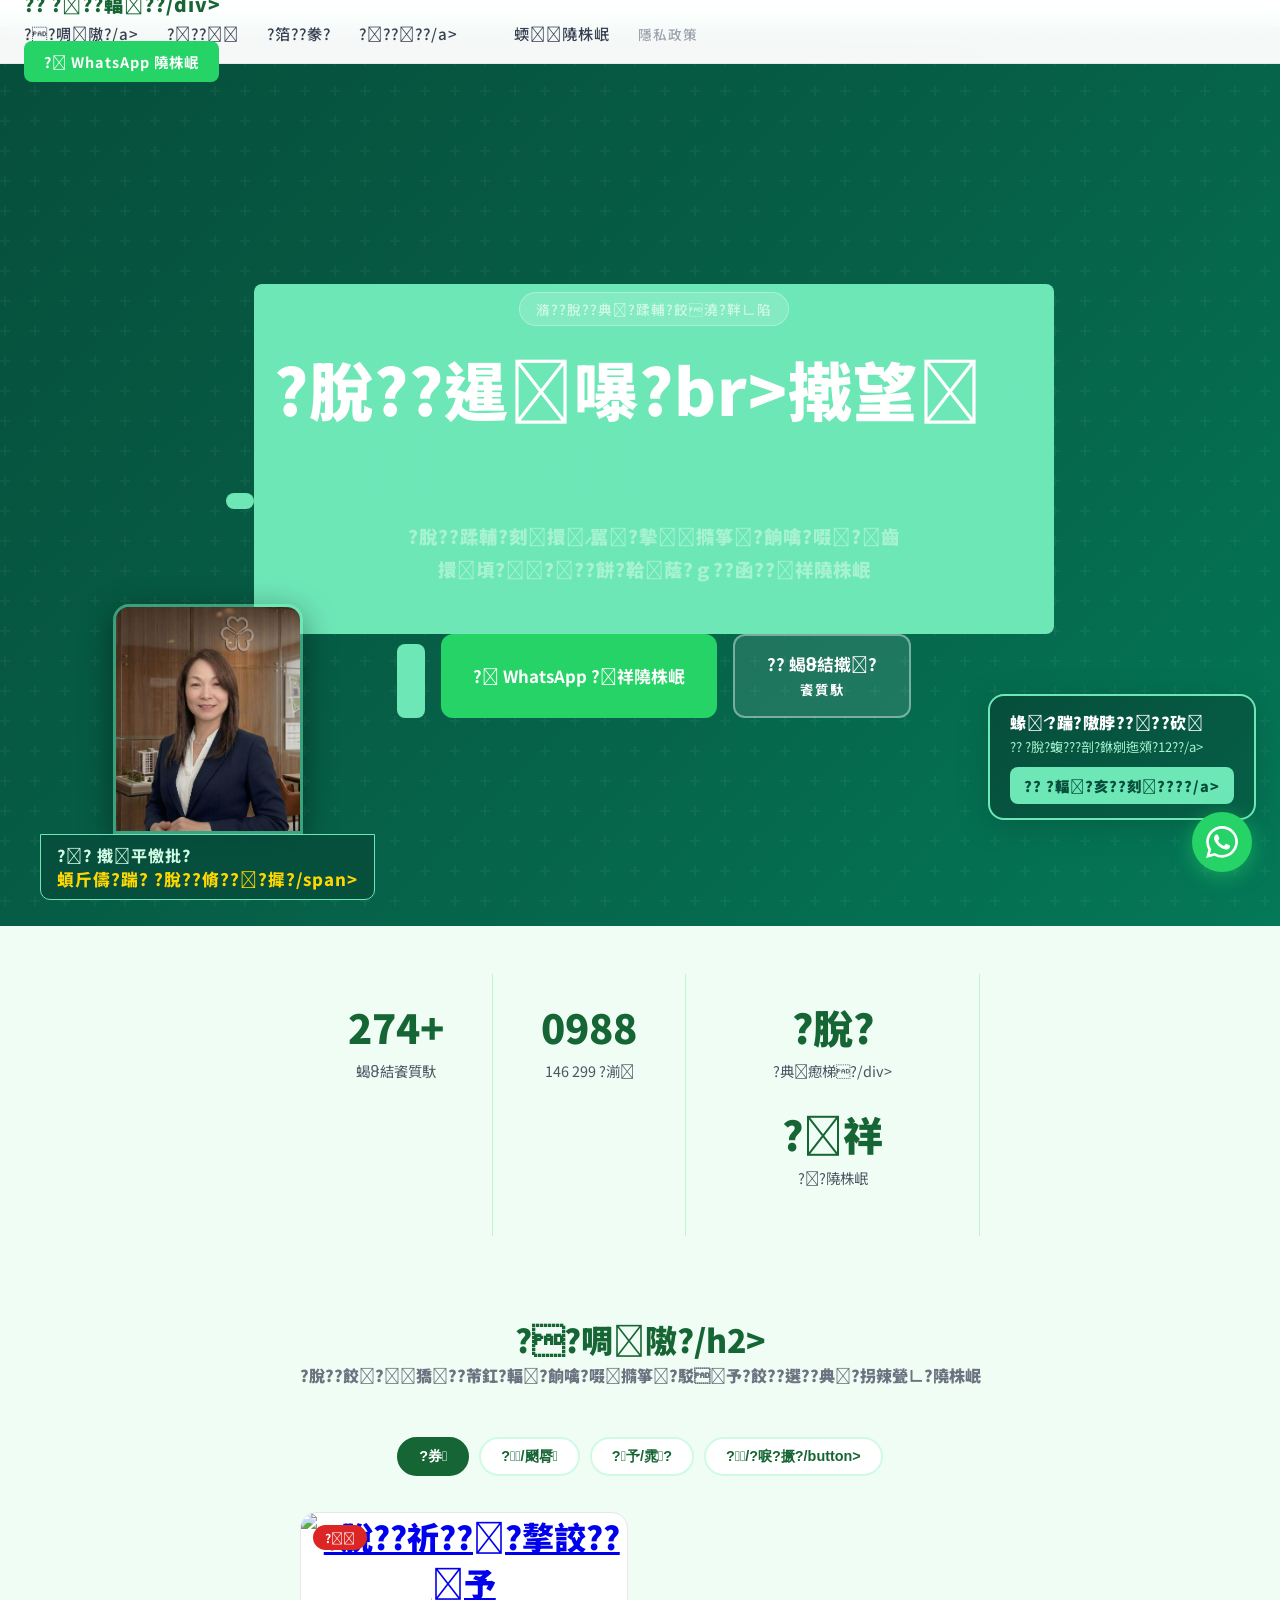
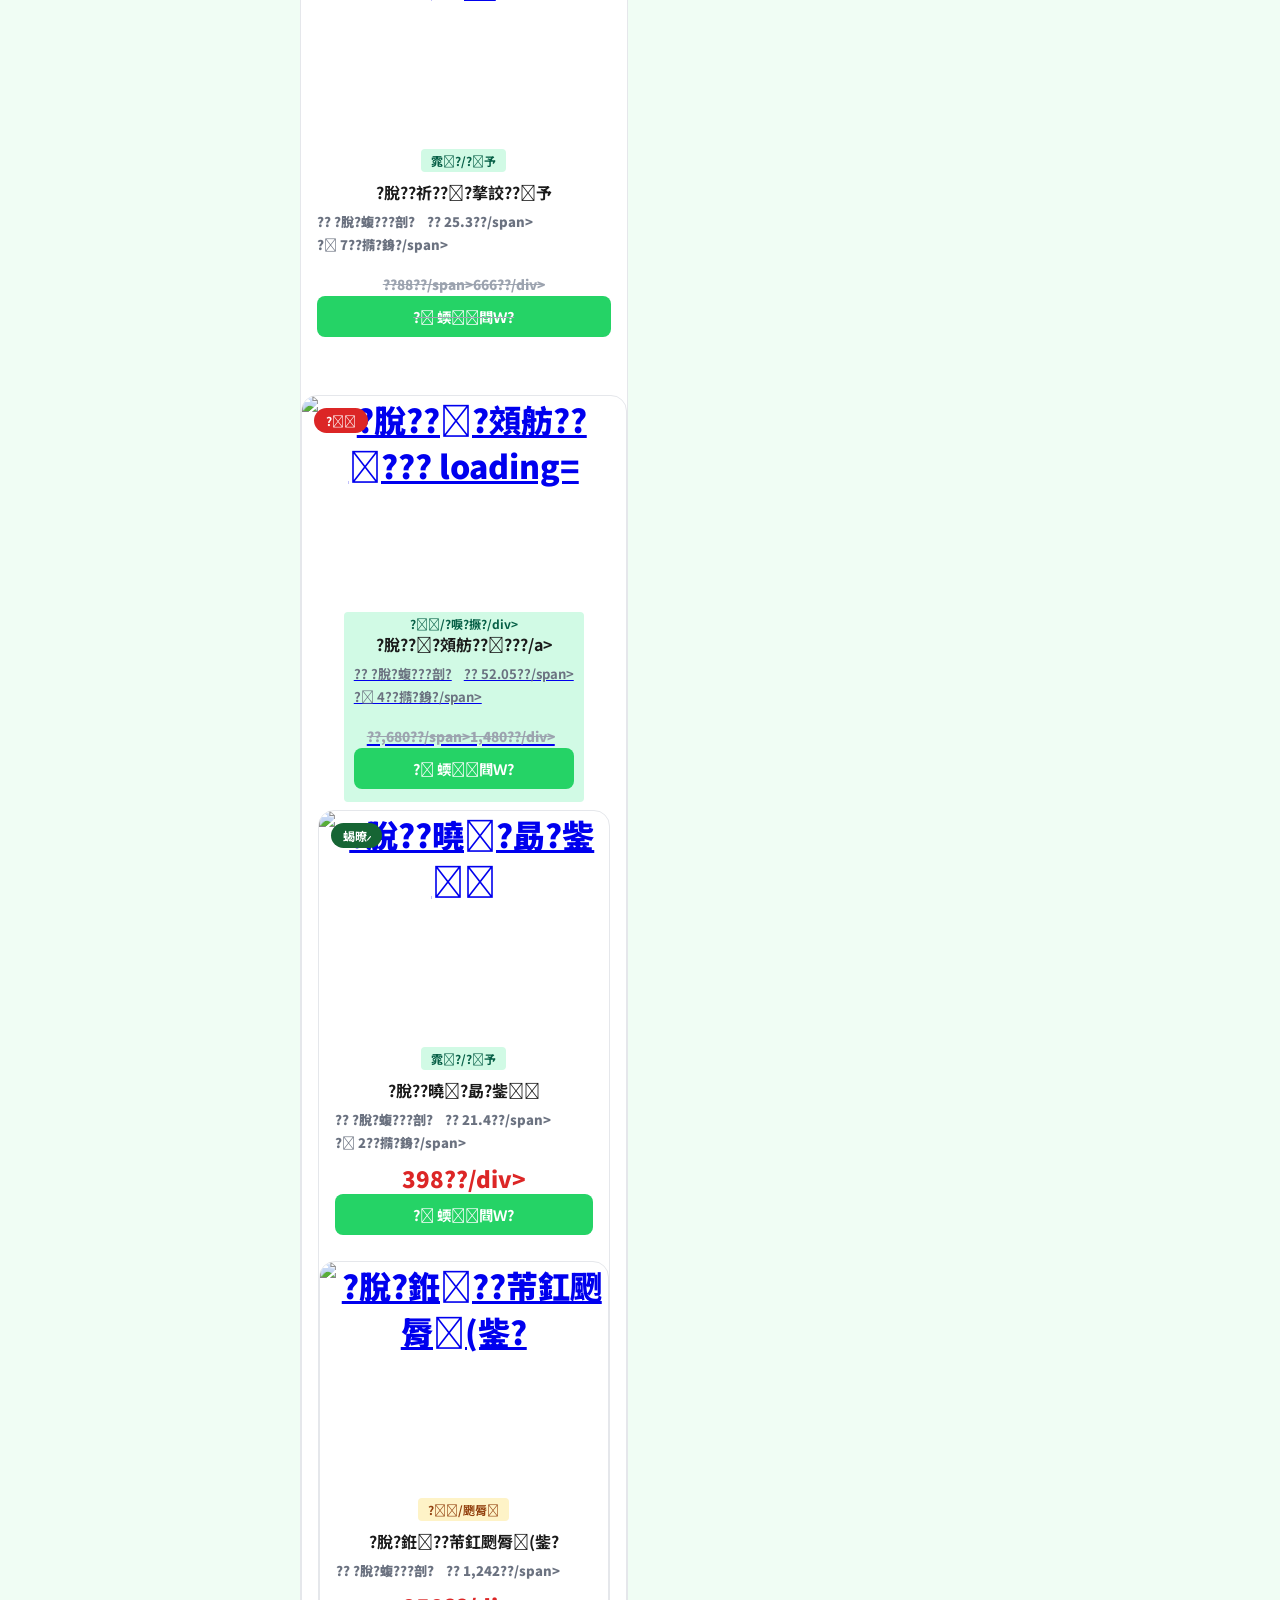
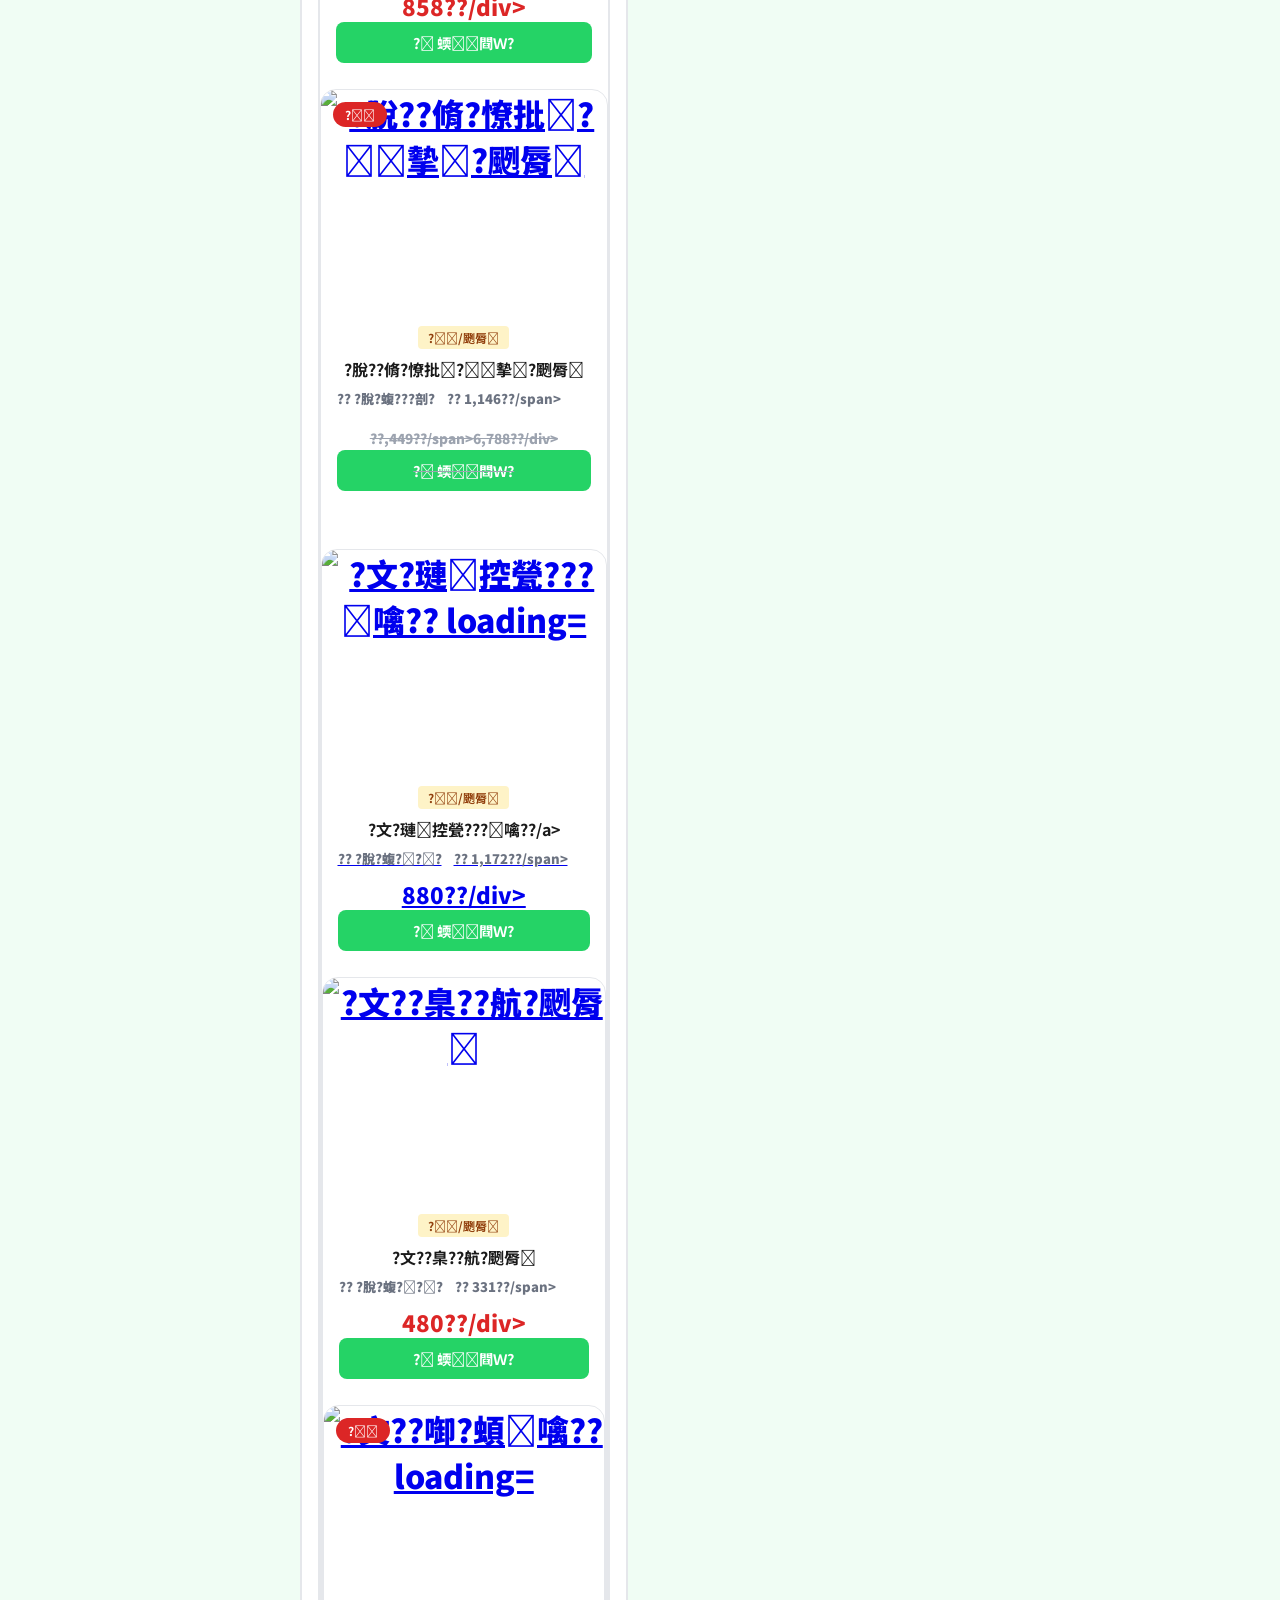
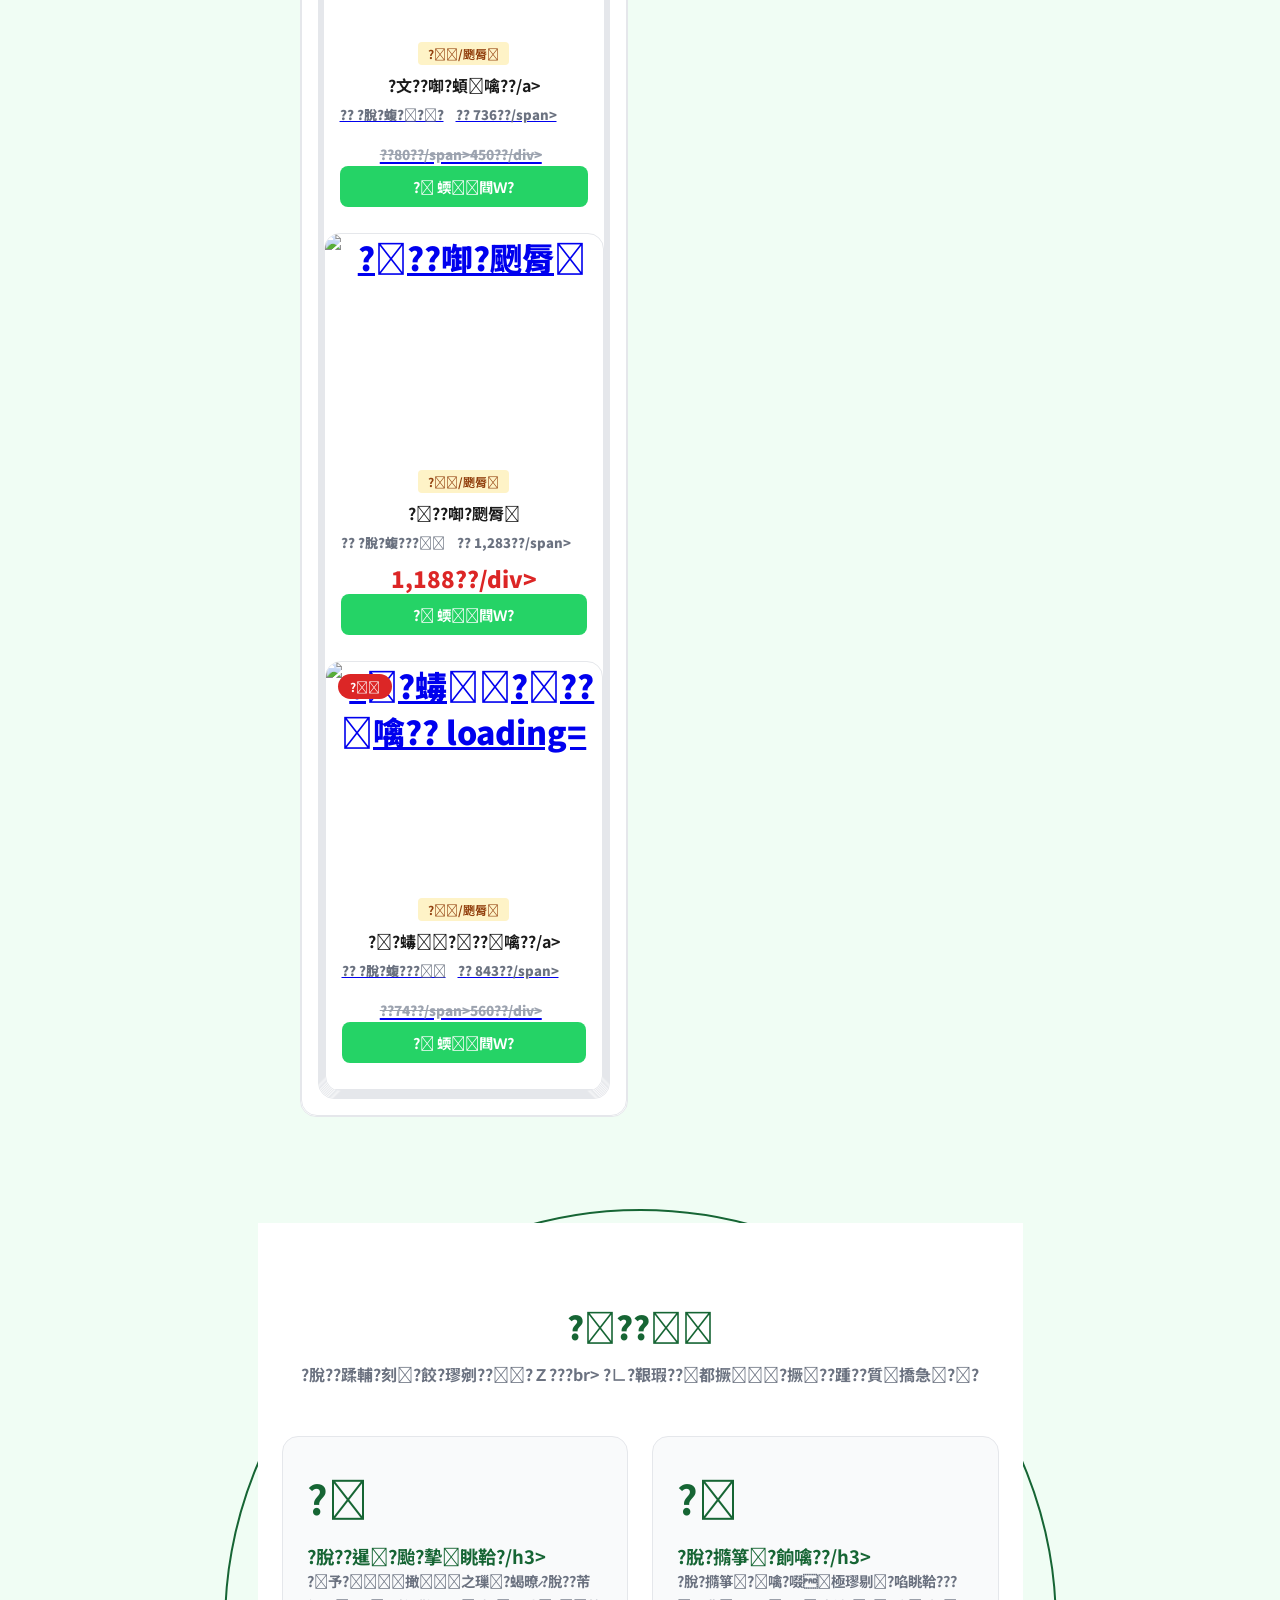
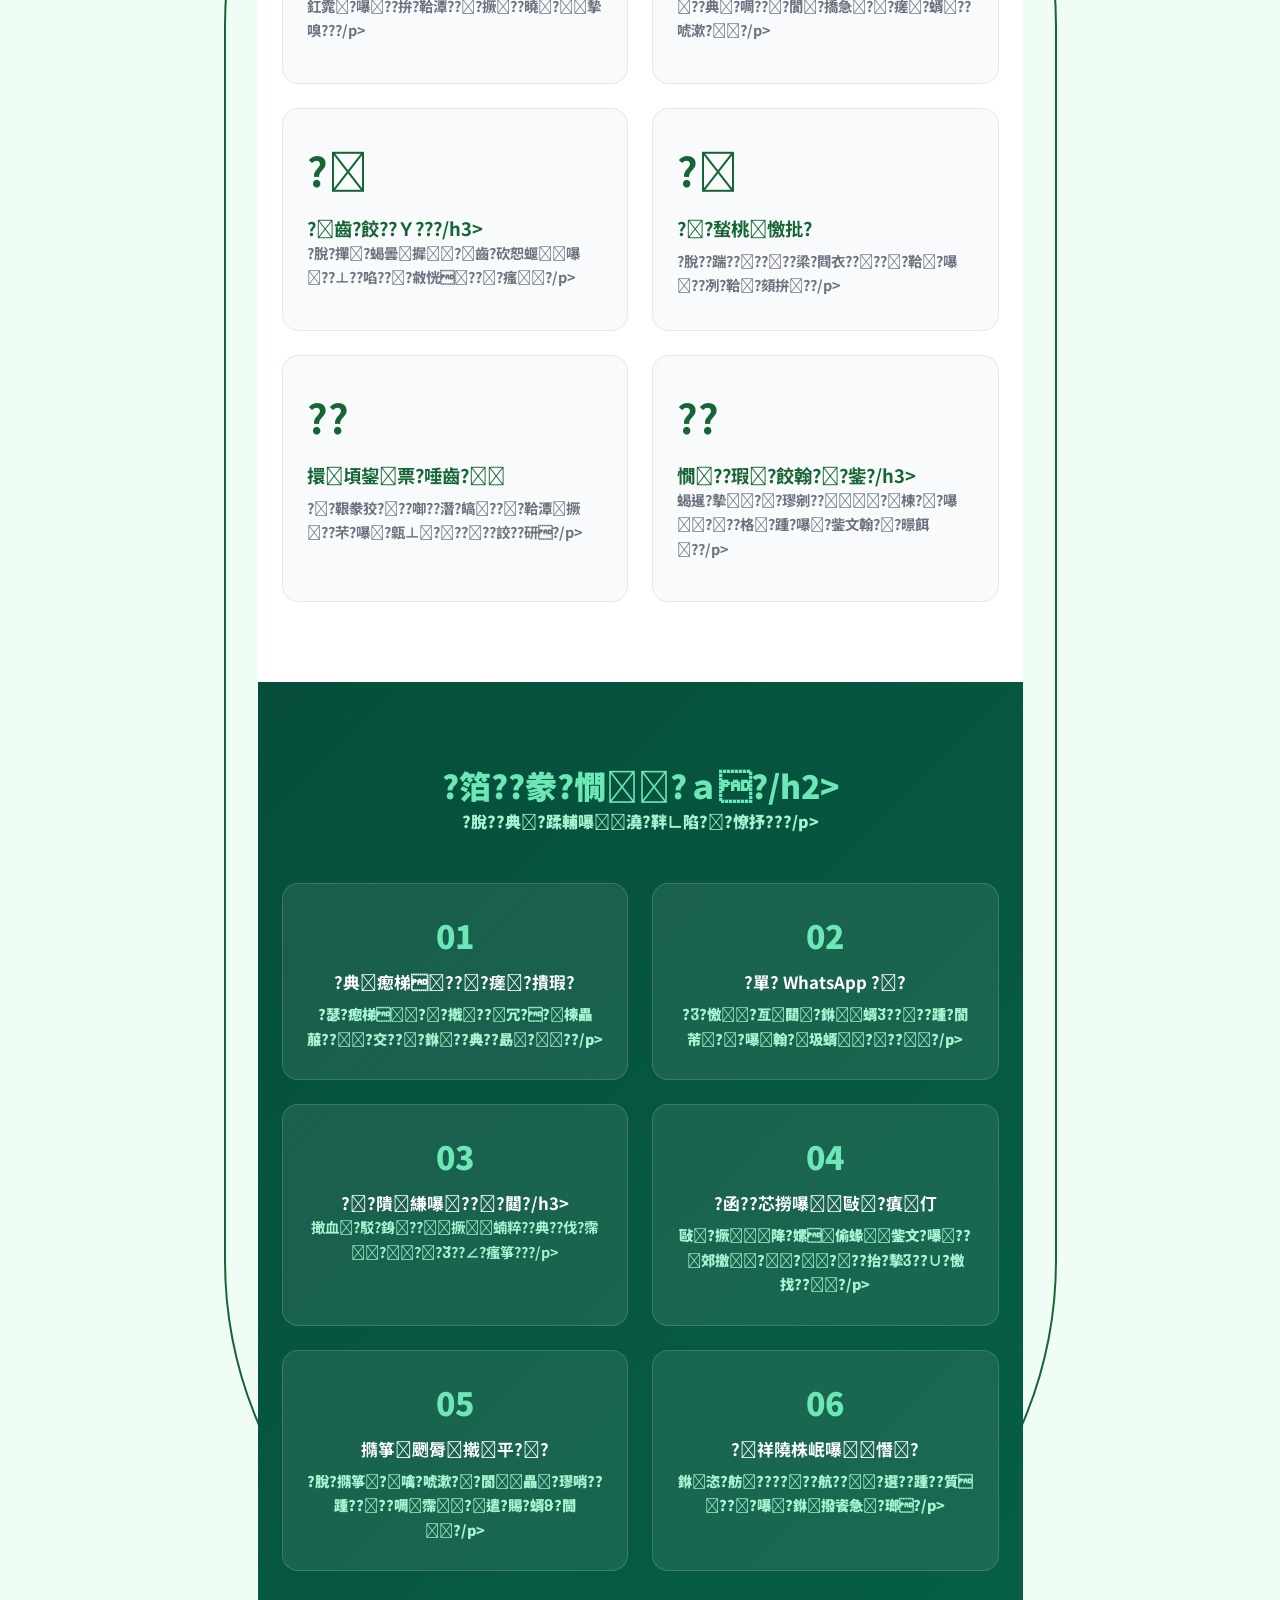
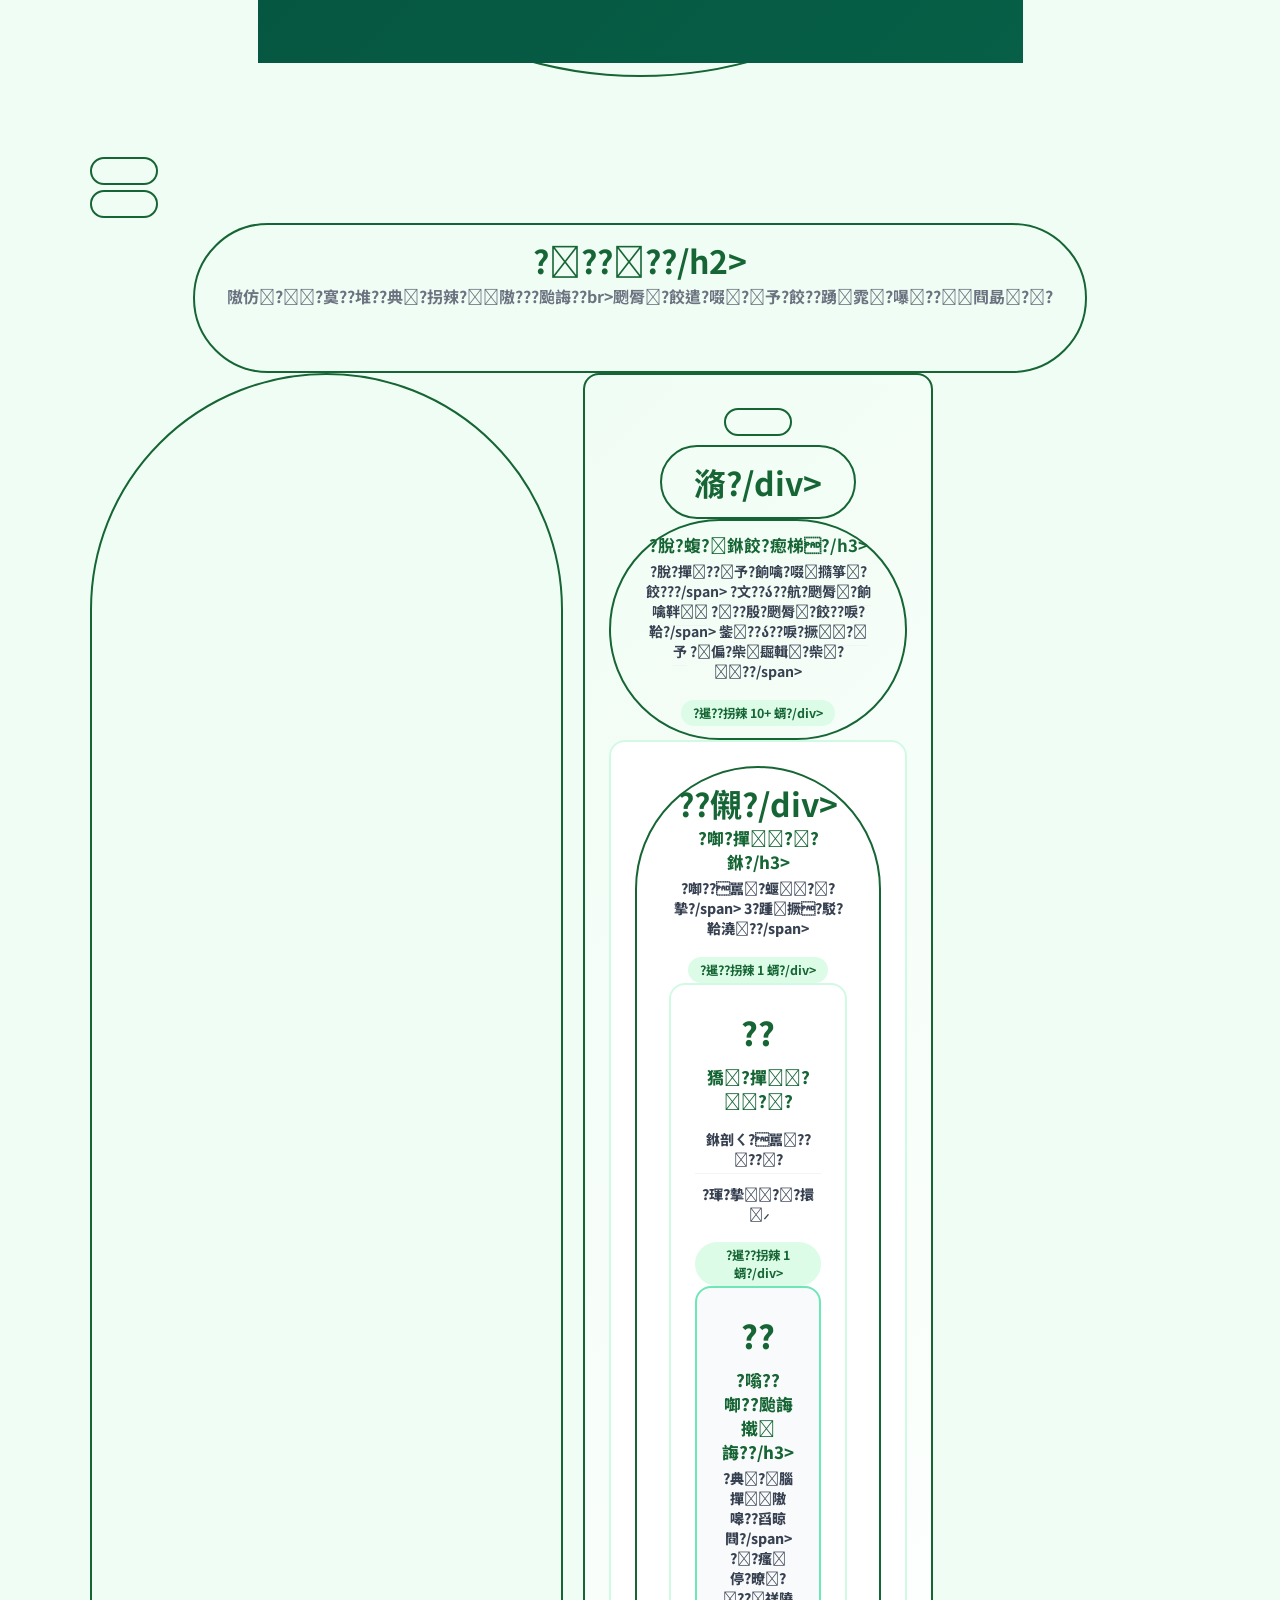
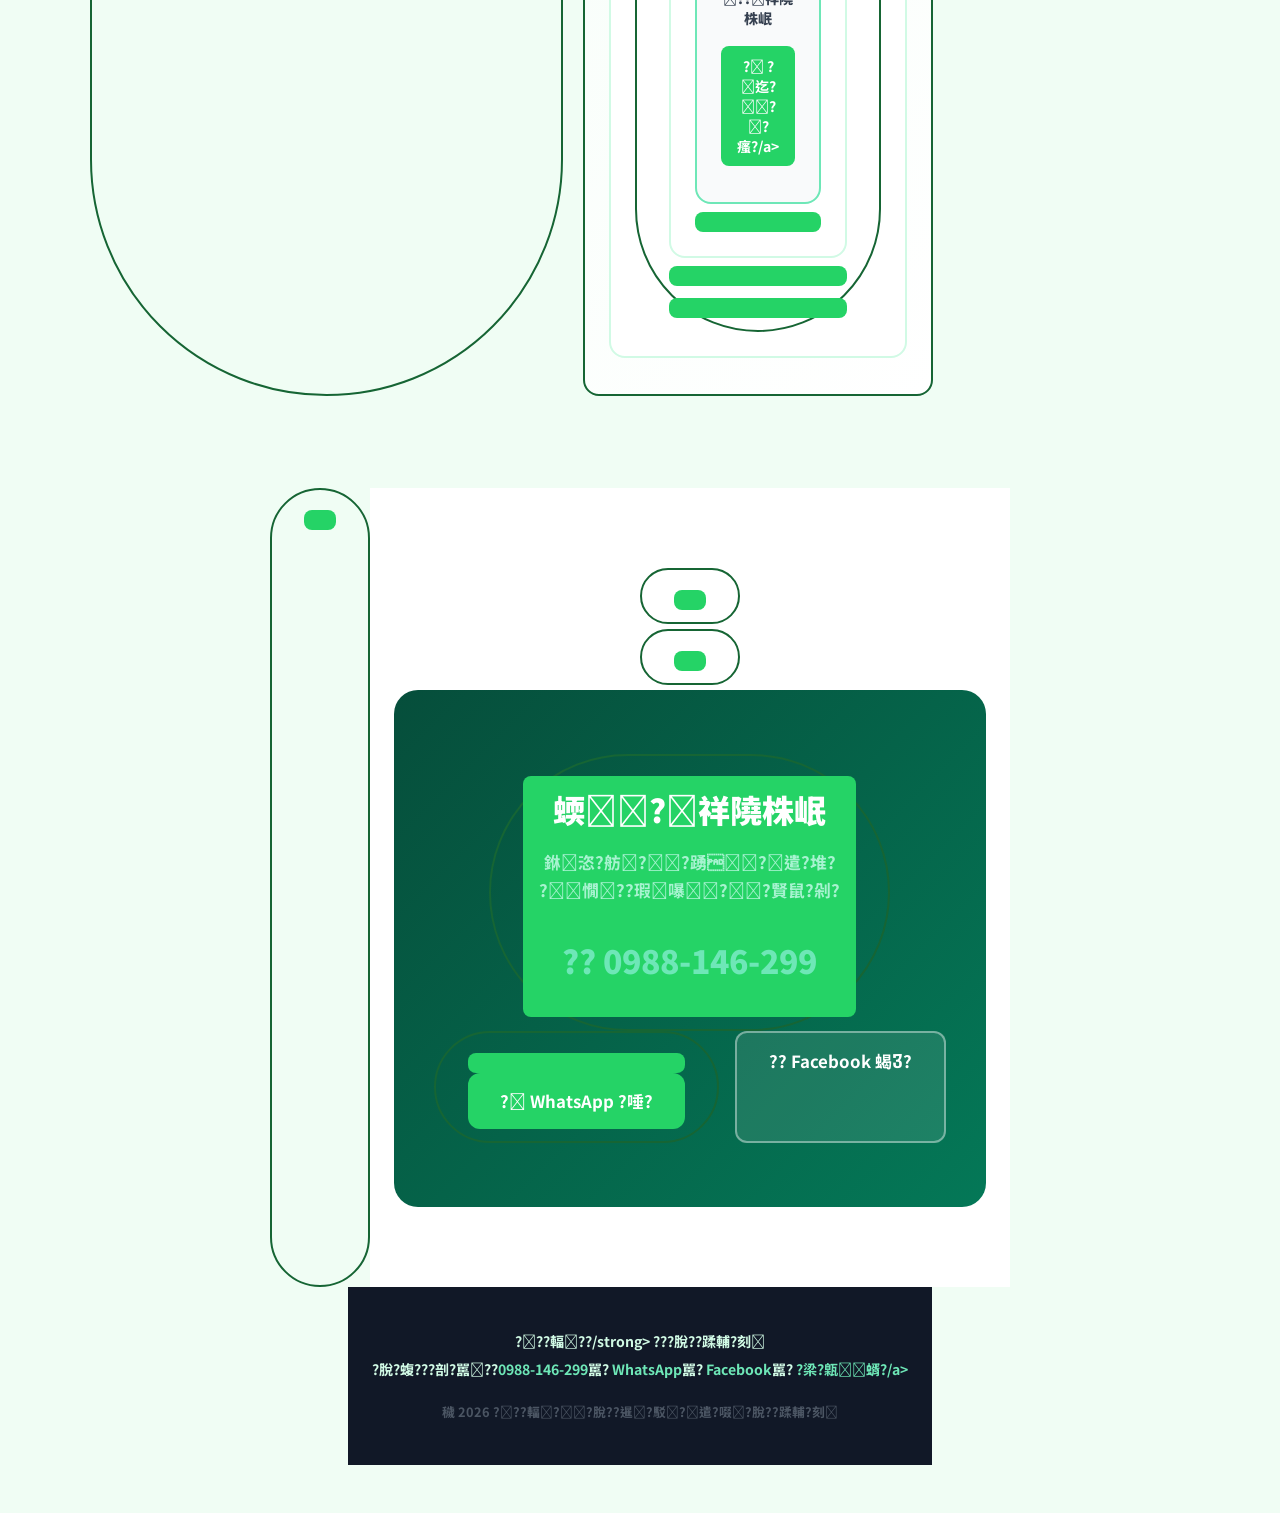
==== commit 2ff5c349: "feat: add privacy policy link to main nav" ====
--- a/index.html
+++ b/index.html
@@ -357,6 +357,7 @@
     <li><a href="#why">?箔??豢?</a></li>
     <li><a href="#areas">?????/a></li>
     <li><a href="#contact">蝡隢株岷</a></li>
+    <li><a href="/privacy.html" style="font-size:0.85rem;color:#9ca3af;">隱私政策</a></li>
   </ul>
   <a class="nav-cta" href="https://wa.me/886988146299" target="_blank">? WhatsApp 隢株岷</a>
 </nav>
@@ -795,9 +796,9 @@
 <!-- FOOTER -->
 <footer>
   <p><strong>???輻??/strong> ???脫??蹂輔?刻</p>
-  <p>?脫?蝮???剖?嚚??<a href="tel:0988146299">0988-146-299</a>嚚?
-     <a href="https://wa.me/886988146299" target="_blank">WhatsApp</a>嚚?
-     <a href="https://www.facebook.com/minjie.realty" target="_blank">Facebook</a>嚚?
+  <p>?脫?蝮???剖?嚚??<a href="tel:0988146299">0988-146-299</a>嚚?
+     <a href="https://wa.me/886988146299" target="_blank">WhatsApp</a>嚚?
+     <a href="https://www.facebook.com/minjie.realty" target="_blank">Facebook</a>嚚?
      <a href="/privacy.html">?梁?甈蝑?/a>
   </p>
   <p style="margin-top:16px; font-size:0.8rem; color:#4b5563;">
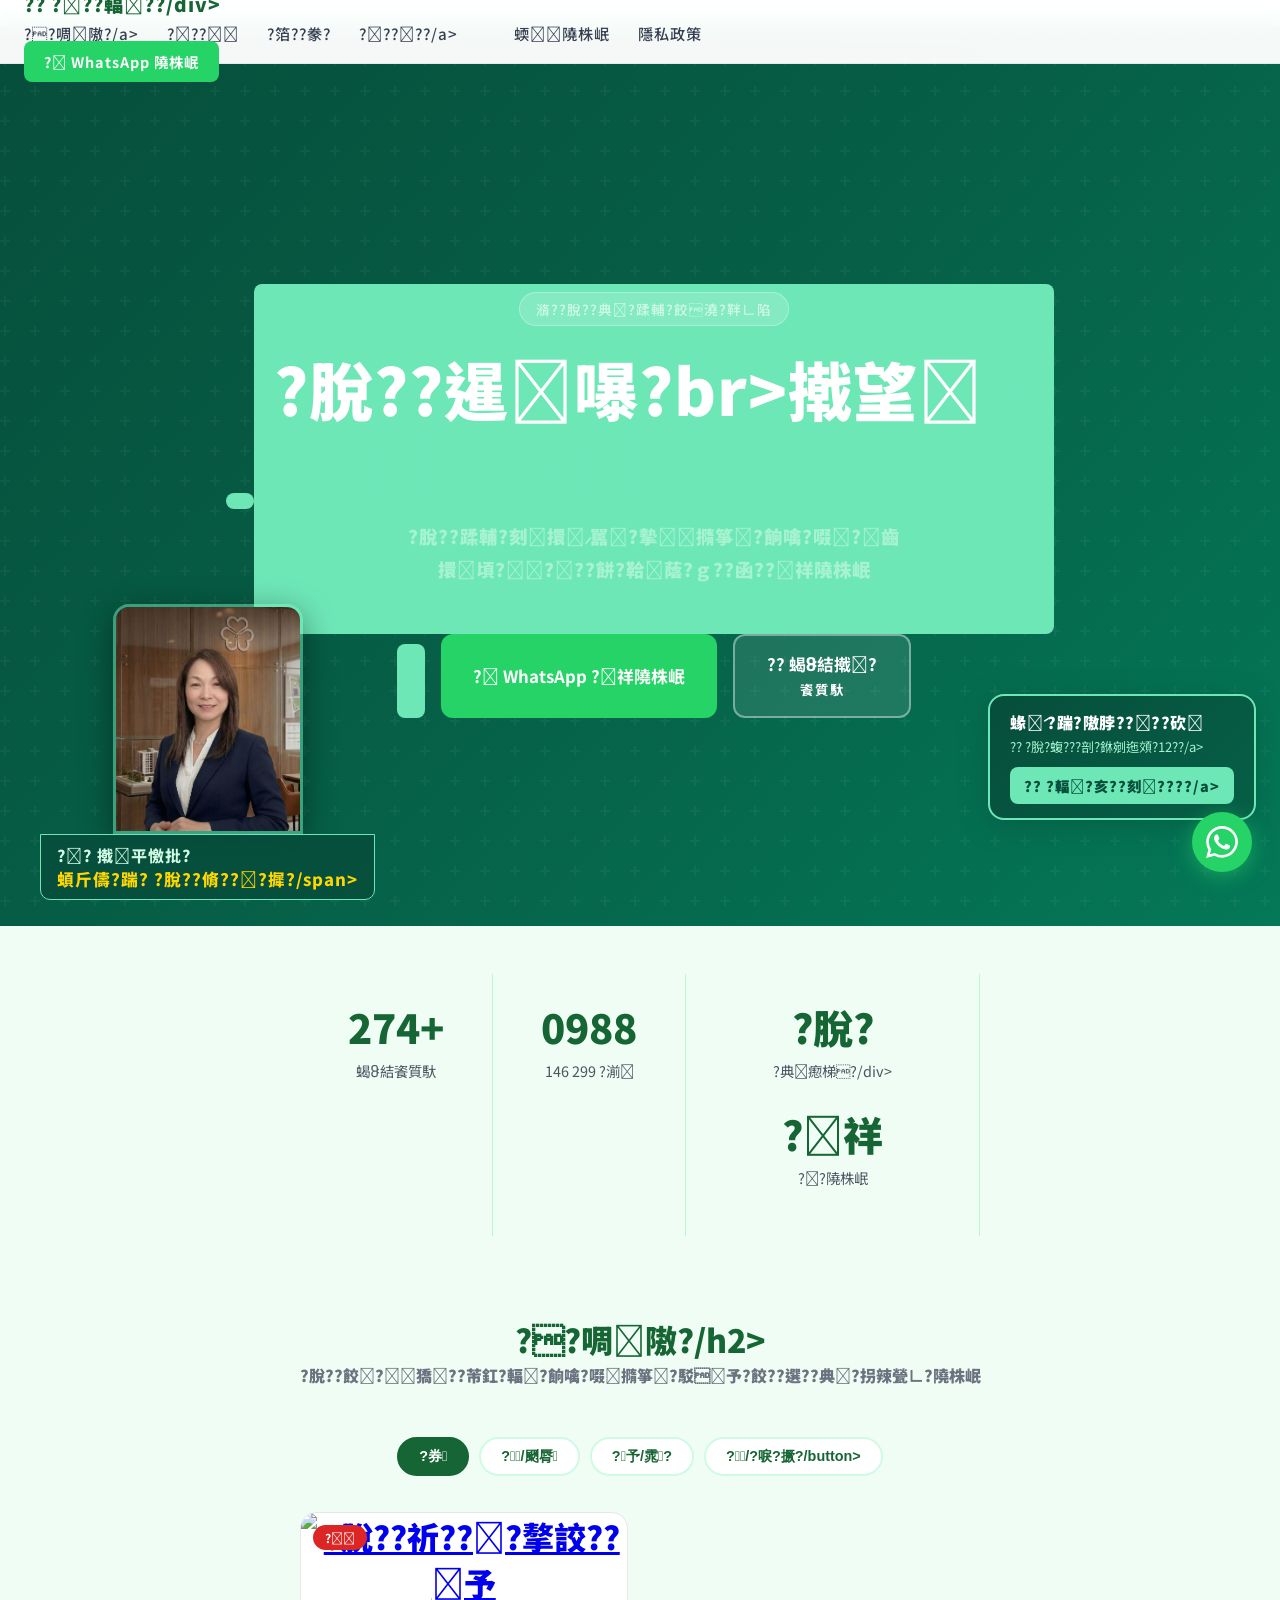
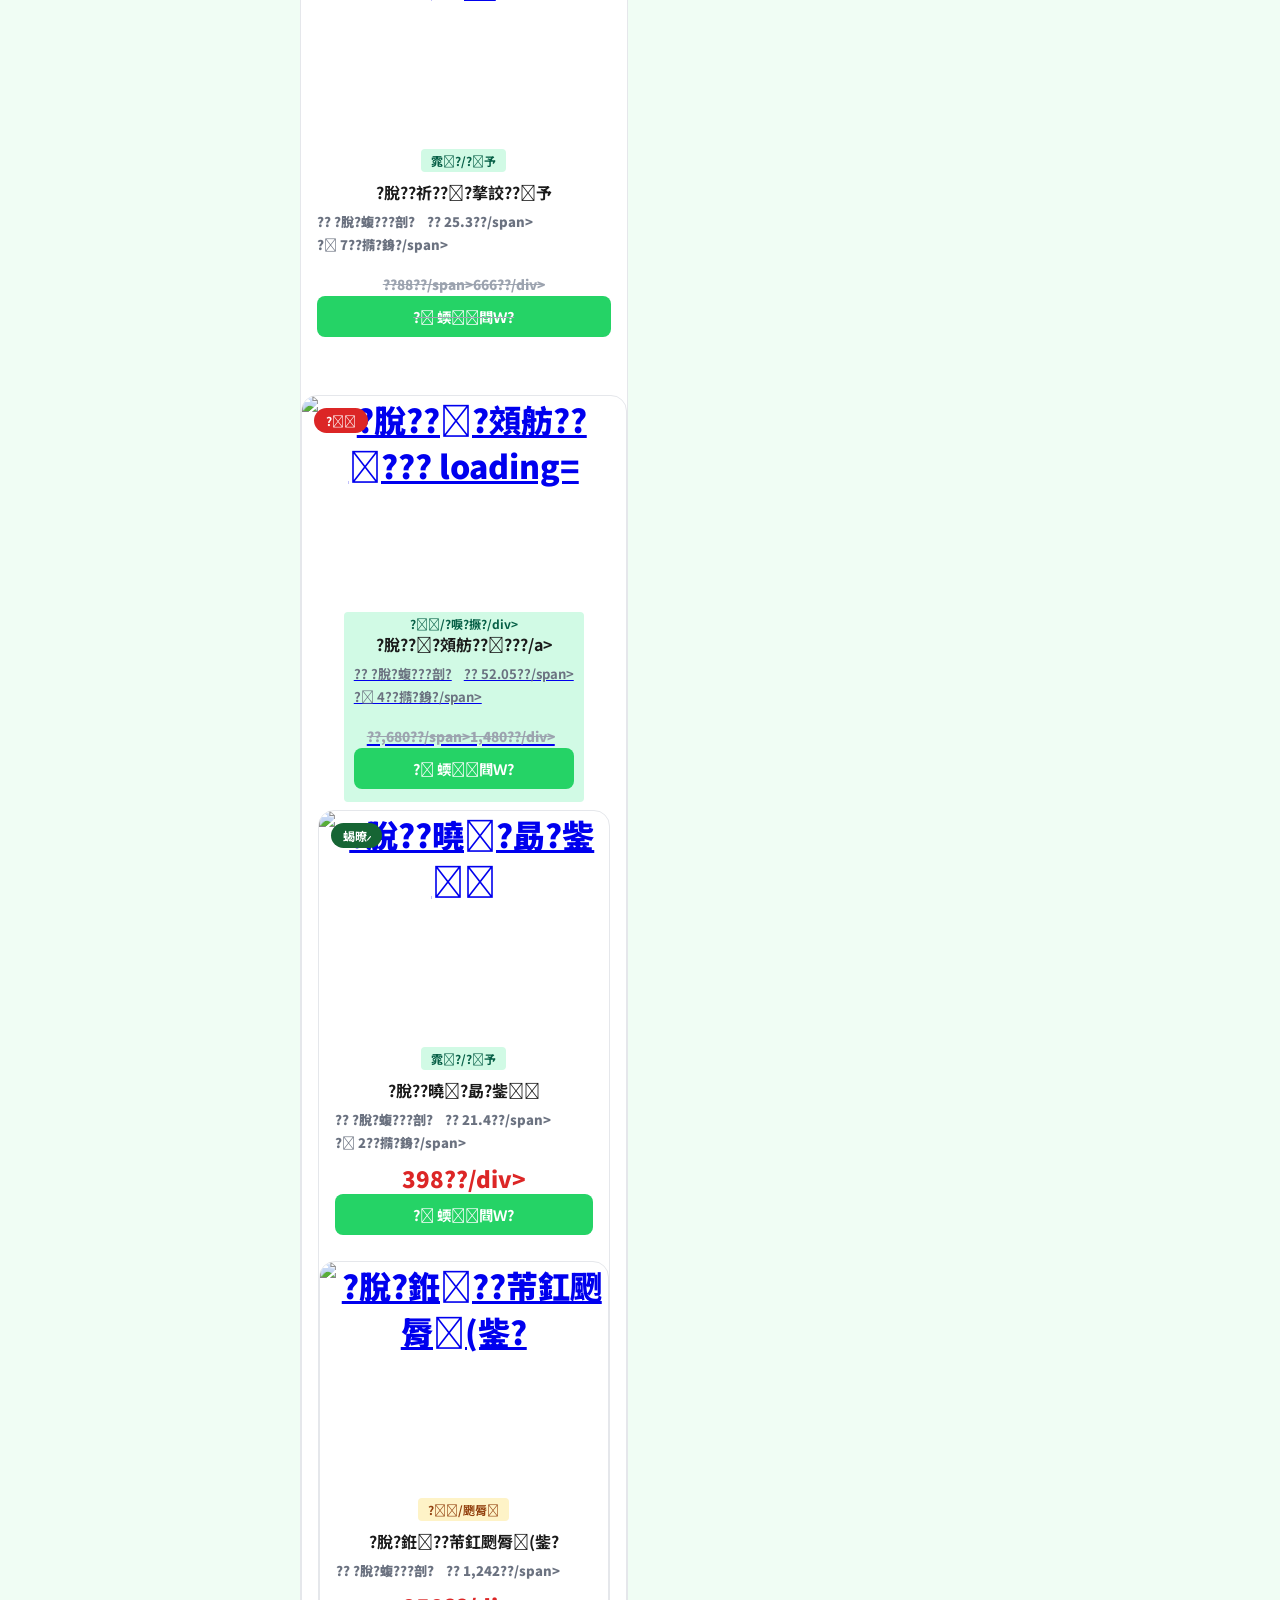
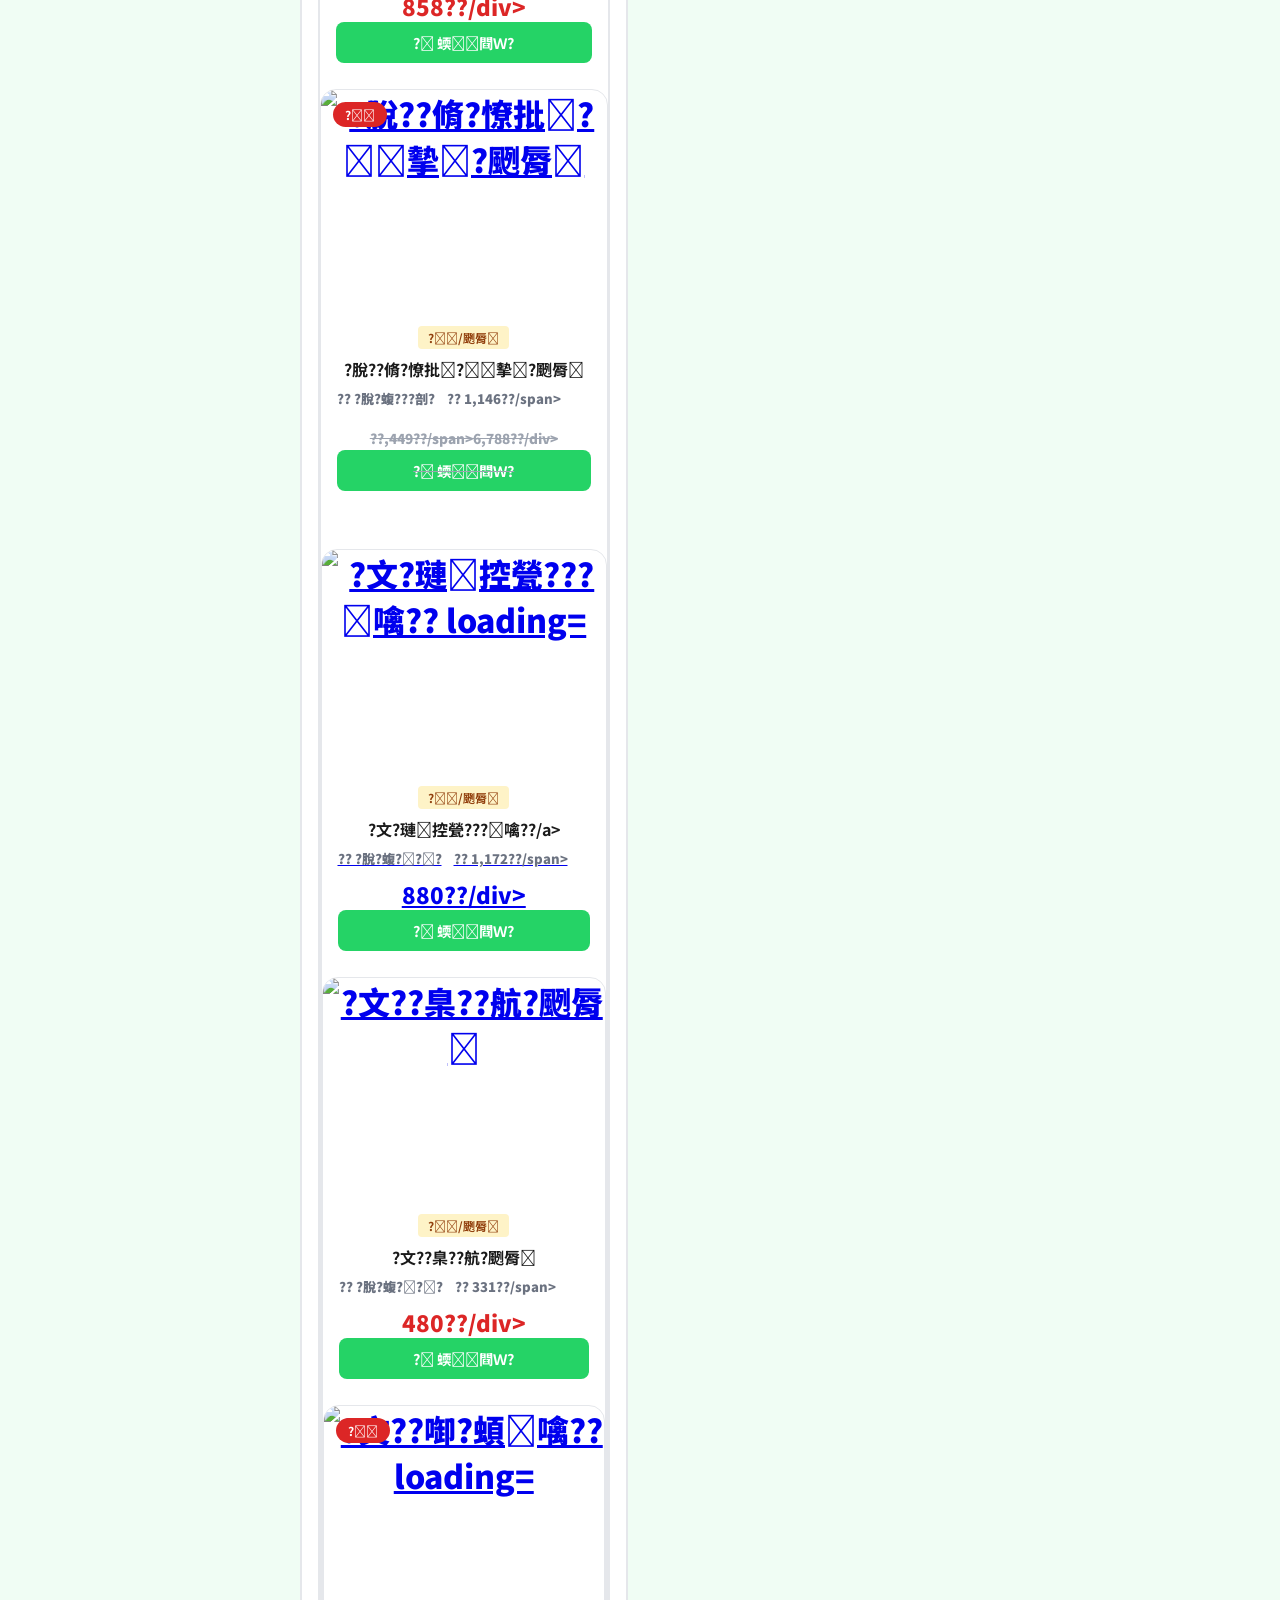
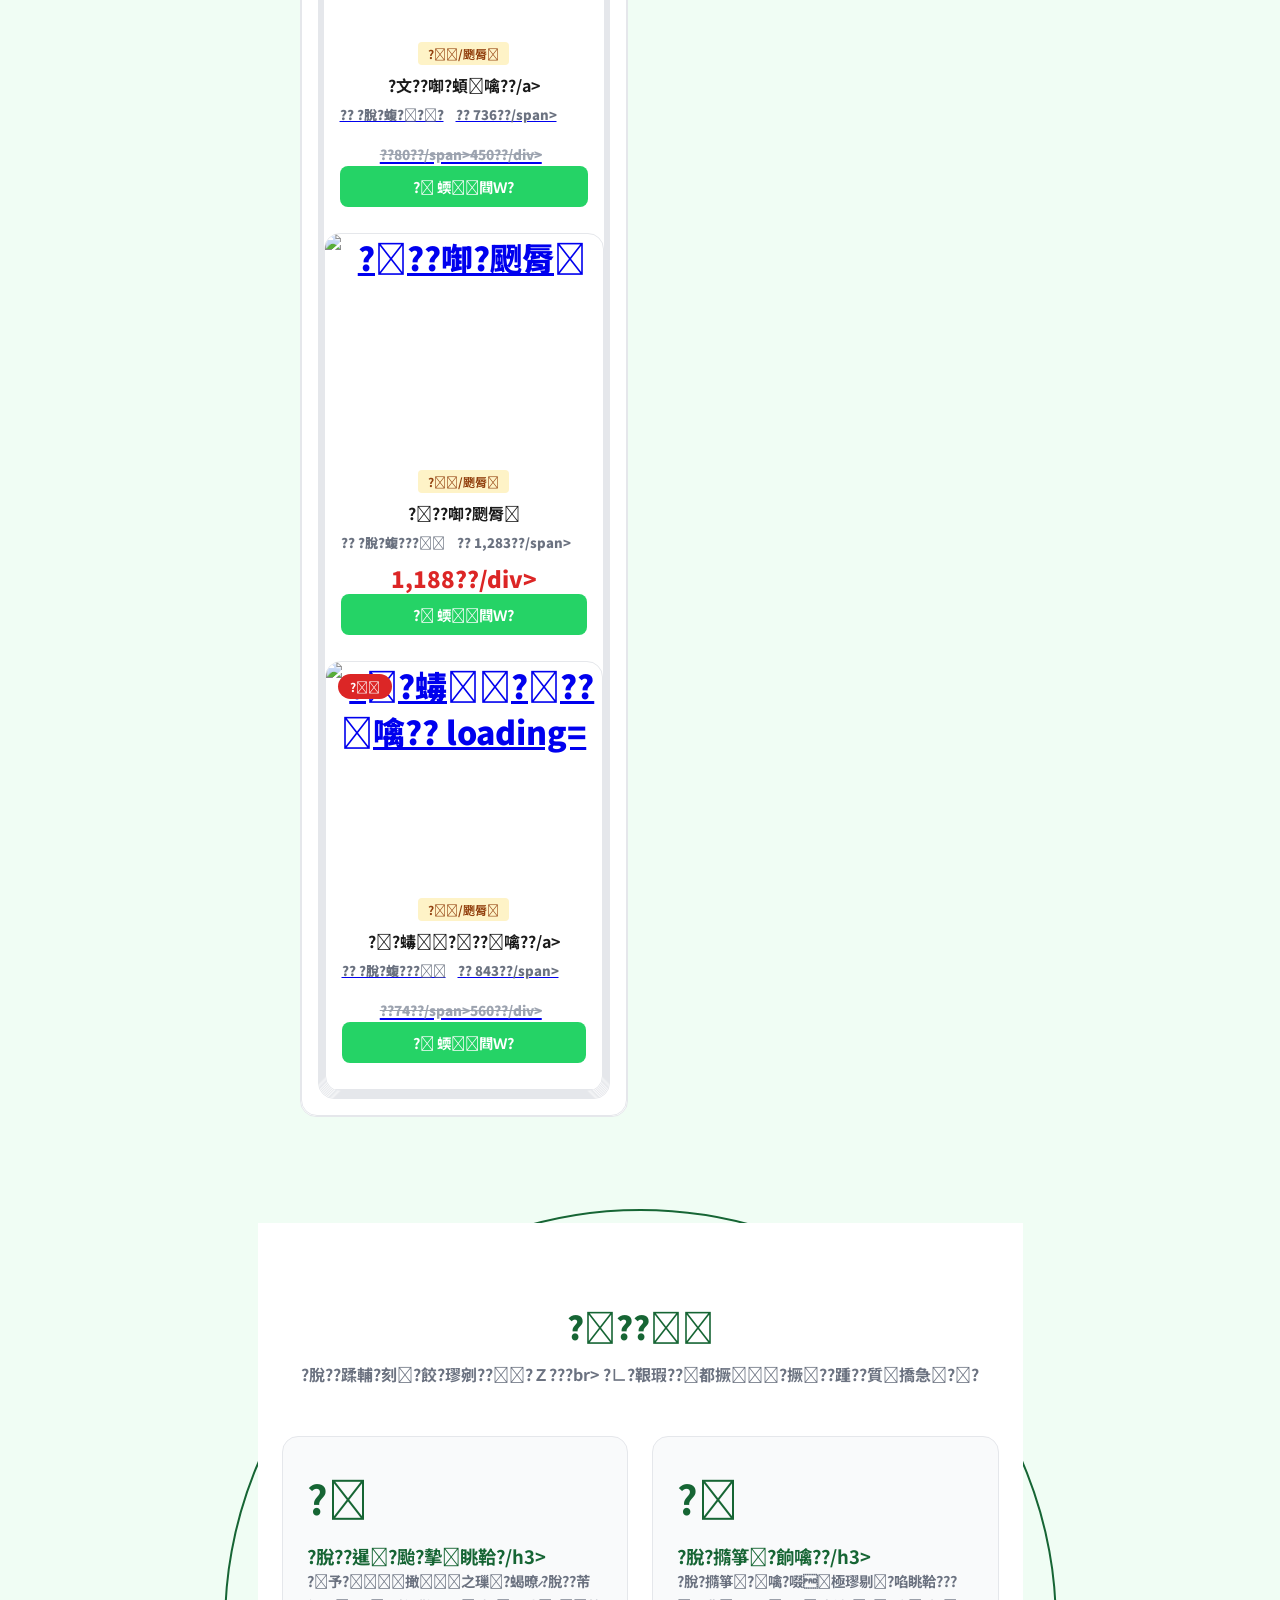
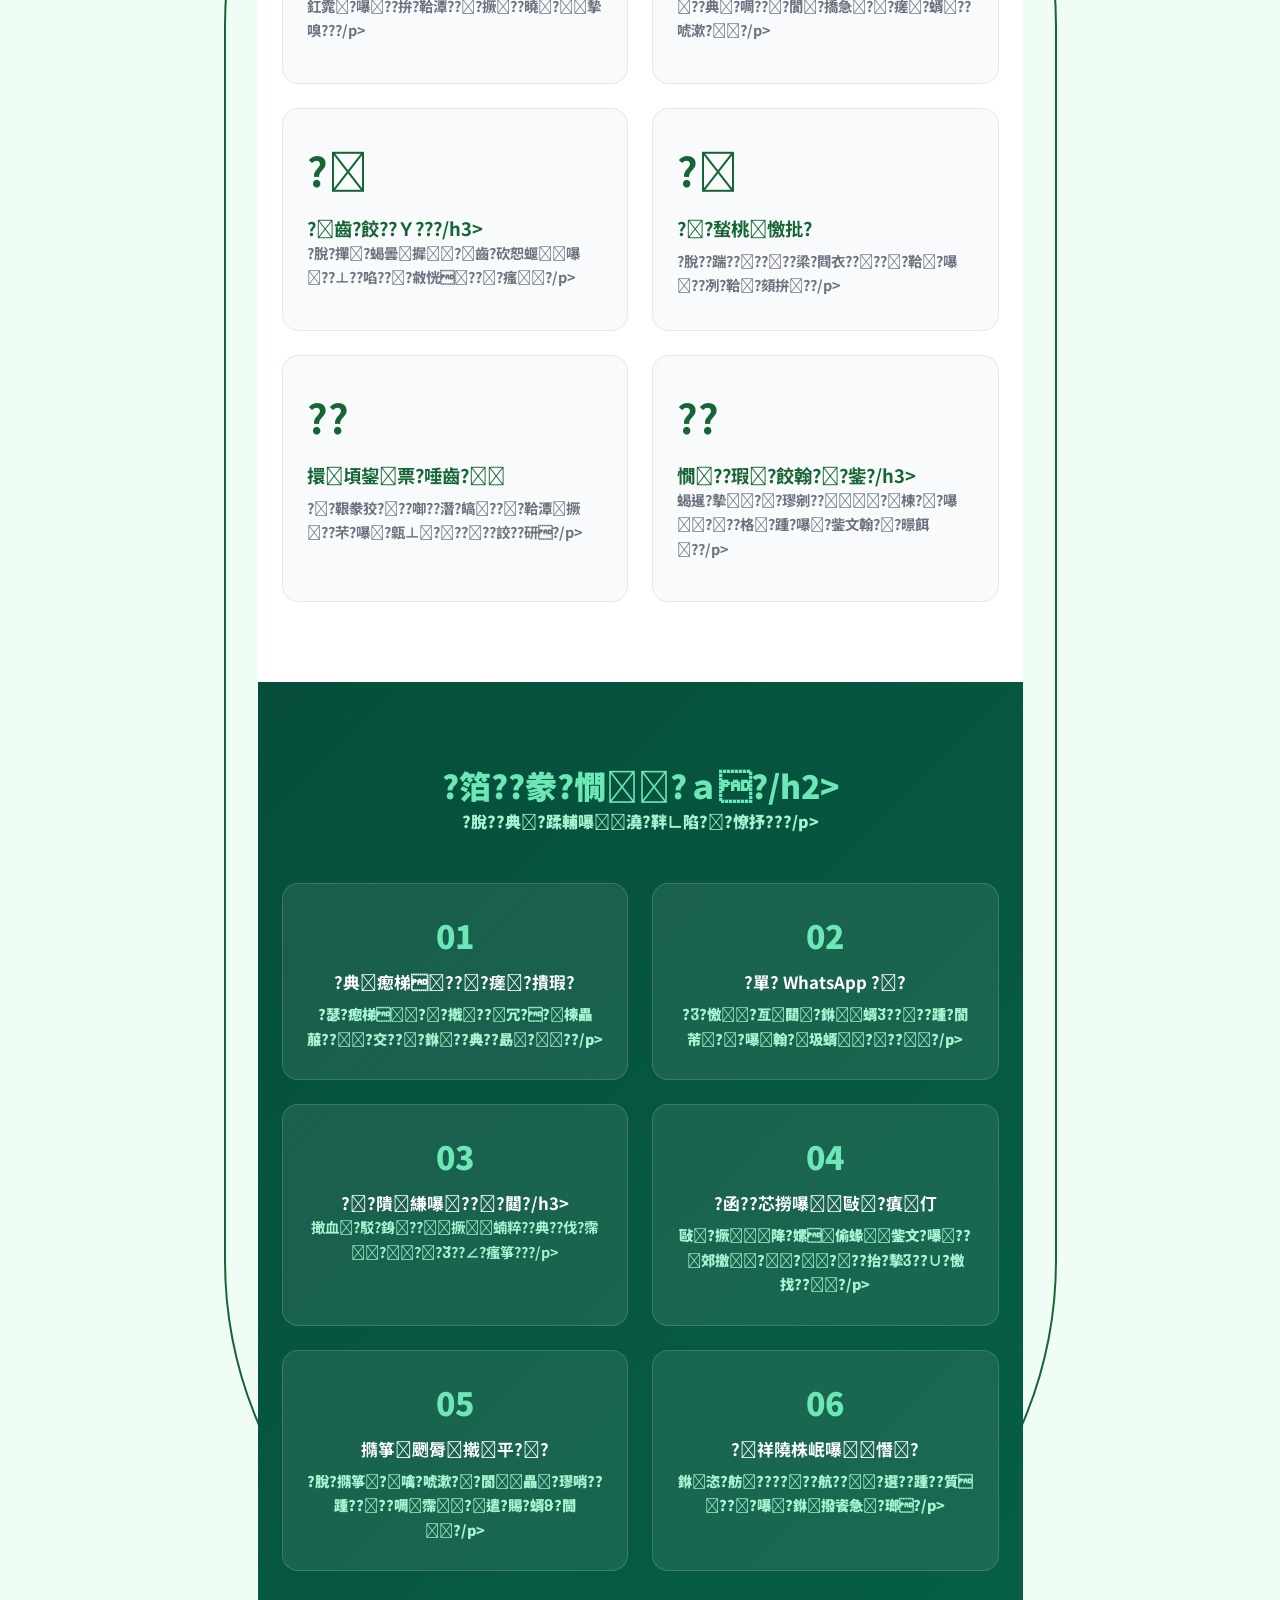
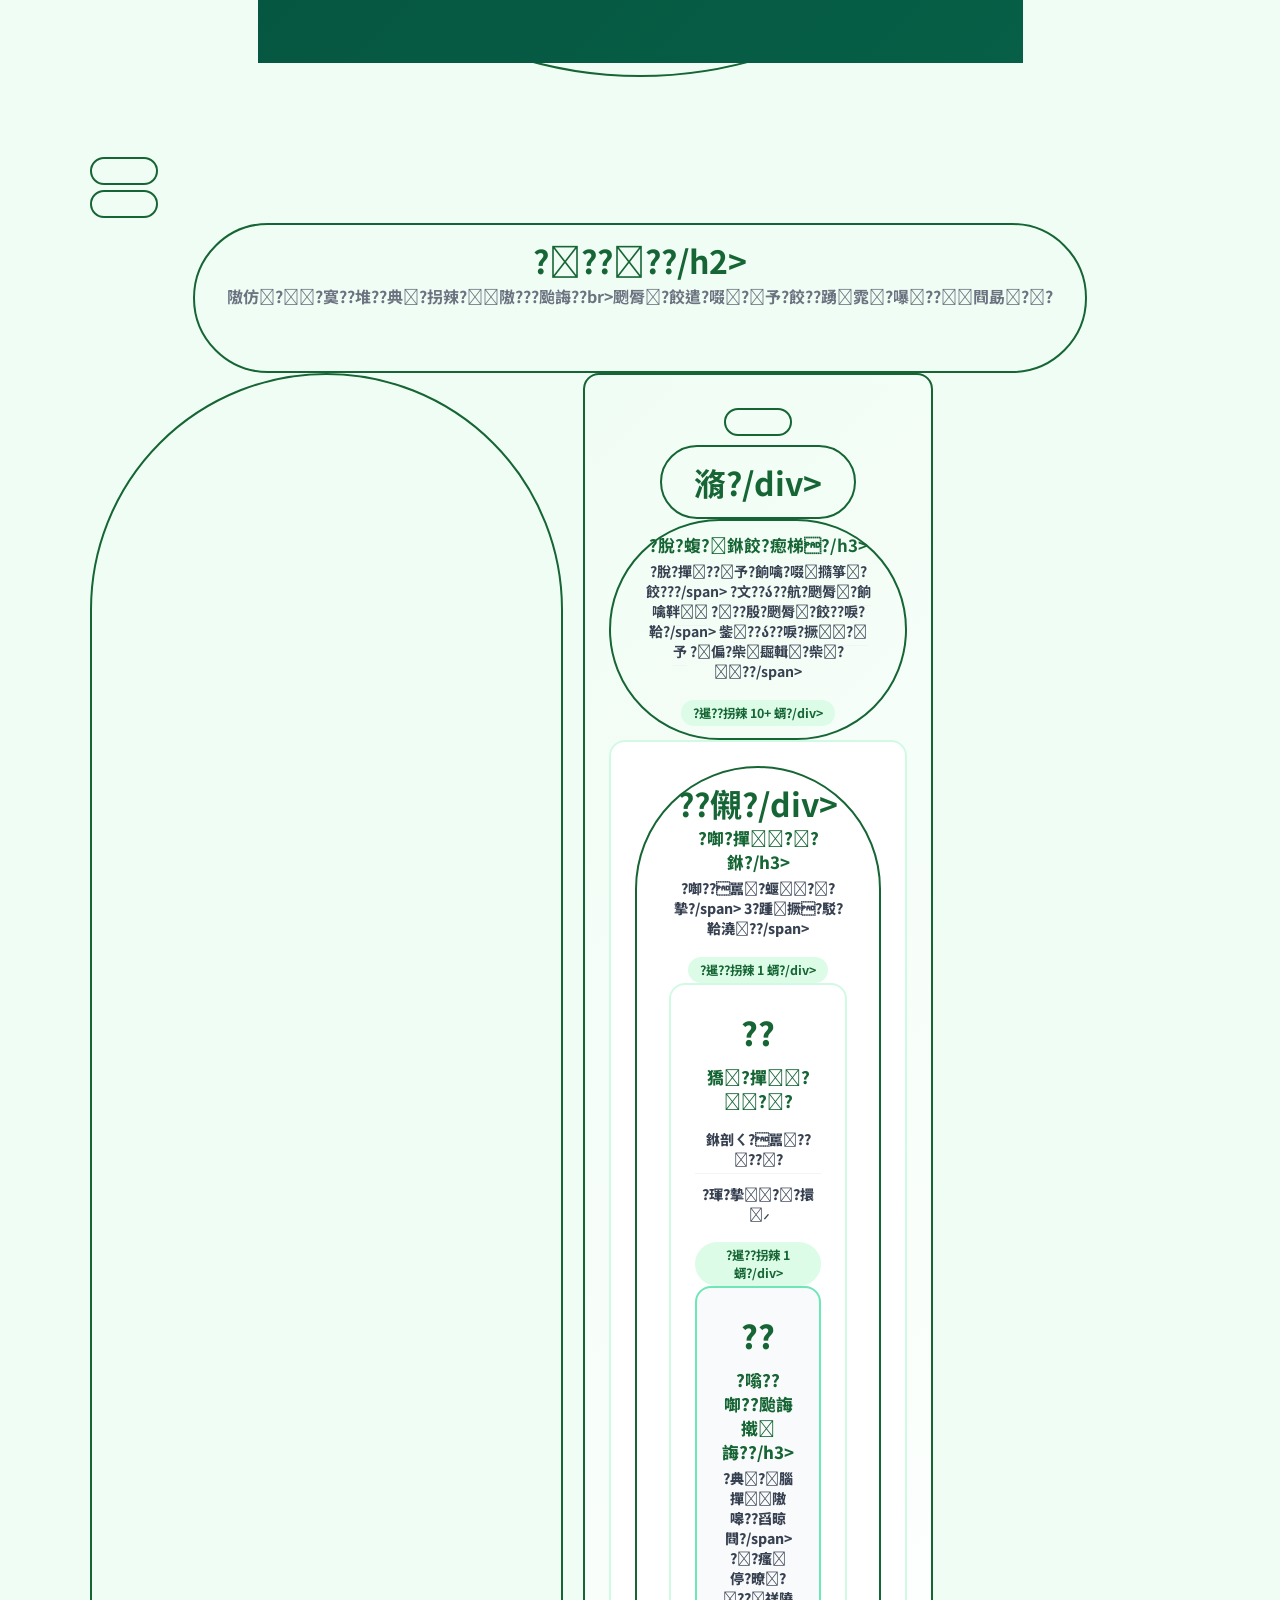
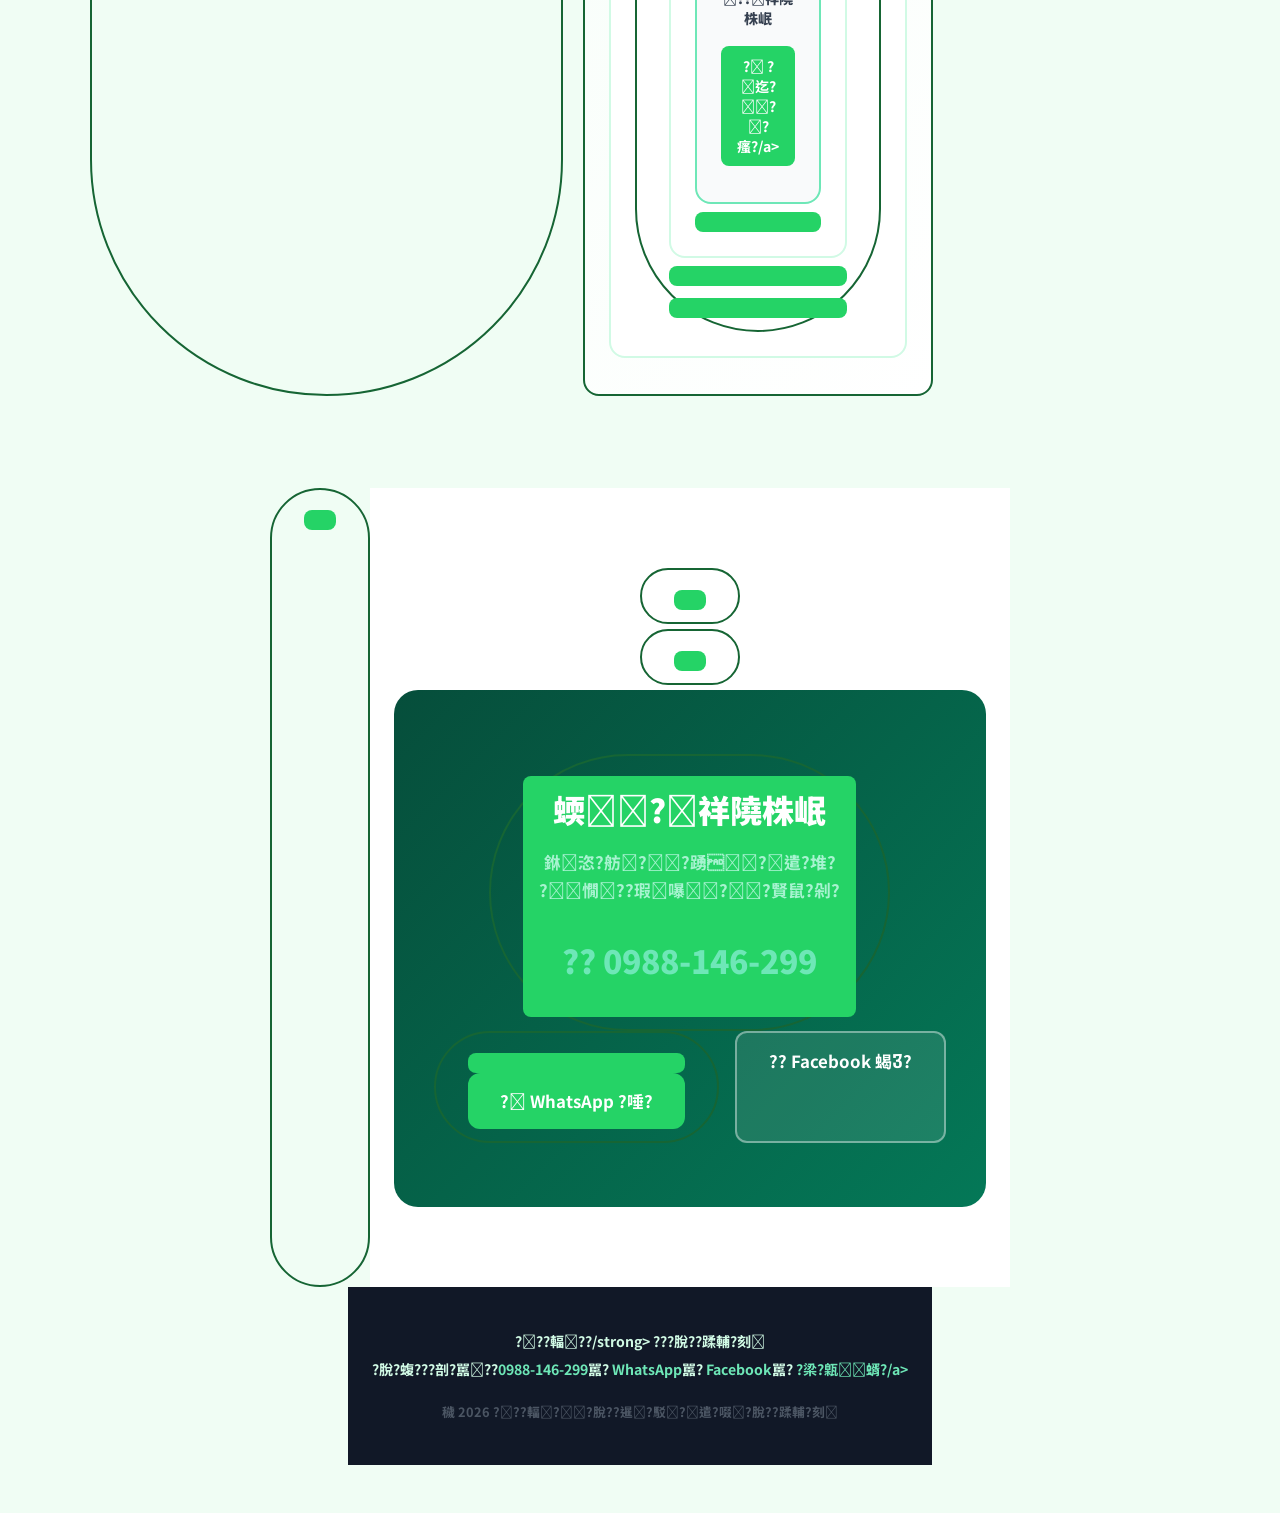
==== commit fa50859a: "fix: fix privacy nav link color to match other links" ====
--- a/index.html
+++ b/index.html
@@ -357,7 +357,7 @@
     <li><a href="#why">?箔??豢?</a></li>
     <li><a href="#areas">?????/a></li>
     <li><a href="#contact">蝡隢株岷</a></li>
-    <li><a href="/privacy.html" style="font-size:0.85rem;color:#9ca3af;">隱私政策</a></li>
+    <li><a href="/privacy.html">隱私政策</a></li>
   </ul>
   <a class="nav-cta" href="https://wa.me/886988146299" target="_blank">? WhatsApp 隢株岷</a>
 </nav>
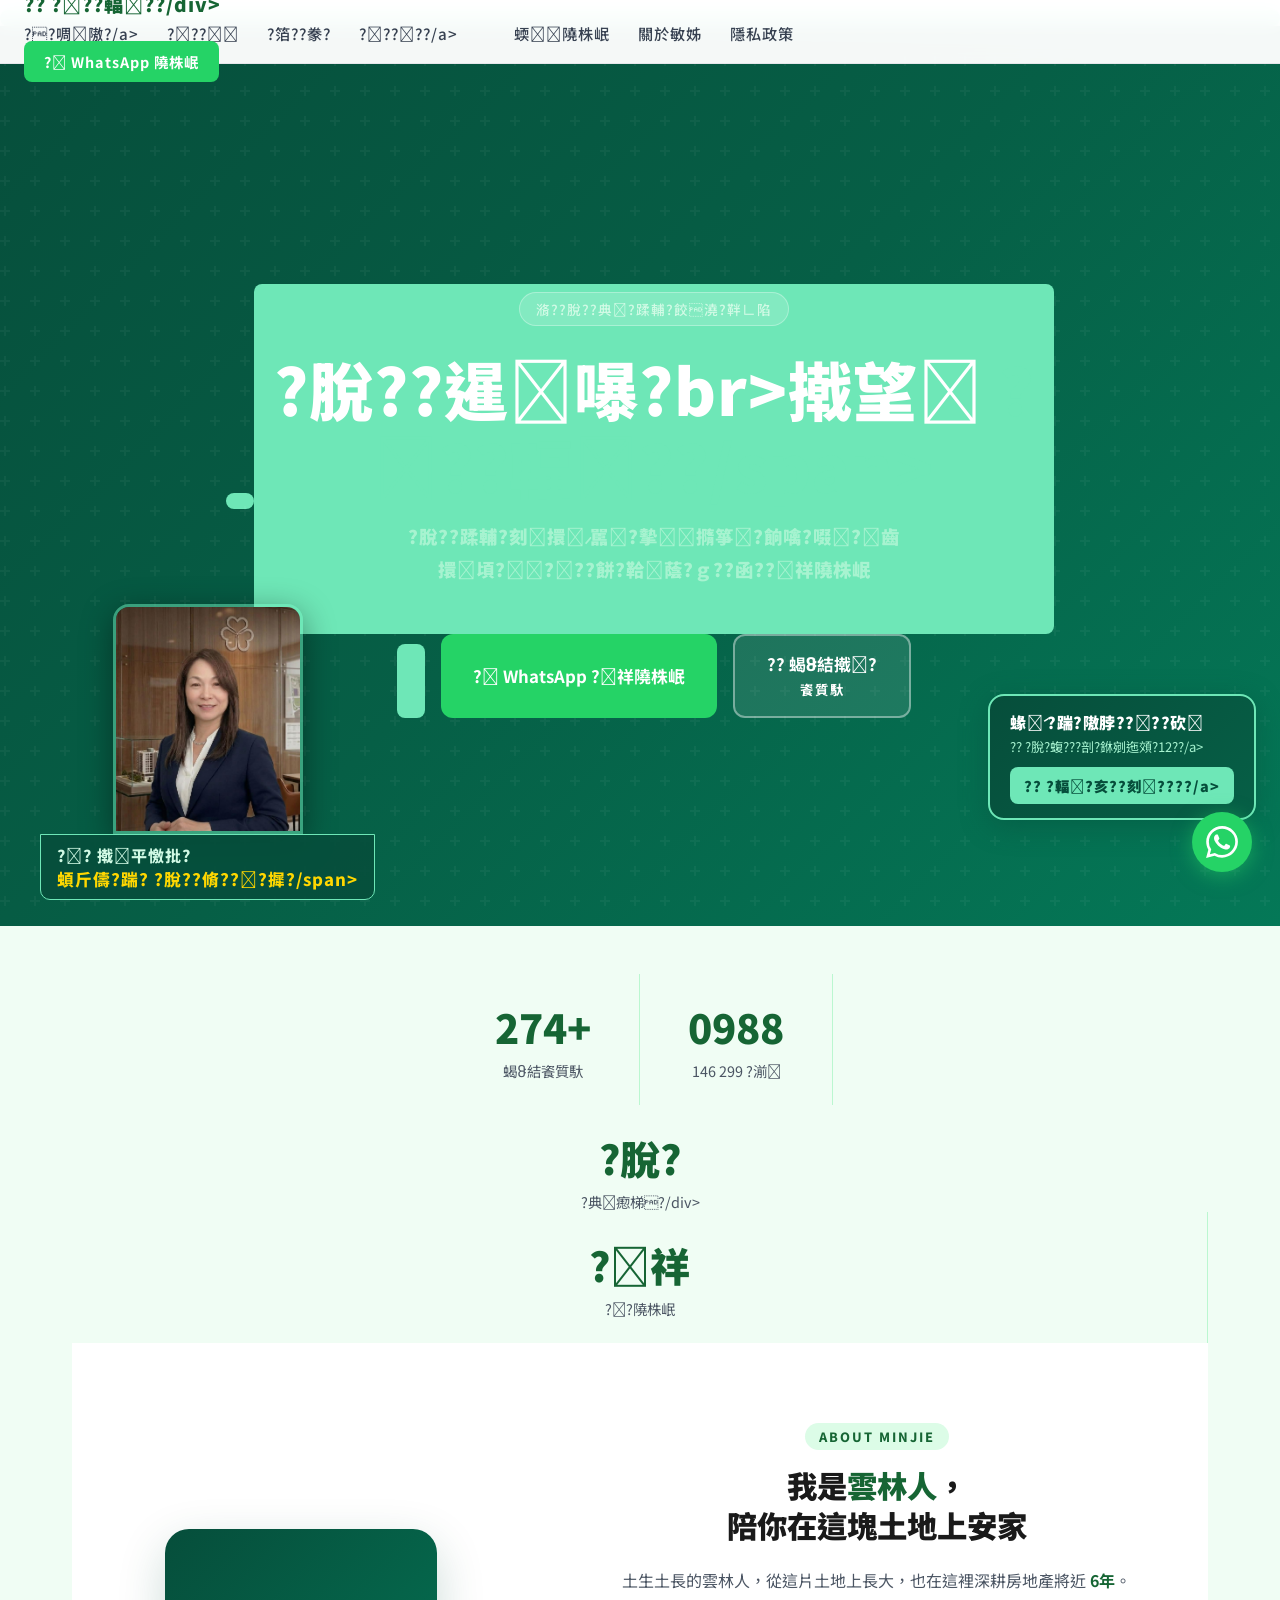
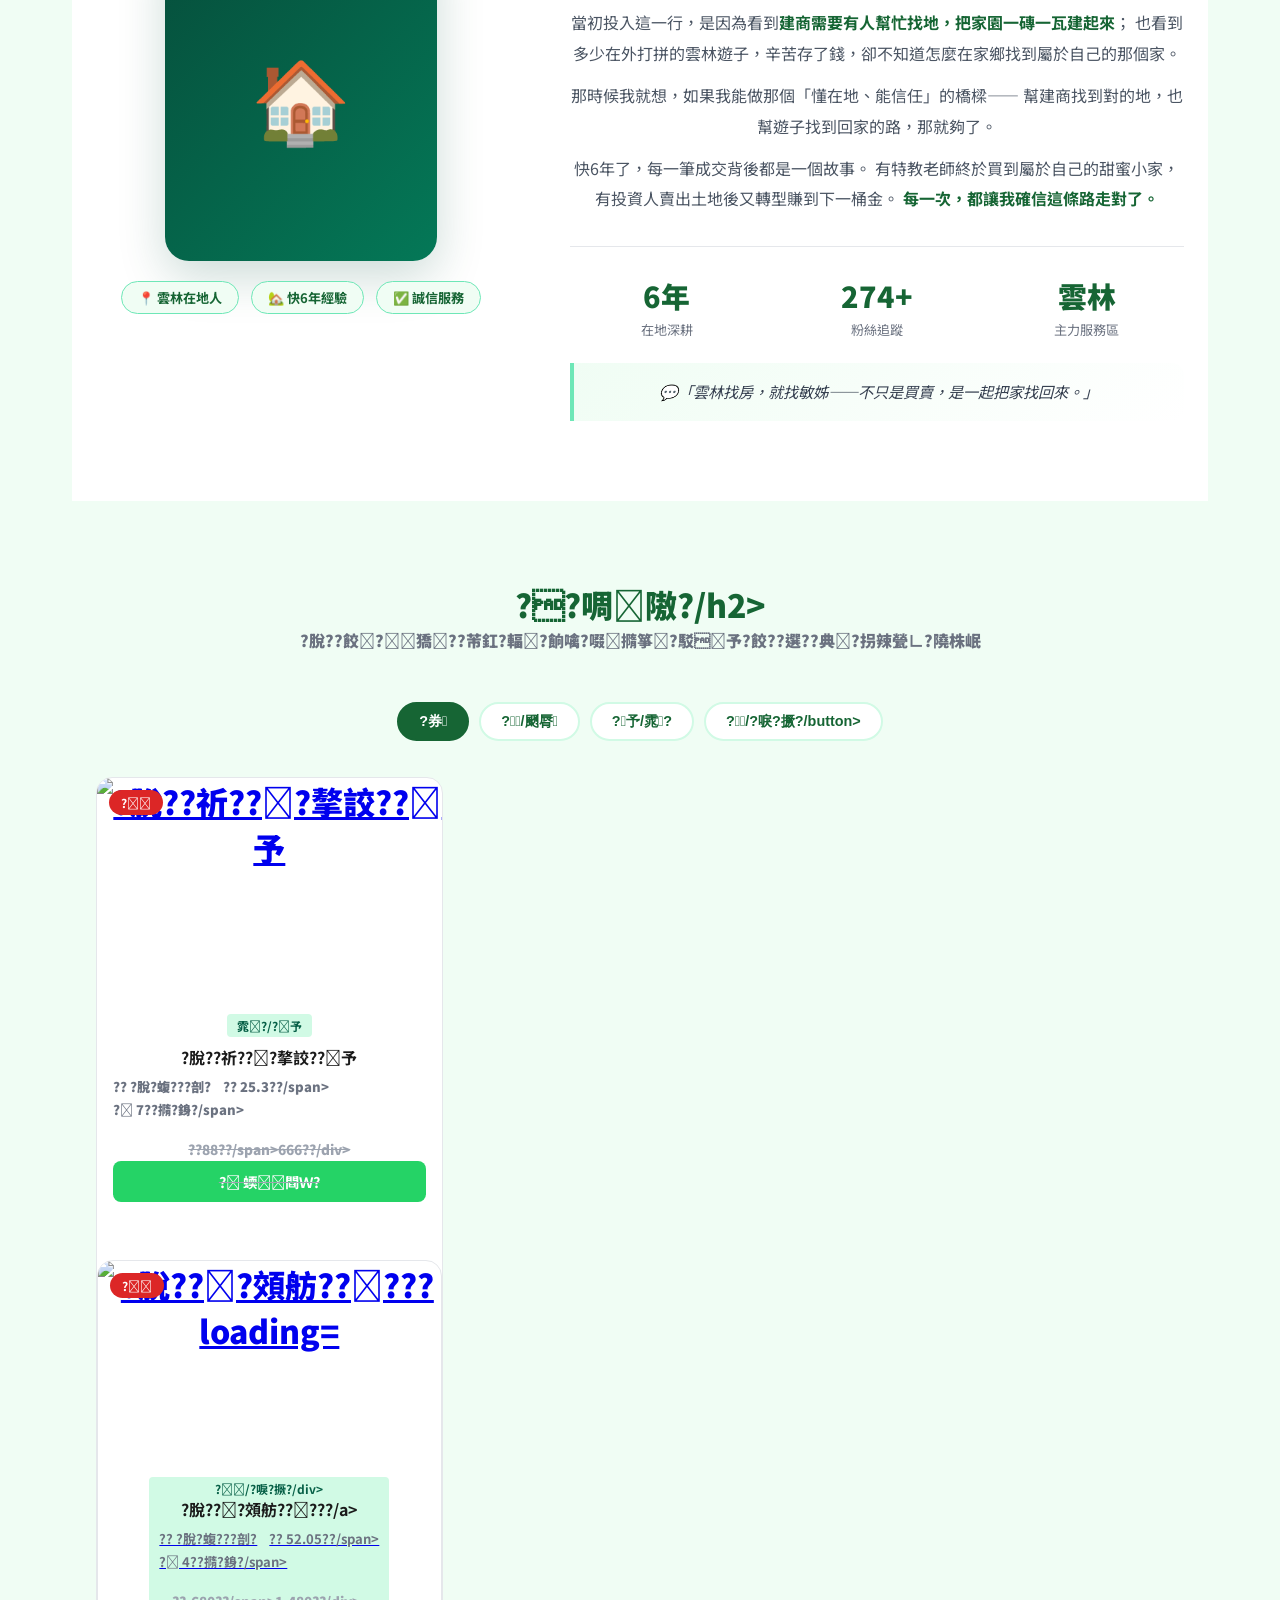
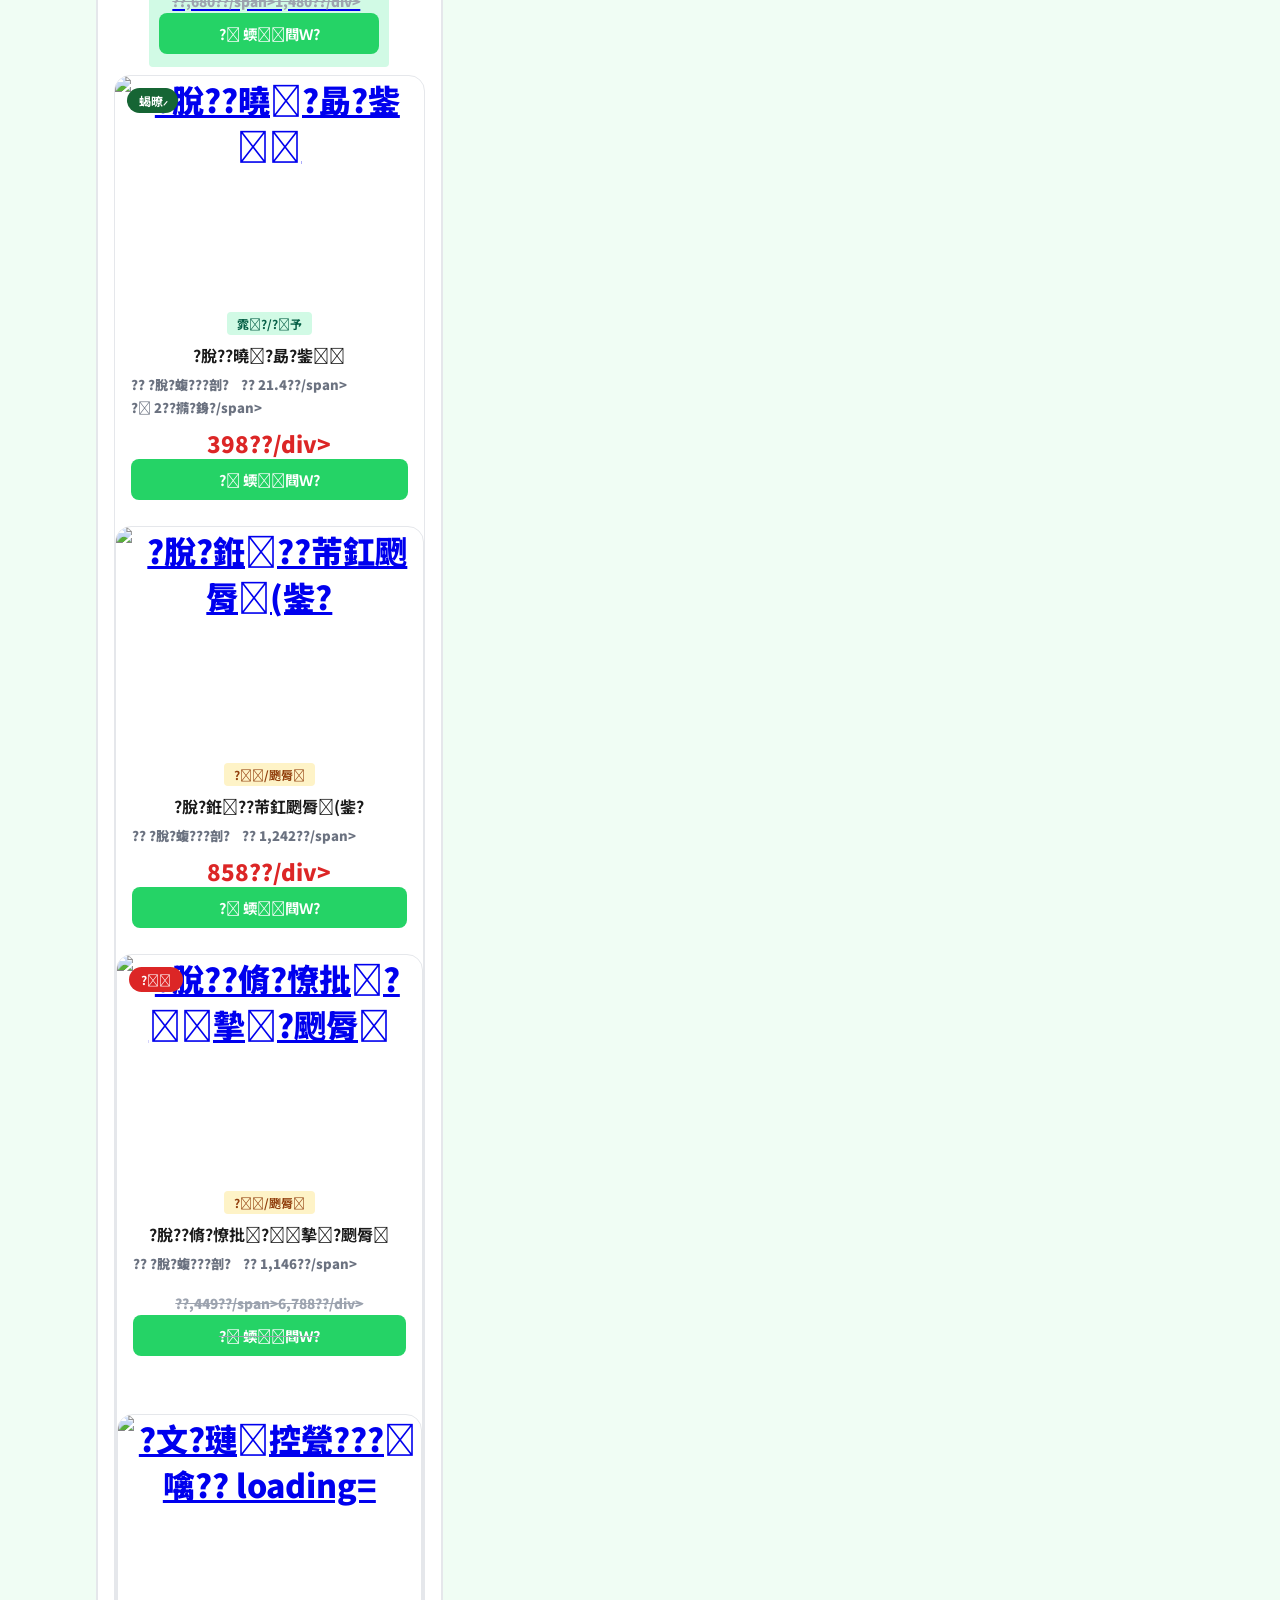
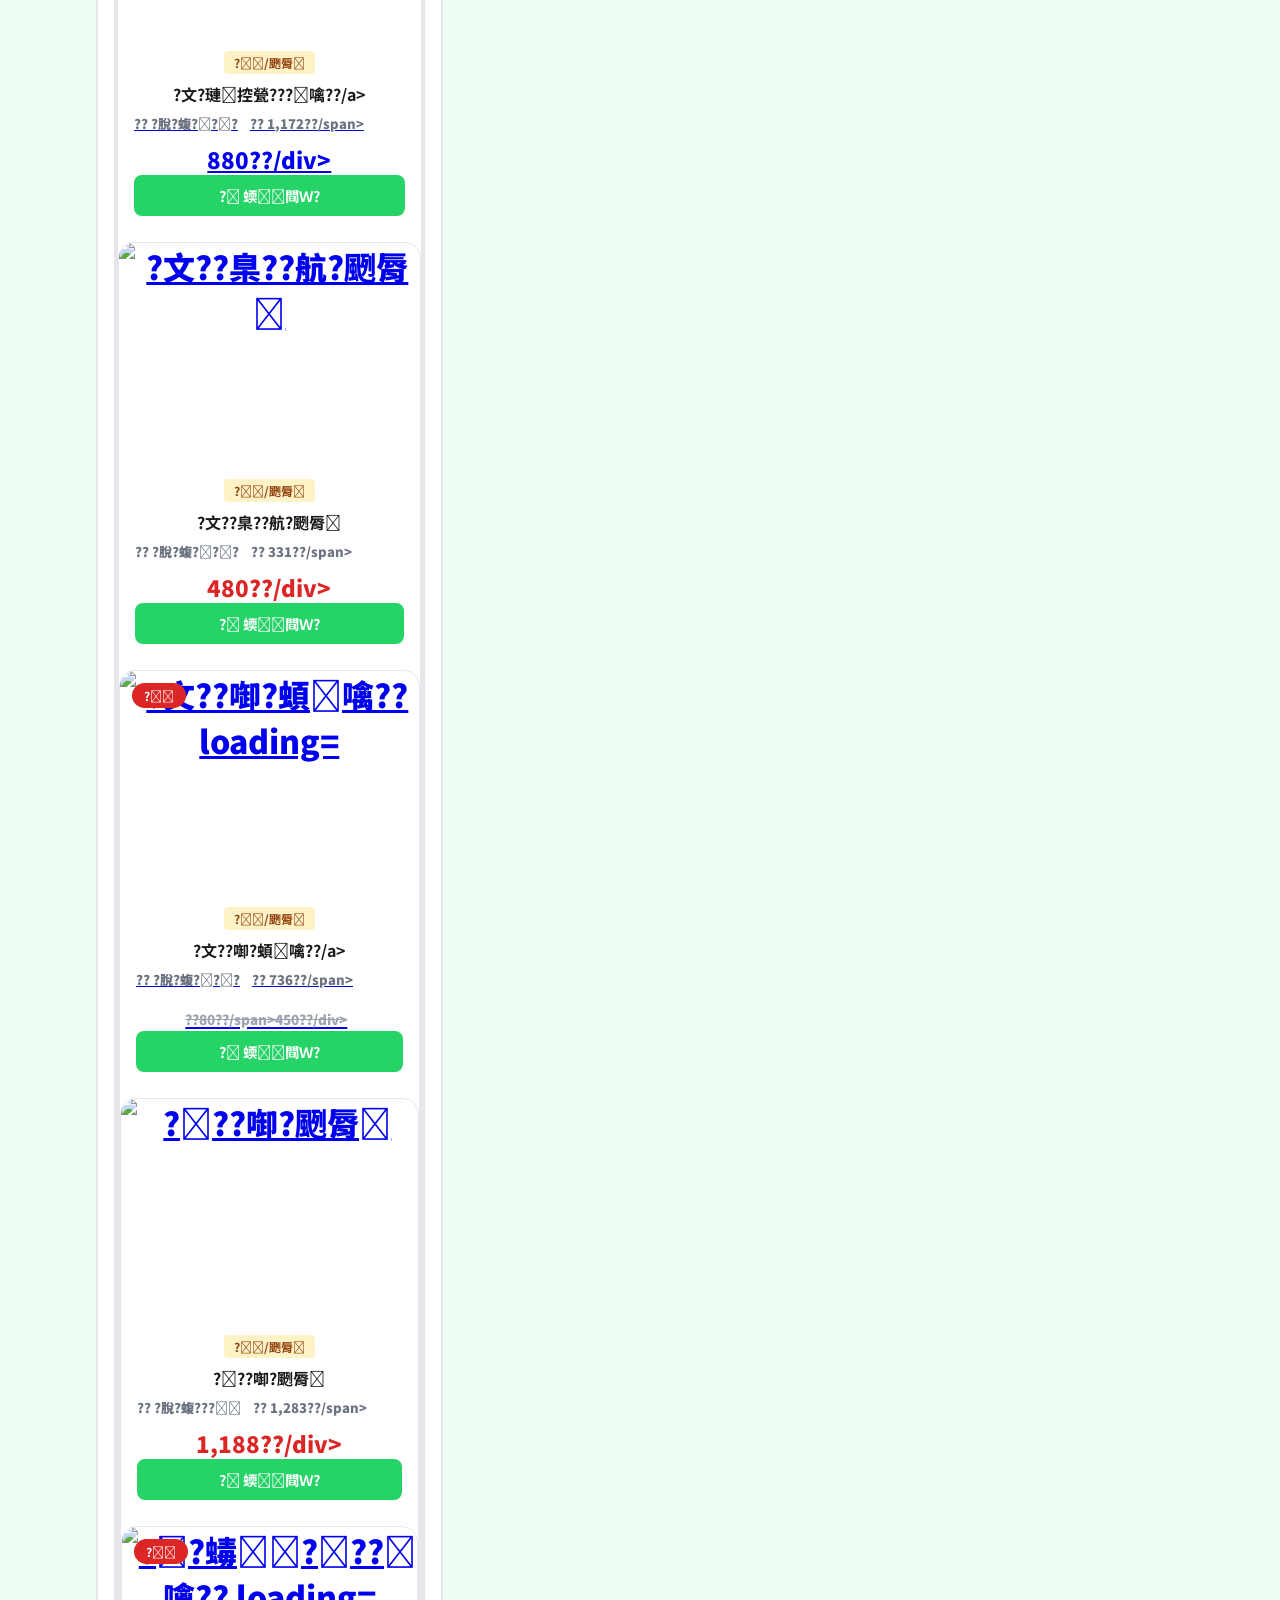
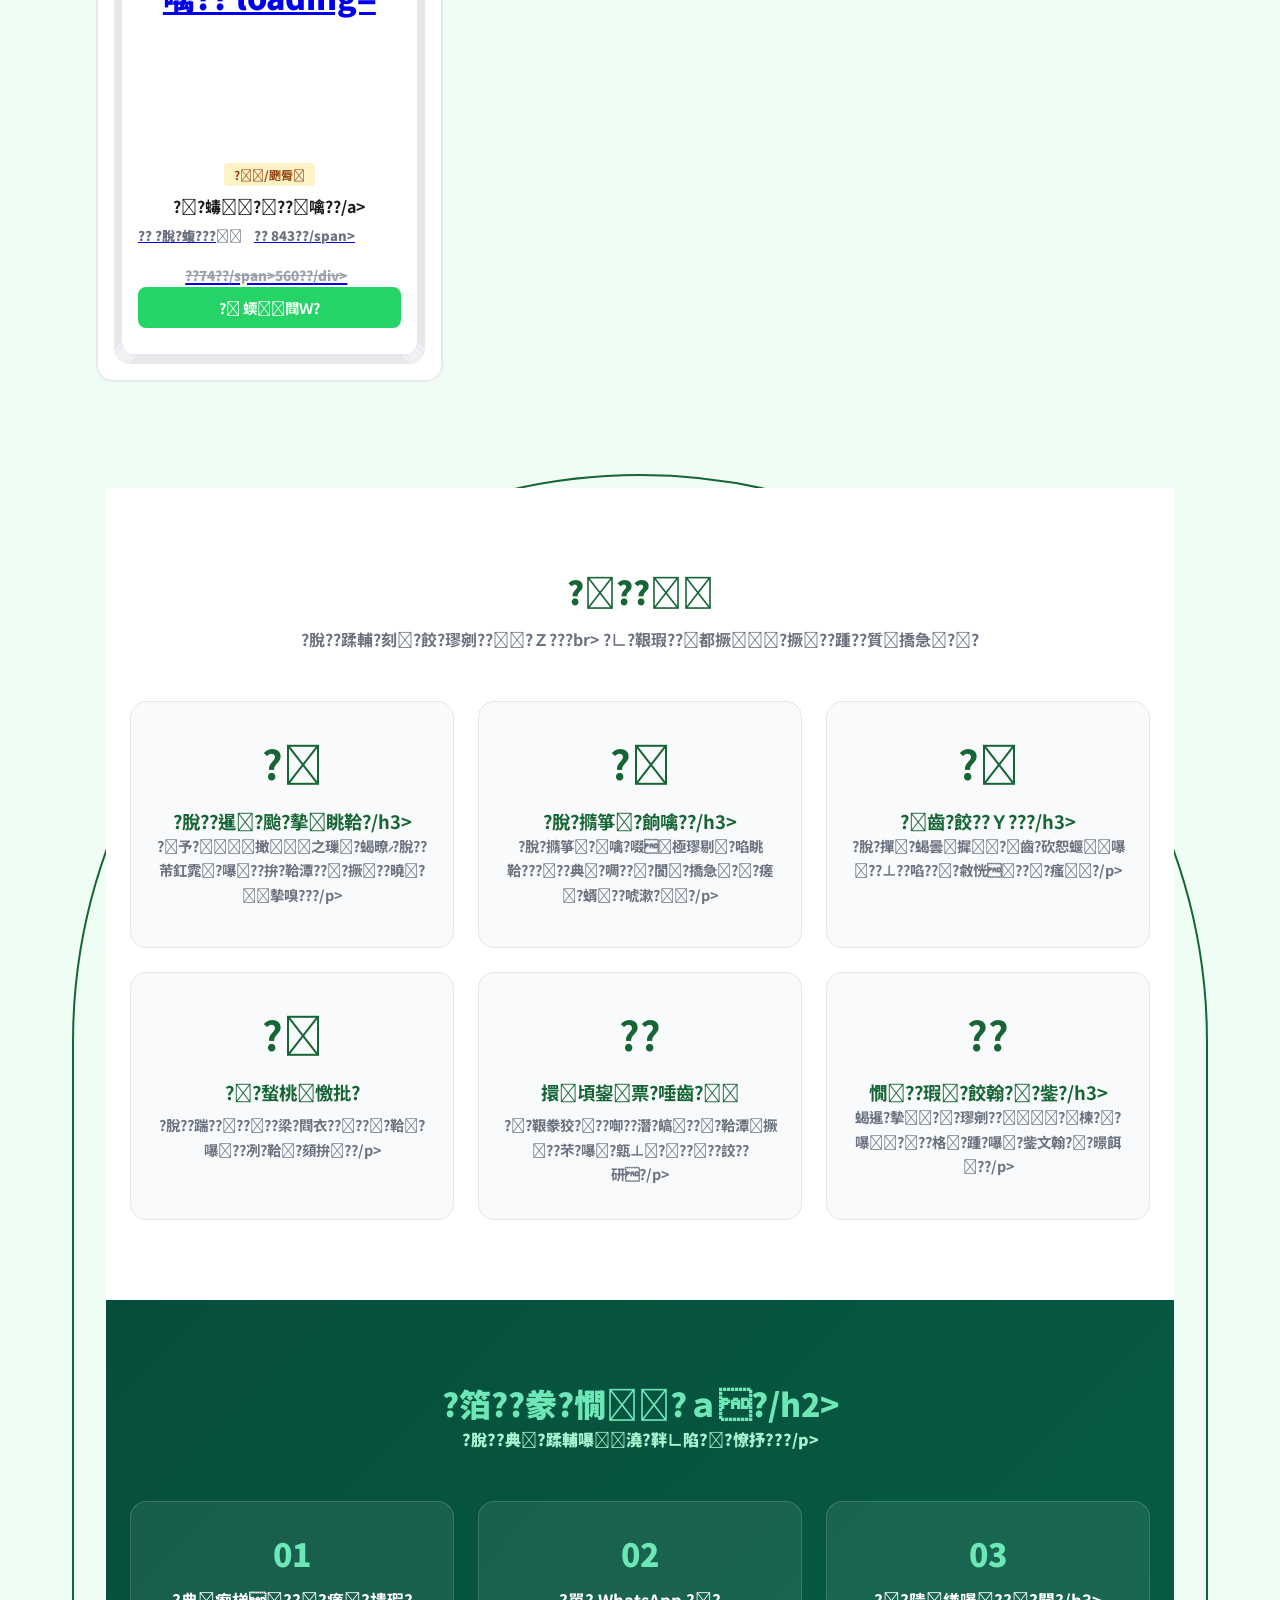
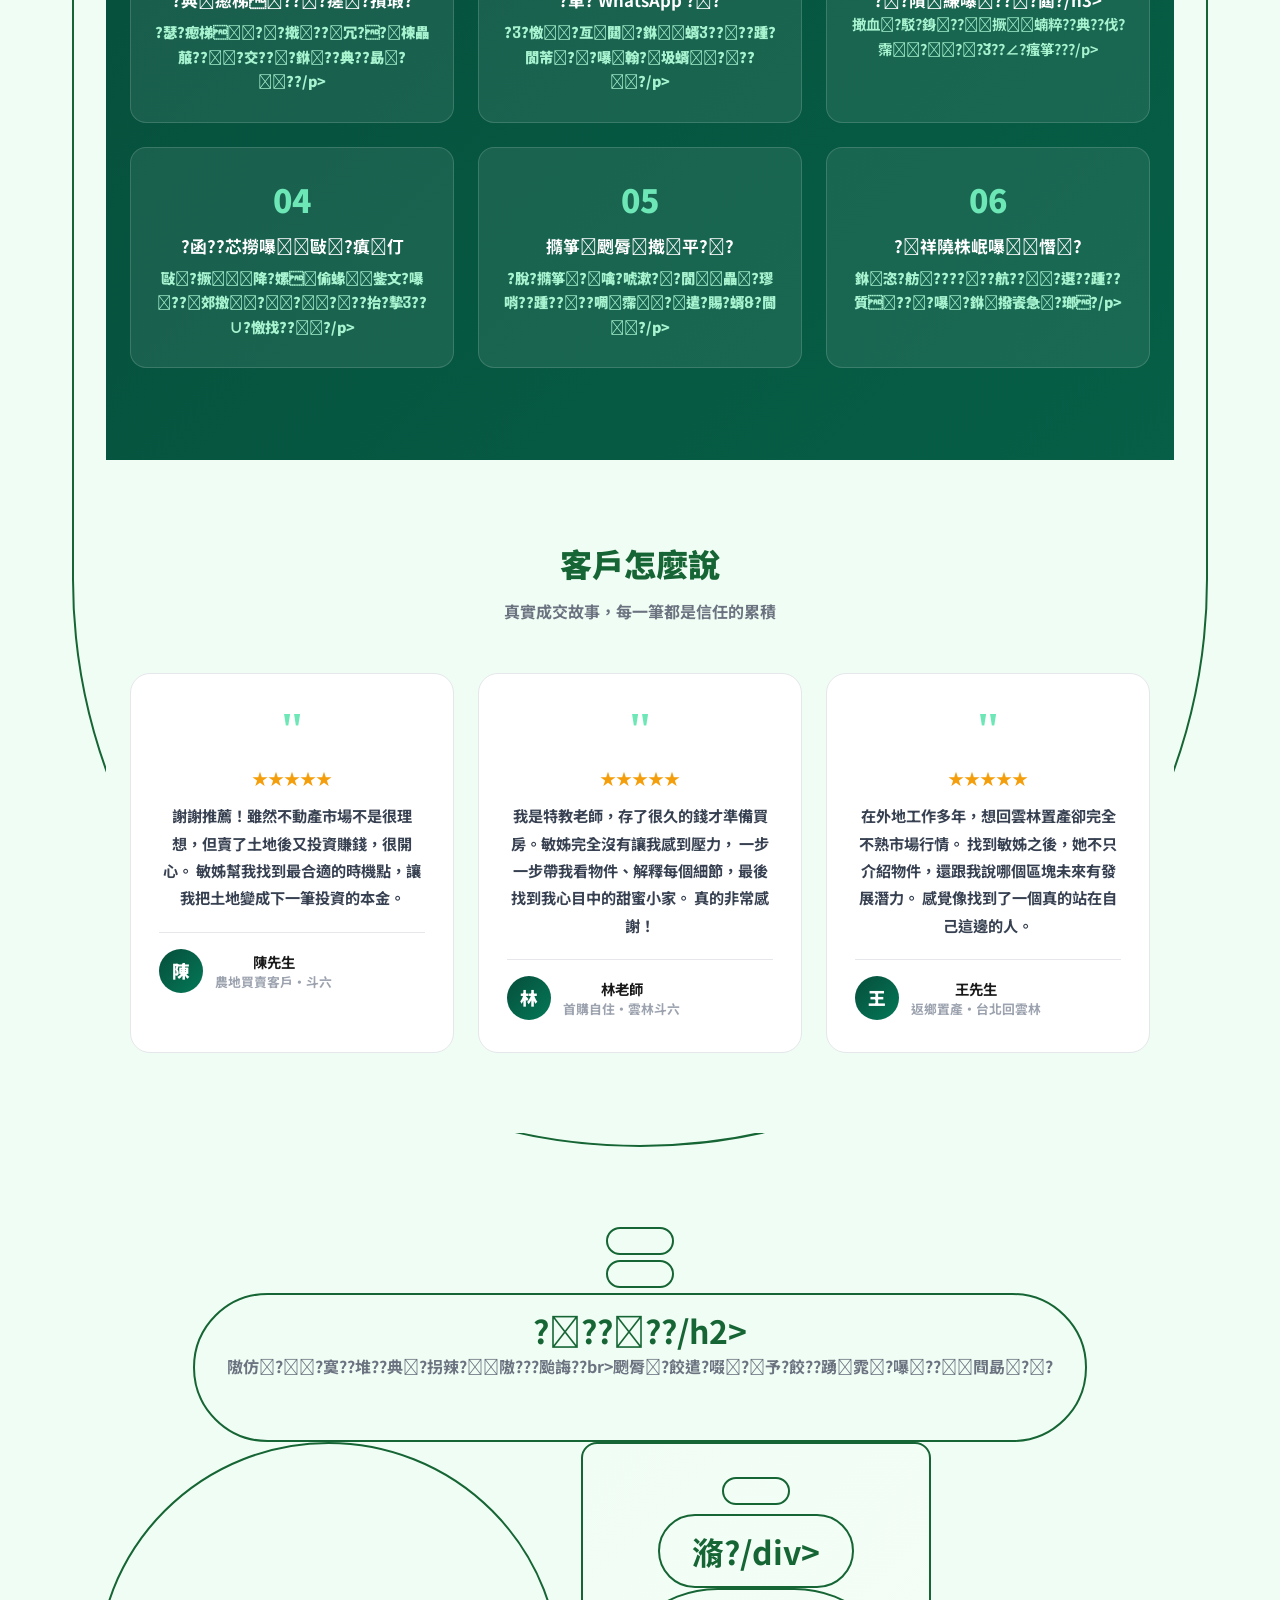
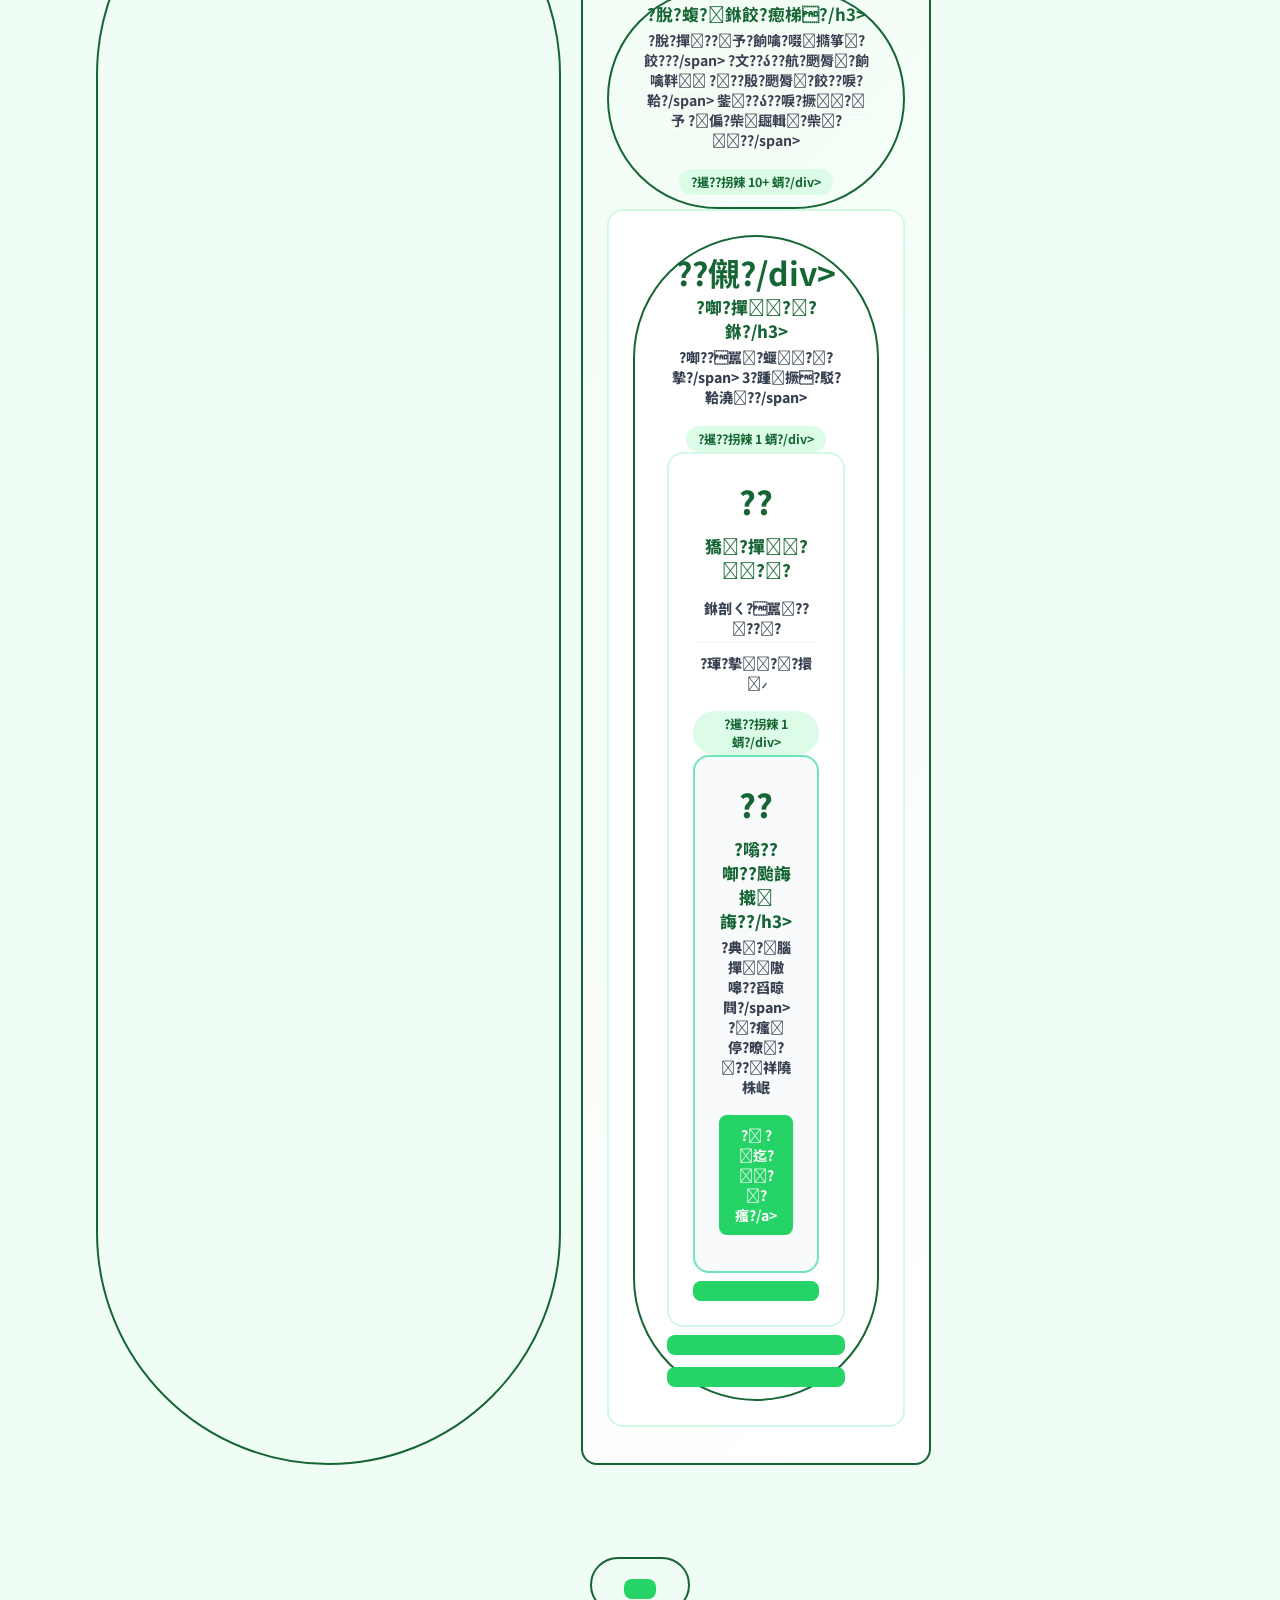
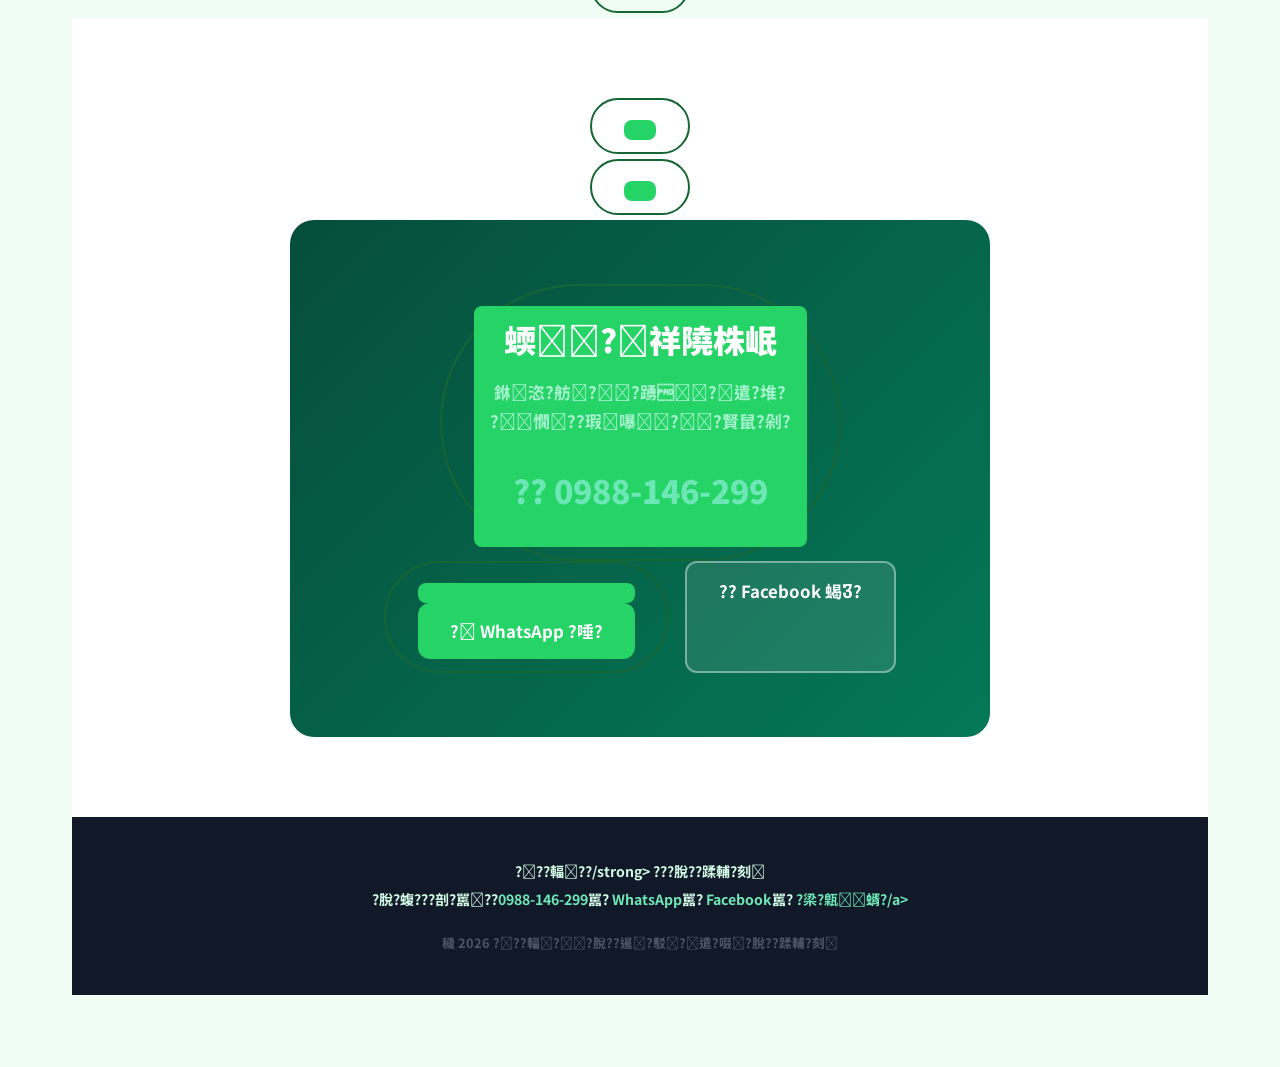
==== commit 8ad26055: "新增關於敏姊個人故事區塊與客戶見證區塊 - 新增「關於敏姊」section：雲林在地6年、個人故事、stats數據、引言 - 新增「客戶見證」section：3張五星評價卡片（特教老師/土地買賣/返鄉" ====
--- a/index.html
+++ b/index.html
@@ -345,6 +345,97 @@
       .stat-item:last-child { border-bottom: none; }
       .cta-box { padding: 40px 24px; }
     }
+
+    /* ── ABOUT SECTION ── */
+    .about-section { background: #fff; padding: 80px 24px; }
+    .about-inner {
+      max-width: 1100px; margin: 0 auto;
+      display: grid; grid-template-columns: 1fr 1.5fr; gap: 64px; align-items: center;
+    }
+    @media (max-width: 768px) { .about-inner { grid-template-columns: 1fr; gap: 40px; } }
+    .about-photo-side { text-align: center; }
+    .about-photo-frame {
+      display: inline-block;
+      background: linear-gradient(135deg, #064e3b, #047857);
+      border-radius: 24px; padding: 6px;
+      box-shadow: 0 16px 48px rgba(6,78,59,0.2);
+    }
+    .about-photo-frame img {
+      width: 260px; height: 320px;
+      object-fit: cover; object-position: top;
+      border-radius: 20px; display: block;
+    }
+    .about-badge-row {
+      display: flex; gap: 12px; justify-content: center; margin-top: 20px; flex-wrap: wrap;
+    }
+    .about-badge {
+      background: #f0fdf4; border: 1.5px solid #6ee7b7;
+      color: #166534; font-size: 0.82rem; font-weight: 700;
+      padding: 6px 16px; border-radius: 999px;
+    }
+    .about-text-side {}
+    .about-label {
+      display: inline-block;
+      background: #dcfce7; color: #166534;
+      font-size: 0.8rem; font-weight: 800; letter-spacing: 2px;
+      padding: 4px 14px; border-radius: 999px; margin-bottom: 16px;
+    }
+    .about-text-side h2 {
+      font-size: 1.9rem; font-weight: 900; color: #1a1a1a;
+      line-height: 1.3; margin-bottom: 20px;
+    }
+    .about-text-side h2 span { color: #166534; }
+    .about-story {
+      color: #4b5563; font-size: 1rem; line-height: 1.9;
+      margin-bottom: 32px;
+    }
+    .about-story strong { color: #166534; }
+    .about-stats {
+      display: grid; grid-template-columns: repeat(3, 1fr); gap: 16px;
+      border-top: 1px solid #e5e7eb; padding-top: 28px;
+    }
+    .astat { text-align: center; }
+    .astat-num { font-size: 1.8rem; font-weight: 900; color: #166534; }
+    .astat-label { font-size: 0.82rem; color: #6b7280; margin-top: 4px; }
+    .about-quote {
+      background: linear-gradient(135deg, #f0fdf4, #fff);
+      border-left: 4px solid #6ee7b7;
+      border-radius: 0 12px 12px 0;
+      padding: 16px 20px; margin-top: 24px;
+      font-size: 0.95rem; color: #374151; font-style: italic; line-height: 1.7;
+    }
+
+    /* ── TESTIMONIALS ── */
+    .testimonials { background: #f0fdf4; padding: 80px 24px; }
+    .testi-grid {
+      display: grid; grid-template-columns: repeat(auto-fit, minmax(280px, 1fr)); gap: 24px;
+      max-width: 1100px; margin: 0 auto;
+    }
+    .testi-card {
+      background: #fff; border-radius: 20px;
+      padding: 32px 28px; border: 1px solid #e5e7eb;
+      transition: all .3s; position: relative;
+    }
+    .testi-card:hover { box-shadow: 0 8px 32px rgba(22,101,52,0.12); transform: translateY(-4px); }
+    .testi-quote-icon {
+      font-size: 3rem; color: #6ee7b7; line-height: 1;
+      margin-bottom: 12px; font-family: Georgia, serif;
+    }
+    .testi-text {
+      font-size: 0.95rem; color: #374151; line-height: 1.8; margin-bottom: 20px;
+    }
+    .testi-stars { color: #f59e0b; font-size: 1rem; margin-bottom: 12px; }
+    .testi-divider { border: none; border-top: 1px solid #e5e7eb; margin-bottom: 16px; }
+    .testi-author { display: flex; align-items: center; gap: 12px; }
+    .testi-avatar {
+      width: 44px; height: 44px; border-radius: 50%;
+      background: linear-gradient(135deg, #064e3b, #047857);
+      display: flex; align-items: center; justify-content: center;
+      color: #fff; font-weight: 900; font-size: 1.1rem; flex-shrink: 0;
+    }
+    .testi-name { font-weight: 700; color: #1a1a1a; font-size: 0.9rem; }
+    .testi-role { font-size: 0.8rem; color: #9ca3af; }
+
   </style>
 </head>
 <body>
@@ -357,7 +448,7 @@
     <li><a href="#why">?箔??豢?</a></li>
     <li><a href="#areas">?????/a></li>
     <li><a href="#contact">蝡隢株岷</a></li>
-    <li><a href="/privacy.html">隱私政策</a></li>
+    <li><a href="#about">關於敏姊</a></li><li><a href="/privacy.html">隱私政策</a></li>
   </ul>
   <a class="nav-cta" href="https://wa.me/886988146299" target="_blank">? WhatsApp 隢株岷</a>
 </nav>
@@ -416,9 +507,68 @@
     <div class="stat-num">?祥</div>
     <div class="stat-label">??隢株岷</div>
   </div>
-</div>
-
-
+
+
+<!-- ABOUT -->
+<section class="about-section" id="about">
+  <div class="about-inner">
+
+    <div class="about-photo-side">
+      <div class="about-photo-frame">
+        <img src="https://minjie-realty.com/images/minjie-profile.jpg"
+             onerror="this.style.display='none';this.parentElement.style.background='linear-gradient(135deg,#064e3b,#047857)';this.parentElement.innerHTML='<div style=\'width:260px;height:320px;display:flex;align-items:center;justify-content:center;color:#6ee7b7;font-size:5rem;\'>🏠</div>'"
+             alt="敏姊 雲林房產通" />
+      </div>
+      <div class="about-badge-row">
+        <span class="about-badge">📍 雲林在地人</span>
+        <span class="about-badge">🏡 快6年經驗</span>
+        <span class="about-badge">✅ 誠信服務</span>
+      </div>
+    </div>
+
+    <div class="about-text-side">
+      <div class="about-label">ABOUT MINJIE</div>
+      <h2>我是<span>雲林人</span>，<br>陪你在這塊土地上安家</h2>
+      <div class="about-story">
+        <p>
+          土生土長的雲林人，從這片土地上長大，也在這裡深耕房地產將近 <strong>6年</strong>。
+        </p>
+        <p style="margin-top: 12px;">
+          當初投入這一行，是因為看到<strong>建商需要有人幫忙找地，把家園一磚一瓦建起來</strong>；
+          也看到多少在外打拼的雲林遊子，辛苦存了錢，卻不知道怎麼在家鄉找到屬於自己的那個家。
+        </p>
+        <p style="margin-top: 12px;">
+          那時候我就想，如果我能做那個「懂在地、能信任」的橋樑——
+          幫建商找到對的地，也幫遊子找到回家的路，那就夠了。
+        </p>
+        <p style="margin-top: 12px;">
+          快6年了，每一筆成交背後都是一個故事。
+          有特教老師終於買到屬於自己的甜蜜小家，
+          有投資人賣出土地後又轉型賺到下一桶金。
+          <strong>每一次，都讓我確信這條路走對了。</strong>
+        </p>
+      </div>
+      <div class="about-stats">
+        <div class="astat">
+          <div class="astat-num">6年</div>
+          <div class="astat-label">在地深耕</div>
+        </div>
+        <div class="astat">
+          <div class="astat-num">274+</div>
+          <div class="astat-label">粉絲追蹤</div>
+        </div>
+        <div class="astat">
+          <div class="astat-num">雲林</div>
+          <div class="astat-label">主力服務區</div>
+        </div>
+      </div>
+      <div class="about-quote">
+        💬「雲林找房，就找敏姊——不只是買賣，是一起把家找回來。」
+      </div>
+    </div>
+
+  </div>
+</section>
 
 <!-- PROPERTIES -->
 <section class="properties" id="properties">
@@ -713,6 +863,70 @@
         <h3>?祥隢株岷嚗憯?</h3>
         <p>銝恣?舫??????航???選??踵??質???嚗?銝撥餈急?瑯?/p>
       </div>
+    </div>
+  </div>
+</section>
+
+<!-- TESTIMONIALS -->
+<section class="testimonials" id="testimonials">
+  <div class="container">
+    <h2 class="section-title">客戶怎麼說</h2>
+    <p class="section-sub">真實成交故事，每一筆都是信任的累積</p>
+    <div class="testi-grid">
+
+      <div class="testi-card">
+        <div class="testi-quote-icon">"</div>
+        <div class="testi-stars">★★★★★</div>
+        <p class="testi-text">
+          謝謝推薦！雖然不動產市場不是很理想，但賣了土地後又投資賺錢，很開心。
+          敏姊幫我找到最合適的時機點，讓我把土地變成下一筆投資的本金。
+        </p>
+        <hr class="testi-divider">
+        <div class="testi-author">
+          <div class="testi-avatar">陳</div>
+          <div>
+            <div class="testi-name">陳先生</div>
+            <div class="testi-role">農地買賣客戶・斗六</div>
+          </div>
+        </div>
+      </div>
+
+      <div class="testi-card">
+        <div class="testi-quote-icon">"</div>
+        <div class="testi-stars">★★★★★</div>
+        <p class="testi-text">
+          我是特教老師，存了很久的錢才準備買房。敏姊完全沒有讓我感到壓力，
+          一步一步帶我看物件、解釋每個細節，最後找到我心目中的甜蜜小家。
+          真的非常感謝！
+        </p>
+        <hr class="testi-divider">
+        <div class="testi-author">
+          <div class="testi-avatar">林</div>
+          <div>
+            <div class="testi-name">林老師</div>
+            <div class="testi-role">首購自住・雲林斗六</div>
+          </div>
+        </div>
+      </div>
+
+      <div class="testi-card">
+        <div class="testi-quote-icon">"</div>
+        <div class="testi-stars">★★★★★</div>
+        <p class="testi-text">
+          在外地工作多年，想回雲林置產卻完全不熟市場行情。
+          找到敏姊之後，她不只介紹物件，還跟我說哪個區塊未來有發展潛力。
+          感覺像找到了一個真的站在自己這邊的人。
+        </p>
+        <hr class="testi-divider">
+        <div class="testi-author">
+          <div class="testi-avatar">王</div>
+          <div>
+            <div class="testi-name">王先生</div>
+            <div class="testi-role">返鄉置產・台北回雲林</div>
+          </div>
+        </div>
+      </div>
+
     </div>
   </div>
 </section>
